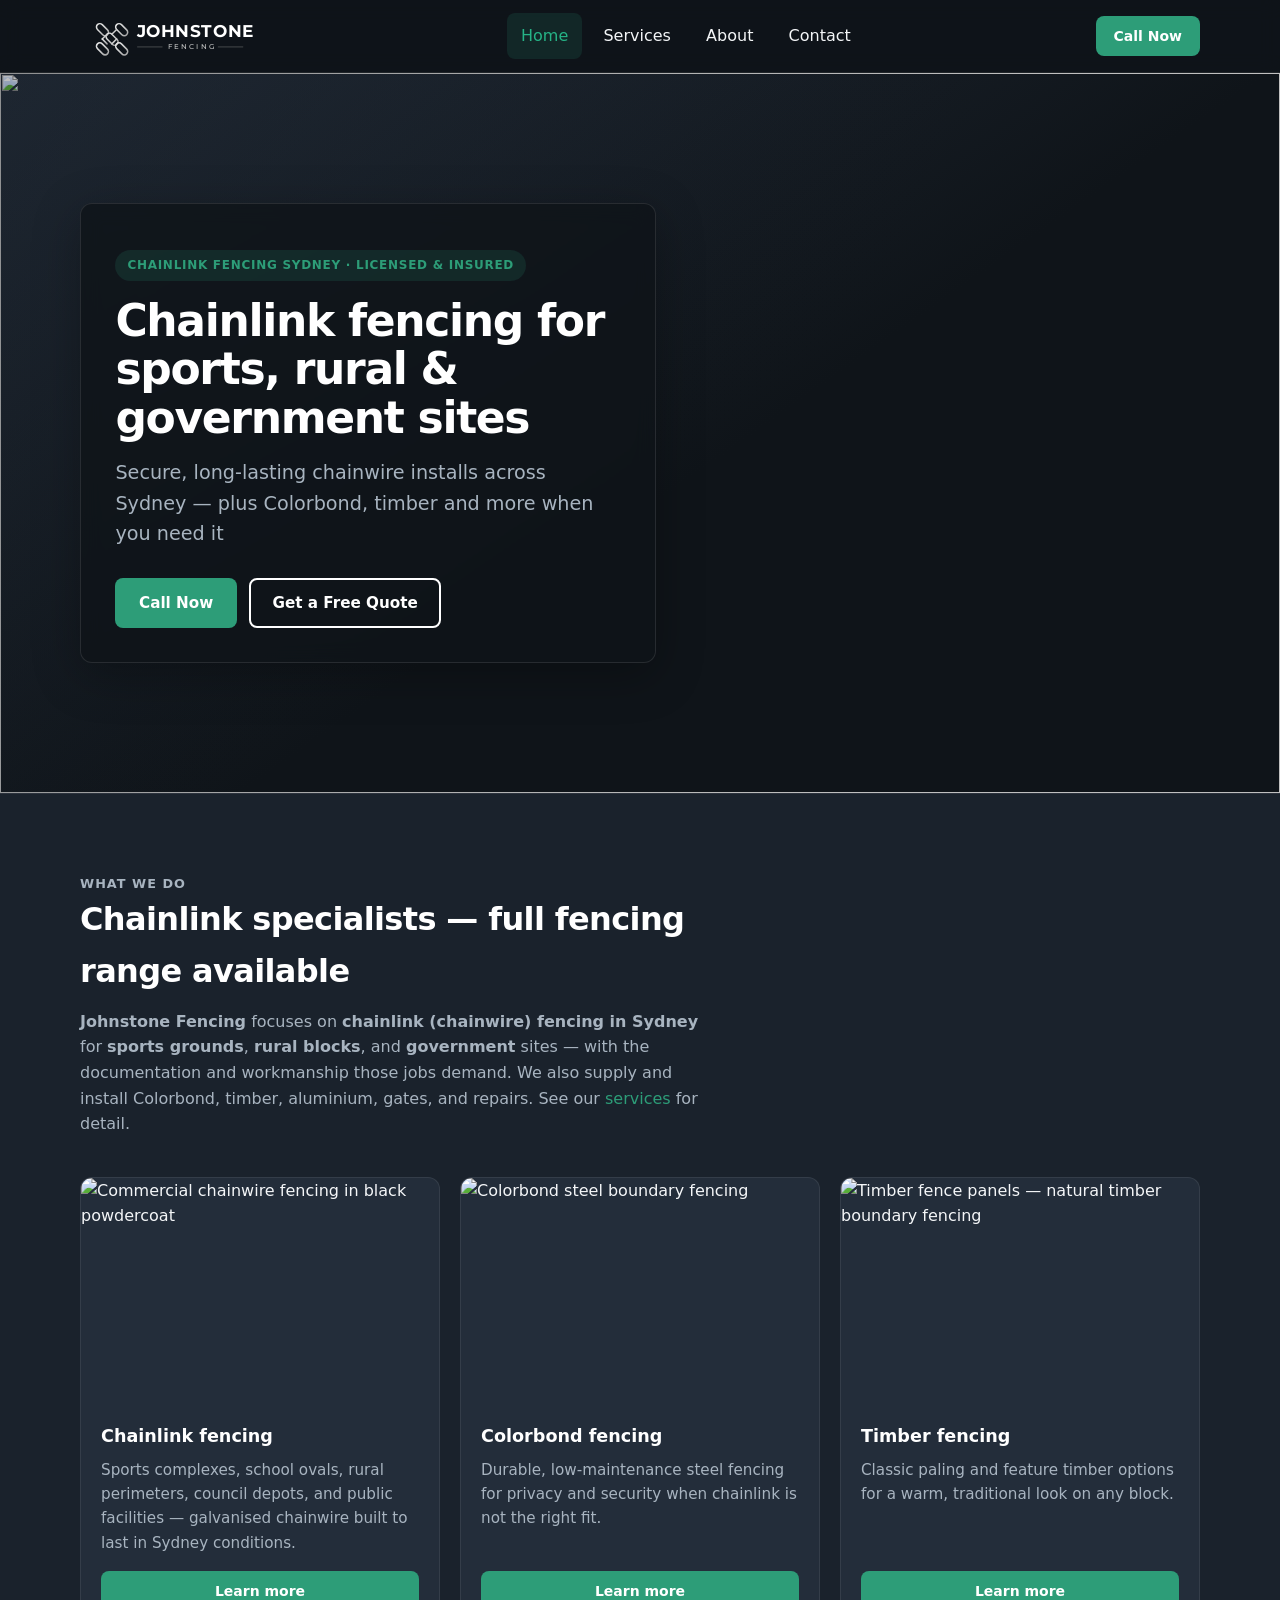
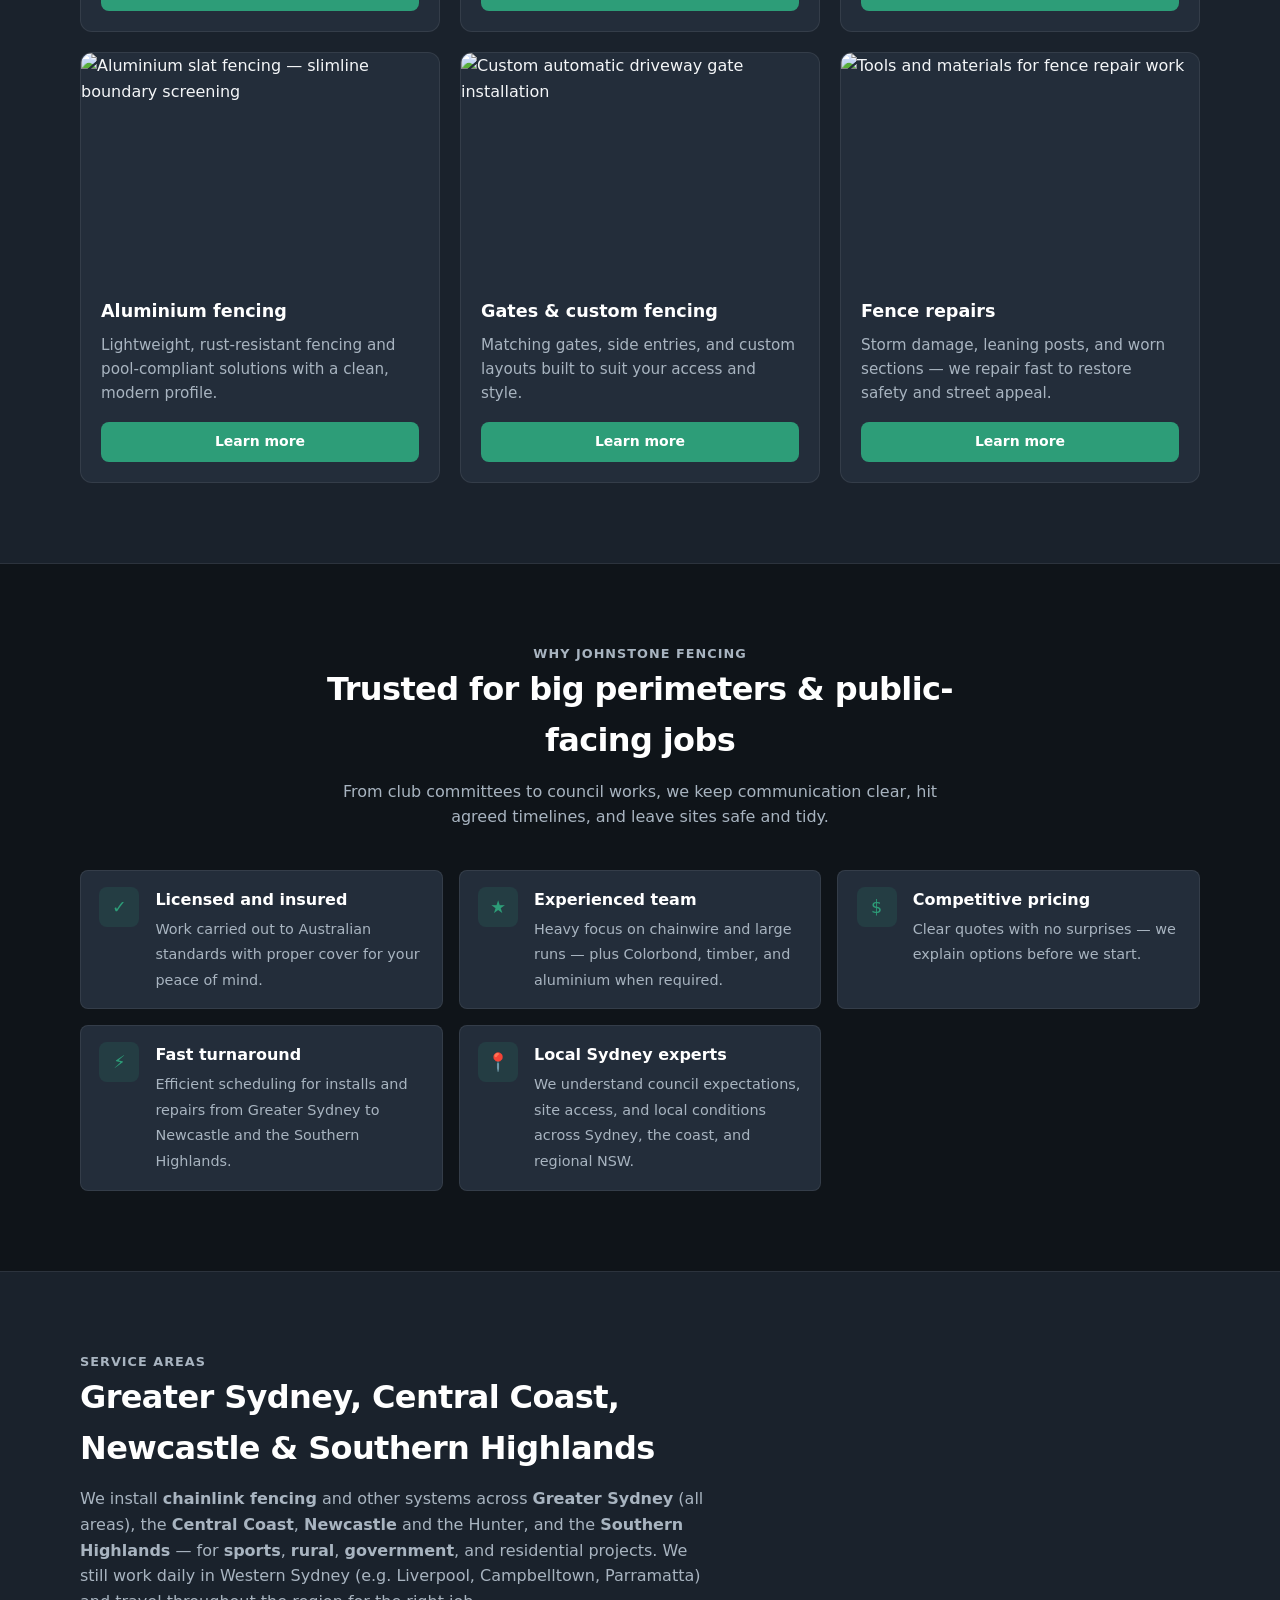
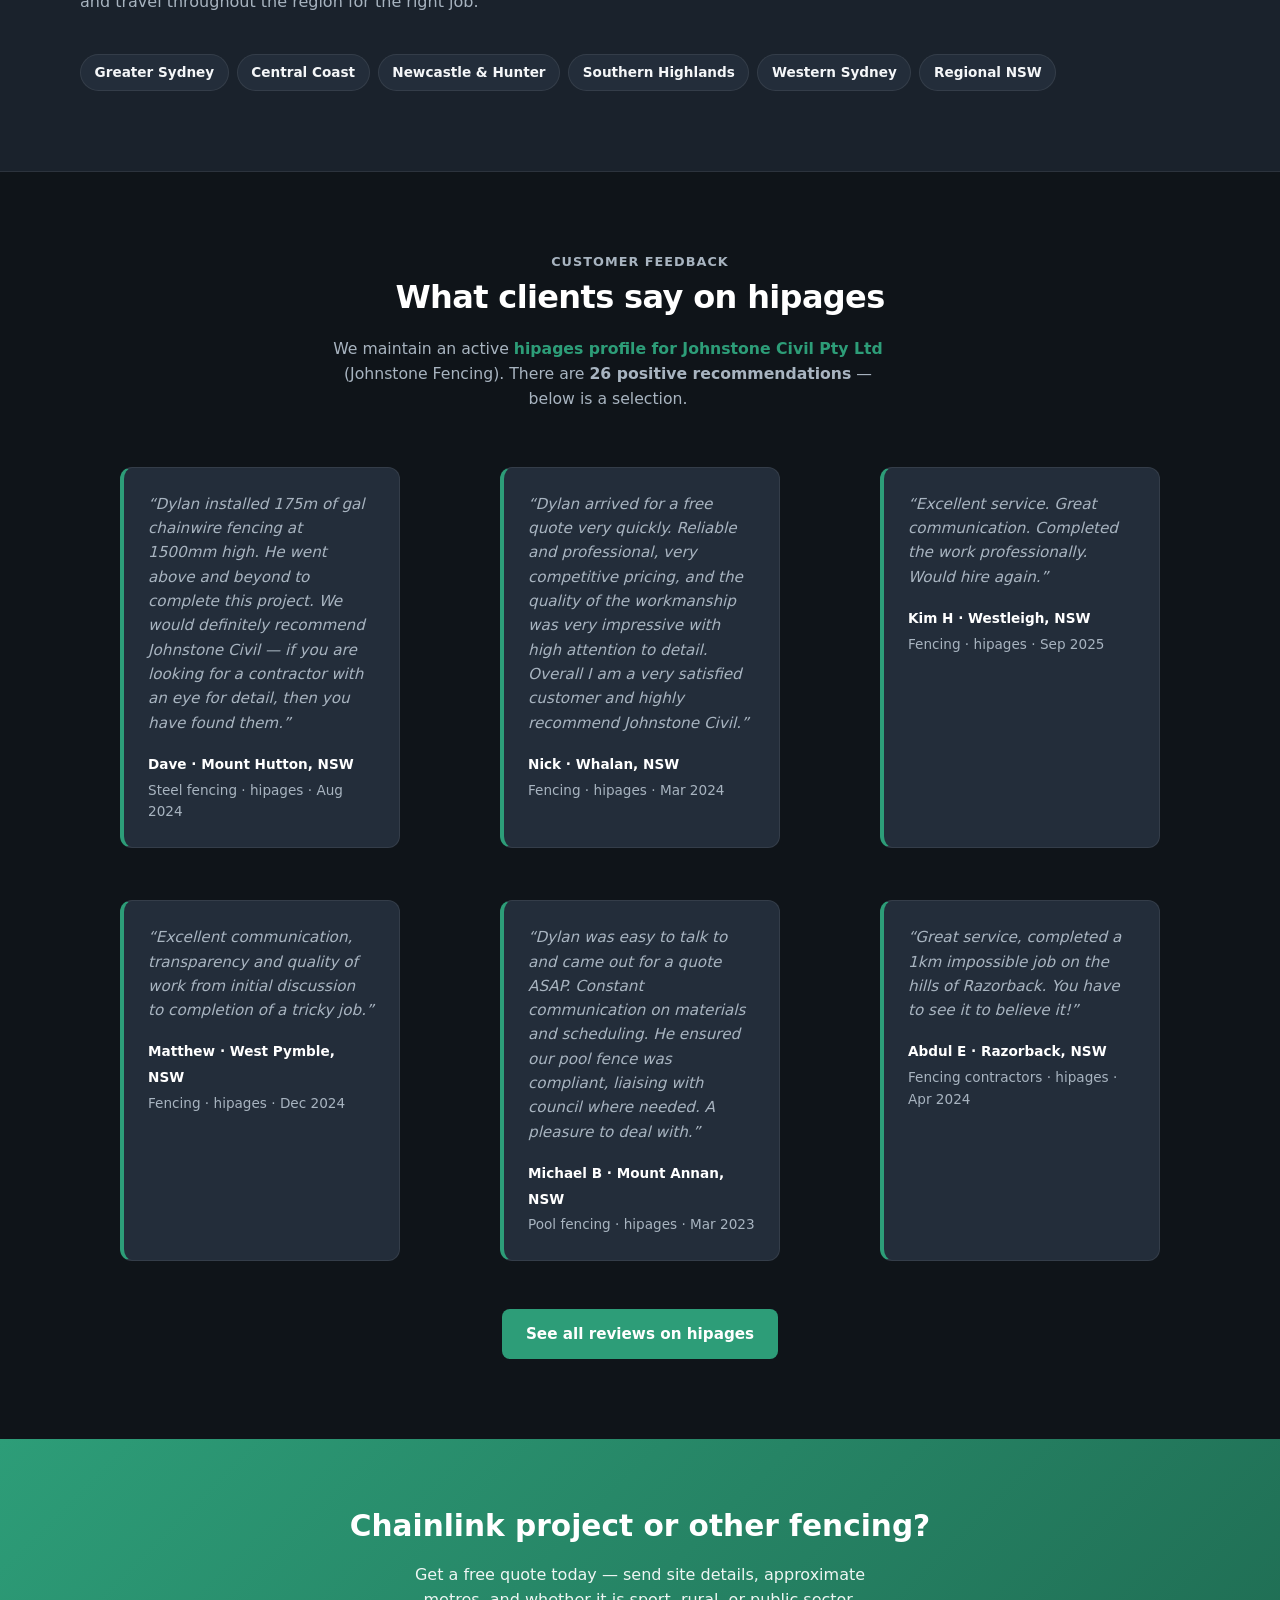
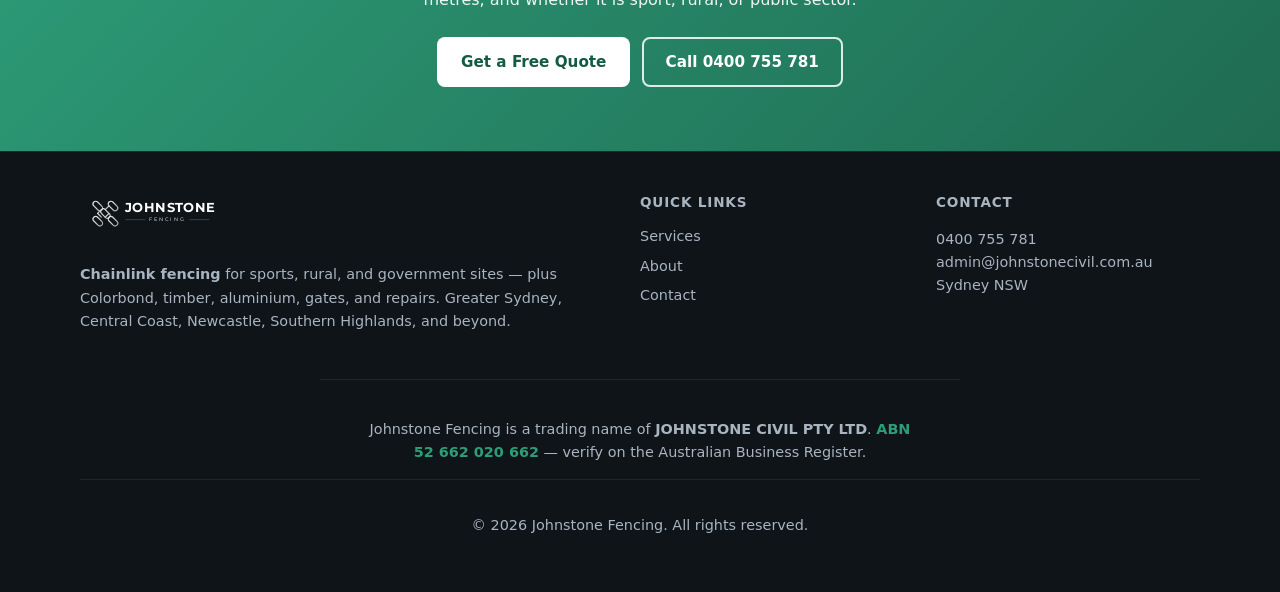
==== index.html @ 0afa7e1c "Add inline SVG logo with Montserrat and header sizing Made-with: Cursor" ====
<!DOCTYPE html>
<html lang="en-AU">
  <head>
    <meta charset="utf-8" />
    <meta name="viewport" content="width=device-width, initial-scale=1" />
    <link rel="preconnect" href="https://fonts.googleapis.com" />
    <link rel="preconnect" href="https://fonts.gstatic.com" crossorigin />
    <link
      href="https://fonts.googleapis.com/css2?family=Montserrat:wght@500;700&display=swap"
      rel="stylesheet"
    />
    <title>Johnstone Fencing | Chainlink Fencing Sydney — Sports, Rural &amp; Government</title>
    <meta
      name="description"
      content="Chainlink fencing specialists — Greater Sydney, Central Coast, Newcastle, Southern Highlands. Sports, rural &amp; government. Colorbond, timber, aluminium &amp; repairs. Free quotes."
    />
    <link rel="stylesheet" href="css/styles.css" />
    <link rel="canonical" href="https://johnstone-fencing.vercel.app/" />
    <meta property="og:url" content="https://johnstone-fencing.vercel.app/" />
    <meta property="og:title" content="Johnstone Fencing | Chainlink Fencing Sydney" />
    <meta
      property="og:description"
      content="Chainlink fencing for sports, rural and government sites across Sydney — plus Colorbond, timber and more. Licensed, insured. Call for a free quote."
    />
    <meta property="og:type" content="website" />
    <meta property="og:locale" content="en_AU" />
    <meta
      property="og:image"
      content="https://www.sovereign-sports.co.uk/wp-content/uploads/2021/03/fenching-hero-1920x600.jpg"
    />
    <meta name="theme-color" content="#0f1419" />
    <script type="application/ld+json">
      {
        "@context": "https://schema.org",
        "@type": "HomeAndConstructionBusiness",
        "name": "Johnstone Fencing",
        "legalName": "JOHNSTONE CIVIL PTY LTD",
        "description": "Chainlink fencing specialists in Sydney for sports facilities, rural properties, and government projects. Also Colorbond, timber, aluminium, gates, and repairs.",
        "url": "https://johnstone-fencing.vercel.app/",
        "telephone": "+61400755781",
        "email": "admin@johnstonecivil.com.au",
        "image": "https://www.sovereign-sports.co.uk/wp-content/uploads/2021/03/fenching-hero-1920x600.jpg",
        "address": {
          "@type": "PostalAddress",
          "addressLocality": "Sydney",
          "addressRegion": "NSW",
          "addressCountry": "AU"
        },
        "areaServed": [
          { "@type": "Place", "name": "Greater Sydney" },
          { "@type": "Place", "name": "Central Coast" },
          { "@type": "City", "name": "Newcastle" },
          { "@type": "Place", "name": "Southern Highlands" }
        ],
        "knowsAbout": [
          "Chain-link fencing",
          "Sports ground fencing",
          "Rural fencing",
          "Government and institutional fencing",
          "Colorbond fencing",
          "Timber fencing"
        ]
      }
    </script>
  </head>
  <body>
    <a class="skip-link" href="#main">Skip to content</a>

    <header class="site-header">
      <div class="container header-inner">
        <a class="logo" href="index.html" aria-label="Johnstone Fencing — home">
          <svg
            class="logo__svg"
            width="900"
            height="220"
            viewBox="0 0 900 220"
            fill="none"
            xmlns="http://www.w3.org/2000/svg"
            aria-hidden="true"
            focusable="false"
          >
            <defs>
              <linearGradient id="jfSteelH" x1="0" y1="0" x2="1" y2="1">
                <stop offset="0%" stop-color="#F4F4F4" />
                <stop offset="50%" stop-color="#D8D8D8" />
                <stop offset="100%" stop-color="#A9A9A9" />
              </linearGradient>
            </defs>
            <g transform="translate(40 40)">
              <g stroke="url(#jfSteelH)" stroke-width="7" stroke-linecap="round" stroke-linejoin="round" opacity="0.95">
                <path d="M40 18C34 24 34 34 40 40L64 64C70 70 80 70 86 64C92 58 92 48 86 42L62 18C56 12 46 12 40 18Z" />
                <path d="M84 62C78 68 78 78 84 84L108 108C114 114 124 114 130 108C136 102 136 92 130 86L106 62C100 56 90 56 84 62Z" />
                <path d="M128 18C122 24 122 34 128 40L152 64C158 70 168 70 174 64C180 58 180 48 174 42L150 18C144 12 134 12 128 18Z" />
                <path d="M40 106C34 112 34 122 40 128L64 152C70 158 80 158 86 152C92 146 92 136 86 130L62 106C56 100 46 100 40 106Z" />
                <path d="M128 106C122 112 122 122 128 128L152 152C158 158 168 158 174 152C180 146 180 136 174 130L150 106C144 100 134 100 128 106Z" />
                <path d="M62 84L84 62" />
                <path d="M106 62L128 40" />
                <path d="M62 84L84 106" />
                <path d="M106 106L128 84" />
              </g>
            </g>
            <g transform="translate(260 58)">
              <text x="0" y="58" fill="#FFFFFF" font-size="78" font-weight="700" letter-spacing="2.5">JOHNSTONE</text>
              <line x1="2" y1="102" x2="118" y2="102" stroke="#8F8F8F" stroke-width="2" />
              <text x="142" y="112" fill="#C9C9C9" font-size="30" font-weight="500" letter-spacing="10">FENCING</text>
              <line x1="372" y1="102" x2="488" y2="102" stroke="#8F8F8F" stroke-width="2" />
            </g>
          </svg>
        </a>
        <button
          class="nav-toggle"
          type="button"
          id="nav-toggle"
          aria-expanded="false"
          aria-controls="site-nav"
          aria-label="Open menu"
        >
          <svg class="icon-open" width="24" height="24" fill="none" stroke="currentColor" stroke-width="2">
            <path d="M4 6h16M4 12h16M4 18h16" />
          </svg>
          <svg class="icon-close" width="24" height="24" fill="none" stroke="currentColor" stroke-width="2">
            <path d="M18 6L6 18M6 6l12 12" />
          </svg>
        </button>
        <nav class="nav" id="site-nav" aria-label="Primary">
          <ul class="nav-list">
            <li><a href="index.html" aria-current="page">Home</a></li>
            <li><a href="services.html">Services</a></li>
            <li><a href="about.html">About</a></li>
            <li><a href="contact.html">Contact</a></li>
          </ul>
        </nav>
        <a class="btn btn-primary btn-sm header-cta" href="tel:+61400755781">Call Now</a>
      </div>
    </header>

    <main id="main">
      <section class="hero" aria-labelledby="hero-heading">
        <div class="hero-bg" aria-hidden="true">
          <img
            src="https://www.sovereign-sports.co.uk/wp-content/uploads/2021/03/fenching-hero-1920x600.jpg"
            alt=""
            width="1920"
            height="600"
            fetchpriority="high"
            decoding="async"
          />
        </div>
        <div class="hero-overlay" aria-hidden="true"></div>
        <div class="container">
          <div class="hero-content">
            <p class="hero-badge">Chainlink fencing Sydney · Licensed &amp; insured</p>
            <h1 id="hero-heading">Chainlink fencing for sports, rural &amp; government sites</h1>
            <p class="lead">Secure, long-lasting chainwire installs across Sydney — plus Colorbond, timber and more when you need it</p>
            <div class="hero-actions">
              <a class="btn btn-primary" href="tel:+61400755781">Call Now</a>
              <a class="btn btn-outline" href="contact.html">Get a Free Quote</a>
            </div>
          </div>
        </div>
      </section>

      <section class="section section-alt" id="services" aria-labelledby="services-heading">
        <div class="container">
          <div class="section-header">
            <p class="section-kicker">What we do</p>
            <h2 id="services-heading">Chainlink specialists — full fencing range available</h2>
            <p>
              <strong>Johnstone Fencing</strong> focuses on <strong>chainlink (chainwire) fencing in Sydney</strong> for
              <strong>sports grounds</strong>, <strong>rural blocks</strong>, and <strong>government</strong> sites — with
              the documentation and workmanship those jobs demand. We also supply and install Colorbond, timber,
              aluminium, gates, and repairs. See our <a href="services.html">services</a> for detail.
            </p>
          </div>
          <div class="grid grid-3">
            <article class="card">
              <div class="card-media">
                <img
                  src="https://www.impactfencing.com.au/wp-content/uploads/2021/04/chain-link-commercial-fence-in-black.jpg"
                  alt="Commercial chainwire fencing in black powdercoat"
                  width="448"
                  height="336"
                  loading="lazy"
                />
              </div>
              <div class="card-body">
                <h3>Chainlink fencing</h3>
                <p>
                  Sports complexes, school ovals, rural perimeters, council depots, and public facilities — galvanised
                  chainwire built to last in Sydney conditions.
                </p>
                <a class="btn btn-primary btn-sm" href="services.html#chainlink">Learn more</a>
              </div>
            </article>
            <article class="card">
              <div class="card-media">
                <img
                  src="https://www.ourtownfencing.com.au/cdn/shop/files/Rectangle_3_2.png?height=600&amp;v=1671262763"
                  alt="Colorbond steel boundary fencing"
                  width="1440"
                  height="600"
                  loading="lazy"
                />
              </div>
              <div class="card-body">
                <h3>Colorbond fencing</h3>
                <p>Durable, low-maintenance steel fencing for privacy and security when chainlink is not the right fit.</p>
                <a class="btn btn-primary btn-sm" href="services.html#colorbond">Learn more</a>
              </div>
            </article>
            <article class="card">
              <div class="card-media">
                <img
                  src="https://www.sunraystimber.com.au/cdn/shop/files/Timberfence.jpg?v=1738827932"
                  alt="Timber fence panels — natural timber boundary fencing"
                  width="1284"
                  height="941"
                  loading="lazy"
                />
              </div>
              <div class="card-body">
                <h3>Timber fencing</h3>
                <p>Classic paling and feature timber options for a warm, traditional look on any block.</p>
                <a class="btn btn-primary btn-sm" href="services.html#timber">Learn more</a>
              </div>
            </article>
            <article class="card">
              <div class="card-media">
                <img
                  src="https://eurowood.com.au/wp-content/uploads/2023/02/Slat-Fencing-75mm-09mm-Spacing-Ironbark2-scaled-e1681786090652.webp"
                  alt="Aluminium slat fencing — slimline boundary screening"
                  width="2560"
                  height="1190"
                  loading="lazy"
                />
              </div>
              <div class="card-body">
                <h3>Aluminium fencing</h3>
                <p>Lightweight, rust-resistant fencing and pool-compliant solutions with a clean, modern profile.</p>
                <a class="btn btn-primary btn-sm" href="services.html#aluminium">Learn more</a>
              </div>
            </article>
            <article class="card">
              <div class="card-media">
                <img
                  src="https://supergates.com.au/wp-content/uploads/2024/04/IMG_9635.jpg"
                  alt="Custom automatic driveway gate installation"
                  width="1024"
                  height="768"
                  loading="lazy"
                />
              </div>
              <div class="card-body">
                <h3>Gates &amp; custom fencing</h3>
                <p>Matching gates, side entries, and custom layouts built to suit your access and style.</p>
                <a class="btn btn-primary btn-sm" href="services.html#gates">Learn more</a>
              </div>
            </article>
            <article class="card">
              <div class="card-media">
                <img
                  src="https://images.unsplash.com/photo-1504148455328-c376907d081c?auto=format&fit=crop&w=800&q=80"
                  alt="Tools and materials for fence repair work"
                  width="800"
                  height="500"
                  loading="lazy"
                />
              </div>
              <div class="card-body">
                <h3>Fence repairs</h3>
                <p>Storm damage, leaning posts, and worn sections — we repair fast to restore safety and street appeal.</p>
                <a class="btn btn-primary btn-sm" href="services.html#repairs">Learn more</a>
              </div>
            </article>
          </div>
        </div>
      </section>

      <section class="section" aria-labelledby="why-heading">
        <div class="container">
          <div class="section-header center">
            <p class="section-kicker">Why Johnstone Fencing</p>
            <h2 id="why-heading">Trusted for big perimeters &amp; public-facing jobs</h2>
            <p>
              From club committees to council works, we keep communication clear, hit agreed timelines, and leave sites
              safe and tidy.
            </p>
          </div>
          <ul class="icon-list cols-3">
            <li>
              <span class="icon" aria-hidden="true">✓</span>
              <div>
                <strong>Licensed and insured</strong>
                <span>Work carried out to Australian standards with proper cover for your peace of mind.</span>
              </div>
            </li>
            <li>
              <span class="icon" aria-hidden="true">★</span>
              <div>
                <strong>Experienced team</strong>
                <span>Heavy focus on chainwire and large runs — plus Colorbond, timber, and aluminium when required.</span>
              </div>
            </li>
            <li>
              <span class="icon" aria-hidden="true">$</span>
              <div>
                <strong>Competitive pricing</strong>
                <span>Clear quotes with no surprises — we explain options before we start.</span>
              </div>
            </li>
            <li>
              <span class="icon" aria-hidden="true">⚡</span>
              <div>
                <strong>Fast turnaround</strong>
                <span>Efficient scheduling for installs and repairs from Greater Sydney to Newcastle and the Southern Highlands.</span>
              </div>
            </li>
            <li>
              <span class="icon" aria-hidden="true">📍</span>
              <div>
                <strong>Local Sydney experts</strong>
                <span>We understand council expectations, site access, and local conditions across Sydney, the coast, and regional NSW.</span>
              </div>
            </li>
          </ul>
        </div>
      </section>

      <section class="section section-alt" id="areas" aria-labelledby="areas-heading">
        <div class="container">
          <div class="section-header">
            <p class="section-kicker">Service areas</p>
            <h2 id="areas-heading">Greater Sydney, Central Coast, Newcastle &amp; Southern Highlands</h2>
            <p>
              We install <strong>chainlink fencing</strong> and other systems across <strong>Greater Sydney</strong> (all
              areas), the <strong>Central Coast</strong>, <strong>Newcastle</strong> and the Hunter, and the
              <strong>Southern Highlands</strong> — for <strong>sports</strong>, <strong>rural</strong>,
              <strong>government</strong>, and residential projects. We still work daily in Western Sydney (e.g.
              Liverpool, Campbelltown, Parramatta) and travel throughout the region for the right job.
            </p>
          </div>
          <div class="pills" role="list">
            <span class="pill" role="listitem">Greater Sydney</span>
            <span class="pill" role="listitem">Central Coast</span>
            <span class="pill" role="listitem">Newcastle &amp; Hunter</span>
            <span class="pill" role="listitem">Southern Highlands</span>
            <span class="pill" role="listitem">Western Sydney</span>
            <span class="pill" role="listitem">Regional NSW</span>
          </div>
        </div>
      </section>

      <section class="section" aria-labelledby="reviews-heading">
        <div class="container">
          <div class="section-header center">
            <p class="section-kicker">Customer feedback</p>
            <h2 id="reviews-heading">What clients say on hipages</h2>
            <p class="testimonials-intro">
              We maintain an active
              <a href="https://hipages.com.au/connect/johnstonecivilptyltd" target="_blank" rel="noopener noreferrer"
                >hipages profile for Johnstone Civil Pty Ltd</a
              >
              (Johnstone Fencing). There are <strong>26 positive recommendations</strong> — below is a selection.
            </p>
          </div>
          <div class="testimonials">
            <figure class="quote-card">
              <blockquote>
                “Dylan installed 175m of gal chainwire fencing at 1500mm high. He went above and beyond to complete this
                project. We would definitely recommend Johnstone Civil — if you are looking for a contractor with an eye
                for detail, then you have found them.”
              </blockquote>
              <figcaption>
                <cite>
                  Dave · Mount Hutton, NSW
                  <span>Steel fencing · hipages · Aug 2024</span>
                </cite>
              </figcaption>
            </figure>
            <figure class="quote-card">
              <blockquote>
                “Dylan arrived for a free quote very quickly. Reliable and professional, very competitive pricing, and
                the quality of the workmanship was very impressive with high attention to detail. Overall I am a very
                satisfied customer and highly recommend Johnstone Civil.”
              </blockquote>
              <figcaption>
                <cite>
                  Nick · Whalan, NSW
                  <span>Fencing · hipages · Mar 2024</span>
                </cite>
              </figcaption>
            </figure>
            <figure class="quote-card">
              <blockquote>
                “Excellent service. Great communication. Completed the work professionally. Would hire again.”
              </blockquote>
              <figcaption>
                <cite>
                  Kim H · Westleigh, NSW
                  <span>Fencing · hipages · Sep 2025</span>
                </cite>
              </figcaption>
            </figure>
            <figure class="quote-card">
              <blockquote>
                “Excellent communication, transparency and quality of work from initial discussion to completion of a
                tricky job.”
              </blockquote>
              <figcaption>
                <cite>
                  Matthew · West Pymble, NSW
                  <span>Fencing · hipages · Dec 2024</span>
                </cite>
              </figcaption>
            </figure>
            <figure class="quote-card">
              <blockquote>
                “Dylan was easy to talk to and came out for a quote ASAP. Constant communication on materials and
                scheduling. He ensured our pool fence was compliant, liaising with council where needed. A pleasure to
                deal with.”
              </blockquote>
              <figcaption>
                <cite>
                  Michael B · Mount Annan, NSW
                  <span>Pool fencing · hipages · Mar 2023</span>
                </cite>
              </figcaption>
            </figure>
            <figure class="quote-card">
              <blockquote>
                “Great service, completed a 1km impossible job on the hills of Razorback. You have to see it to believe
                it!”
              </blockquote>
              <figcaption>
                <cite>
                  Abdul E · Razorback, NSW
                  <span>Fencing contractors · hipages · Apr 2024</span>
                </cite>
              </figcaption>
            </figure>
          </div>
          <p class="testimonials-cta">
            <a class="btn btn-primary" href="https://hipages.com.au/connect/johnstonecivilptyltd" target="_blank" rel="noopener noreferrer"
              >See all reviews on hipages</a
            >
          </p>
        </div>
      </section>

      <section class="cta-band" aria-labelledby="cta-heading">
        <div class="container">
          <h2 id="cta-heading">Chainlink project or other fencing?</h2>
          <p>Get a free quote today — send site details, approximate metres, and whether it is sport, rural, or public sector.</p>
          <div class="cta-actions">
            <a class="btn btn-primary" href="contact.html">Get a Free Quote</a>
            <a class="btn btn-outline" href="tel:+61400755781">Call 0400 755 781</a>
          </div>
        </div>
      </section>
    </main>

    <footer class="site-footer">
      <div class="container footer-grid">
        <div>
          <a class="logo" href="index.html" aria-label="Johnstone Fencing — home">
            <svg
              class="logo__svg"
              width="900"
              height="220"
              viewBox="0 0 900 220"
              fill="none"
              xmlns="http://www.w3.org/2000/svg"
              aria-hidden="true"
              focusable="false"
            >
              <defs>
                <linearGradient id="jfSteelF" x1="0" y1="0" x2="1" y2="1">
                  <stop offset="0%" stop-color="#F4F4F4" />
                  <stop offset="50%" stop-color="#D8D8D8" />
                  <stop offset="100%" stop-color="#A9A9A9" />
                </linearGradient>
              </defs>
              <g transform="translate(40 40)">
                <g stroke="url(#jfSteelF)" stroke-width="7" stroke-linecap="round" stroke-linejoin="round" opacity="0.95">
                  <path d="M40 18C34 24 34 34 40 40L64 64C70 70 80 70 86 64C92 58 92 48 86 42L62 18C56 12 46 12 40 18Z" />
                  <path d="M84 62C78 68 78 78 84 84L108 108C114 114 124 114 130 108C136 102 136 92 130 86L106 62C100 56 90 56 84 62Z" />
                  <path d="M128 18C122 24 122 34 128 40L152 64C158 70 168 70 174 64C180 58 180 48 174 42L150 18C144 12 134 12 128 18Z" />
                  <path d="M40 106C34 112 34 122 40 128L64 152C70 158 80 158 86 152C92 146 92 136 86 130L62 106C56 100 46 100 40 106Z" />
                  <path d="M128 106C122 112 122 122 128 128L152 152C158 158 168 158 174 152C180 146 180 136 174 130L150 106C144 100 134 100 128 106Z" />
                  <path d="M62 84L84 62" />
                  <path d="M106 62L128 40" />
                  <path d="M62 84L84 106" />
                  <path d="M106 106L128 84" />
                </g>
              </g>
              <g transform="translate(260 58)">
                <text x="0" y="58" fill="#FFFFFF" font-size="78" font-weight="700" letter-spacing="2.5">JOHNSTONE</text>
                <line x1="2" y1="102" x2="118" y2="102" stroke="#8F8F8F" stroke-width="2" />
                <text x="142" y="112" fill="#C9C9C9" font-size="30" font-weight="500" letter-spacing="10">FENCING</text>
                <line x1="372" y1="102" x2="488" y2="102" stroke="#8F8F8F" stroke-width="2" />
              </g>
            </svg>
          </a>
          <p>
            <strong>Chainlink fencing</strong> for sports, rural, and government sites — plus Colorbond, timber,
            aluminium, gates, and repairs. Greater Sydney, Central Coast, Newcastle, Southern Highlands, and beyond.
          </p>
        </div>
        <div>
          <h3>Quick links</h3>
          <ul>
            <li><a href="services.html">Services</a></li>
            <li><a href="about.html">About</a></li>
            <li><a href="contact.html">Contact</a></li>
          </ul>
        </div>
        <div>
          <h3>Contact</h3>
          <p>
            <a href="tel:+61400755781">0400 755 781</a><br />
            <a href="mailto:admin@johnstonecivil.com.au">admin@johnstonecivil.com.au</a><br />
            Sydney NSW
          </p>
        </div>
      </div>
      <div class="container footer-legal">
        <p>
          Johnstone Fencing is a trading name of <strong>JOHNSTONE CIVIL PTY LTD</strong>.
          <a href="https://abr.business.gov.au/ABN/View/52662020662" target="_blank" rel="noopener noreferrer"
            >ABN 52&nbsp;662&nbsp;020&nbsp;662</a
          >
          — verify on the Australian Business Register.
        </p>
      </div>
      <div class="container footer-bottom">
        <p>&copy; <span id="year"></span> Johnstone Fencing. All rights reserved.</p>
      </div>
    </footer>

    <div class="mobile-call-bar" role="navigation" aria-label="Quick actions">
      <a class="btn btn-outline" href="contact.html">Free Quote</a>
      <a class="btn btn-primary" href="tel:+61400755781">Call Now</a>
    </div>

    <script src="js/main.js" defer></script>
    <script>
      document.getElementById("year").textContent = new Date().getFullYear();
    </script>
  </body>
</html>
---- css/styles.css ----
/* Johnstone Fencing — mobile-first, minimal tradie aesthetic */
:root {
  --color-bg: #0f1419;
  --color-surface: #1a222c;
  --color-surface-elevated: #232d3a;
  --color-text: #f4f6f8;
  --color-text-muted: #a8b4c0;
  --color-border: rgba(255, 255, 255, 0.08);
  --color-accent: #2d9d78;
  --color-accent-hover: #26b386;
  --color-accent-soft: rgba(45, 157, 120, 0.15);
  --color-white: #ffffff;
  --font-sans: system-ui, -apple-system, "Segoe UI", Roboto, "Helvetica Neue", Arial, sans-serif;
  --radius: 12px;
  --radius-sm: 8px;
  --shadow: 0 4px 24px rgba(0, 0, 0, 0.35);
  --header-h: 72px;
  --max-w: 1120px;
  --space: clamp(1rem, 4vw, 2rem);
}

*,
*::before,
*::after {
  box-sizing: border-box;
}

html {
  scroll-behavior: smooth;
}

@media (prefers-reduced-motion: reduce) {
  html {
    scroll-behavior: auto;
  }
  *,
  *::before,
  *::after {
    animation-duration: 0.01ms !important;
    animation-iteration-count: 1 !important;
    transition-duration: 0.01ms !important;
  }
}

body {
  margin: 0;
  font-family: var(--font-sans);
  font-size: 1rem;
  line-height: 1.6;
  color: var(--color-text);
  background: var(--color-bg);
  -webkit-font-smoothing: antialiased;
}

img {
  max-width: 100%;
  height: auto;
  display: block;
}

a {
  color: var(--color-accent);
  text-decoration: none;
}

a:hover {
  text-decoration: underline;
}

a:focus-visible,
button:focus-visible {
  outline: 2px solid var(--color-accent);
  outline-offset: 3px;
}

.skip-link {
  position: absolute;
  left: -9999px;
  z-index: 9999;
  padding: 0.75rem 1rem;
  background: var(--color-accent);
  color: var(--color-bg);
  font-weight: 600;
}

.skip-link:focus {
  left: var(--space);
  top: var(--space);
}

.visually-hidden {
  position: absolute;
  width: 1px;
  height: 1px;
  padding: 0;
  margin: -1px;
  overflow: hidden;
  clip: rect(0, 0, 0, 0);
  white-space: nowrap;
  border: 0;
}

.container {
  width: min(100% - 2 * var(--space), var(--max-w));
  margin-inline: auto;
}

/* Header */
.site-header {
  position: sticky;
  top: 0;
  z-index: 100;
  background: rgba(15, 20, 25, 0.92);
  backdrop-filter: blur(10px);
  border-bottom: 1px solid var(--color-border);
}

.header-inner {
  display: flex;
  align-items: center;
  justify-content: space-between;
  min-height: var(--header-h);
  gap: 1rem;
}

.logo {
  display: inline-flex;
  align-items: center;
  text-decoration: none;
  flex-shrink: 0;
  line-height: 0;
}

.logo:hover {
  text-decoration: none;
}

.logo:hover .logo__svg {
  opacity: 0.92;
}

.logo .logo__svg {
  display: block;
  height: 42px;
  width: auto;
  max-width: min(380px, 78vw);
  transition: opacity 0.15s ease;
}

.logo__svg text {
  font-family: "Montserrat", system-ui, sans-serif;
}

@media (min-width: 768px) {
  .logo .logo__svg {
    height: 48px;
    max-width: min(440px, 42vw);
  }
}

.site-footer .logo {
  margin-bottom: 0.75rem;
  display: inline-block;
}

.site-footer .logo .logo__svg {
  height: 34px;
  max-width: min(300px, 90vw);
}

@media (min-width: 768px) {
  .site-footer .logo .logo__svg {
    height: 38px;
  }
}

.nav-toggle {
  display: flex;
  align-items: center;
  justify-content: center;
  width: 44px;
  height: 44px;
  padding: 0;
  border: 1px solid var(--color-border);
  border-radius: var(--radius-sm);
  background: var(--color-surface);
  color: var(--color-text);
  cursor: pointer;
}

.nav-toggle[aria-expanded="true"] .icon-open {
  display: none;
}

.nav-toggle[aria-expanded="false"] .icon-close,
.nav-toggle:not([aria-expanded="true"]) .icon-close {
  display: none;
}

.nav-toggle[aria-expanded="true"] .icon-close {
  display: block;
}

@media (min-width: 768px) {
  .nav-toggle {
    display: none;
  }
}

.nav {
  position: fixed;
  inset: var(--header-h) 0 auto 0;
  background: var(--color-surface);
  border-bottom: 1px solid var(--color-border);
  padding: 1rem var(--space) 1.25rem;
  transform: translateY(-120%);
  opacity: 0;
  visibility: hidden;
  transition: transform 0.2s ease, opacity 0.2s ease, visibility 0.2s;
}

.nav.is-open {
  transform: translateY(0);
  opacity: 1;
  visibility: visible;
}

@media (min-width: 768px) {
  .nav {
    position: static;
    inset: auto;
    display: flex;
    align-items: center;
    gap: 0.25rem;
    padding: 0;
    background: transparent;
    border: none;
    transform: none;
    opacity: 1;
    visibility: visible;
  }
}

.nav-list {
  list-style: none;
  margin: 0;
  padding: 0;
  display: flex;
  flex-direction: column;
  gap: 0.25rem;
}

@media (min-width: 768px) {
  .nav-list {
    flex-direction: row;
    align-items: center;
    gap: 0.5rem;
  }
}

.nav-list a {
  display: block;
  padding: 0.65rem 0.85rem;
  border-radius: var(--radius-sm);
  color: var(--color-text);
  font-weight: 500;
  text-decoration: none;
}

.nav-list a:hover,
.nav-list a[aria-current="page"] {
  background: var(--color-accent-soft);
  color: var(--color-accent-hover);
  text-decoration: none;
}

.header-cta {
  display: none;
}

@media (min-width: 768px) {
  .header-cta {
    display: inline-flex;
  }
}

/* Buttons */
.btn {
  display: inline-flex;
  align-items: center;
  justify-content: center;
  gap: 0.5rem;
  padding: 0.85rem 1.35rem;
  font-size: 0.95rem;
  font-weight: 700;
  line-height: 1.2;
  border-radius: var(--radius-sm);
  border: 2px solid transparent;
  cursor: pointer;
  text-decoration: none;
  transition: background 0.15s ease, border-color 0.15s ease, color 0.15s ease;
}

.btn:hover {
  text-decoration: none;
}

.btn-primary {
  background: var(--color-accent);
  color: var(--color-white);
}

.btn-primary:hover {
  background: var(--color-accent-hover);
}

.btn-outline {
  background: transparent;
  border-color: var(--color-white);
  color: var(--color-white);
}

.btn-outline:hover {
  background: rgba(255, 255, 255, 0.08);
}

.btn-block {
  width: 100%;
}

.btn-sm {
  padding: 0.6rem 1rem;
  font-size: 0.875rem;
}

/* Hero */
.hero {
  position: relative;
  min-height: min(85vh, 720px);
  display: flex;
  align-items: center;
  padding: clamp(2rem, 8vw, 4rem) 0;
  overflow: hidden;
}

.hero-bg {
  position: absolute;
  inset: 0;
  z-index: 0;
  background-color: var(--color-surface);
  background-image: linear-gradient(145deg, var(--color-surface-elevated) 0%, var(--color-bg) 55%);
}

.hero-bg img {
  width: 100%;
  height: 100%;
  object-fit: cover;
}

.hero-overlay {
  position: absolute;
  inset: 0;
  /* Light edge vignette only — readability comes from .hero-content panel */
  background: linear-gradient(
    105deg,
    rgba(15, 20, 25, 0.28) 0%,
    rgba(15, 20, 25, 0.08) 45%,
    transparent 72%
  );
  z-index: 1;
}

.hero .container {
  position: relative;
  z-index: 2;
}

.hero-content {
  max-width: 36rem;
  padding: clamp(1.35rem, 4vw, 2.15rem);
  background: rgba(15, 20, 25, 0.82);
  border-radius: var(--radius);
  border: 1px solid rgba(255, 255, 255, 0.1);
  box-shadow: 0 12px 48px rgba(0, 0, 0, 0.28);
  backdrop-filter: blur(10px);
  -webkit-backdrop-filter: blur(10px);
}

.hero-badge {
  display: inline-block;
  padding: 0.35rem 0.75rem;
  margin-bottom: 1rem;
  font-size: 0.75rem;
  font-weight: 700;
  letter-spacing: 0.06em;
  text-transform: uppercase;
  color: var(--color-accent);
  background: var(--color-accent-soft);
  border-radius: 999px;
}

.hero h1 {
  margin: 0 0 1rem;
  font-size: clamp(1.85rem, 5vw, 2.75rem);
  font-weight: 800;
  line-height: 1.1;
  letter-spacing: -0.03em;
  color: var(--color-white);
}

.hero p.lead {
  margin: 0 0 1.75rem;
  font-size: clamp(1rem, 2.5vw, 1.2rem);
  color: var(--color-text-muted);
}

.hero-actions {
  display: flex;
  flex-direction: column;
  gap: 0.75rem;
}

@media (min-width: 480px) {
  .hero-actions {
    flex-direction: row;
    flex-wrap: wrap;
  }
}

/* Sections */
.section {
  padding: clamp(3rem, 8vw, 5rem) 0;
}

.section-alt {
  background: var(--color-surface);
  border-block: 1px solid var(--color-border);
}

.section-header {
  margin-bottom: clamp(1.5rem, 4vw, 2.5rem);
  max-width: 40rem;
}

.section-header.center {
  text-align: center;
  margin-inline: auto;
}

.section-kicker {
  margin: 0 0 0.5rem;
  font-size: 0.8rem;
  font-weight: 700;
  letter-spacing: 0.08em;
  text-transform: uppercase;
  color: var(--color-accent);
}

.section h2 {
  margin: 0 0 0.75rem;
  font-size: clamp(1.5rem, 4vw, 2rem);
  font-weight: 800;
  letter-spacing: -0.02em;
  color: var(--color-white);
}

.section-header p {
  margin: 0;
  color: var(--color-text-muted);
}

/* Cards grid */
.grid {
  display: grid;
  gap: 1.25rem;
}

@media (min-width: 600px) {
  .grid-2 {
    grid-template-columns: repeat(2, 1fr);
  }
}

@media (min-width: 900px) {
  .grid-3 {
    grid-template-columns: repeat(3, 1fr);
  }
}

.card {
  background: var(--color-surface-elevated);
  border: 1px solid var(--color-border);
  border-radius: var(--radius);
  overflow: hidden;
  display: flex;
  flex-direction: column;
}

.card-media {
  aspect-ratio: 16 / 10;
  overflow: hidden;
}

.card-media img {
  width: 100%;
  height: 100%;
  object-fit: cover;
  transition: transform 0.35s ease;
}

.card:hover .card-media img {
  transform: scale(1.04);
}

.card-body {
  padding: 1.25rem;
  flex: 1;
  display: flex;
  flex-direction: column;
}

.card-body h3 {
  margin: 0 0 0.5rem;
  font-size: 1.1rem;
  font-weight: 700;
  color: var(--color-white);
}

.card-body p {
  margin: 0 0 1rem;
  font-size: 0.95rem;
  color: var(--color-text-muted);
  flex: 1;
}

/* Icon list */
.icon-list {
  list-style: none;
  margin: 0;
  padding: 0;
  display: grid;
  gap: 1rem;
}

@media (min-width: 600px) {
  .icon-list {
    grid-template-columns: repeat(2, 1fr);
  }
}

@media (min-width: 900px) {
  .icon-list.cols-3 {
    grid-template-columns: repeat(3, 1fr);
  }
}

.icon-list li {
  display: flex;
  gap: 1rem;
  align-items: flex-start;
  padding: 1rem 1.15rem;
  background: var(--color-surface-elevated);
  border: 1px solid var(--color-border);
  border-radius: var(--radius-sm);
}

.icon-list .icon {
  flex-shrink: 0;
  width: 40px;
  height: 40px;
  display: grid;
  place-items: center;
  background: var(--color-accent-soft);
  color: var(--color-accent);
  border-radius: 8px;
  font-size: 1.1rem;
}

.icon-list strong {
  display: block;
  color: var(--color-white);
  margin-bottom: 0.2rem;
}

.icon-list span {
  font-size: 0.9rem;
  color: var(--color-text-muted);
}

/* Suburbs / pills */
.pills {
  display: flex;
  flex-wrap: wrap;
  gap: 0.5rem;
  margin-top: 1rem;
}

.pill {
  padding: 0.4rem 0.85rem;
  font-size: 0.85rem;
  font-weight: 600;
  color: var(--color-text);
  background: var(--color-surface-elevated);
  border: 1px solid var(--color-border);
  border-radius: 999px;
}

/* Testimonials */
.testimonials {
  display: grid;
  gap: 1.25rem;
}

@media (min-width: 768px) {
  .testimonials {
    grid-template-columns: repeat(3, 1fr);
  }
}

.quote-card {
  padding: 1.5rem;
  background: var(--color-surface-elevated);
  border: 1px solid var(--color-border);
  border-radius: var(--radius);
  border-left: 4px solid var(--color-accent);
}

.quote-card blockquote {
  margin: 0 0 1rem;
  font-size: 0.95rem;
  color: var(--color-text-muted);
  font-style: italic;
}

.quote-card cite {
  font-size: 0.85rem;
  font-style: normal;
  font-weight: 700;
  color: var(--color-white);
}

.quote-card cite span {
  display: block;
  font-weight: 500;
  color: var(--color-text-muted);
  margin-top: 0.2rem;
}

.testimonials-intro {
  margin: 0 auto 1.75rem;
  max-width: 36rem;
  font-size: 0.98rem;
  color: var(--color-text-muted);
}

.testimonials-intro a {
  font-weight: 600;
}

.testimonials-cta {
  margin-top: 2rem;
  margin-bottom: 0;
  text-align: center;
}

/* CTA band */
.cta-band {
  padding: clamp(2.5rem, 6vw, 4rem) 0;
  background: linear-gradient(135deg, var(--color-accent) 0%, #1f6b52 100%);
  text-align: center;
}

.cta-band h2 {
  margin: 0 0 0.75rem;
  font-size: clamp(1.35rem, 3.5vw, 1.85rem);
  color: var(--color-white);
}

.cta-band p {
  margin: 0 0 1.5rem;
  color: rgba(255, 255, 255, 0.92);
  max-width: 32rem;
  margin-inline: auto;
}

.cta-band .btn-primary {
  background: var(--color-white);
  color: #145a45;
}

.cta-band .btn-primary:hover {
  background: var(--color-bg);
  color: var(--color-white);
}

.cta-band .btn-outline {
  border-color: rgba(255, 255, 255, 0.85);
}

.cta-band .btn-outline:hover {
  background: rgba(0, 0, 0, 0.15);
}

.cta-actions {
  display: flex;
  flex-direction: column;
  align-items: center;
  gap: 0.75rem;
}

@media (min-width: 480px) {
  .cta-actions {
    flex-direction: row;
    justify-content: center;
  }
}

/* Service detail (inner pages) */
.service-block {
  display: grid;
  gap: 1.5rem;
  align-items: center;
  margin-bottom: clamp(2.5rem, 6vw, 3.5rem);
  padding-bottom: clamp(2rem, 5vw, 3rem);
  border-bottom: 1px solid var(--color-border);
}

.service-block:last-of-type {
  border-bottom: none;
  margin-bottom: 0;
  padding-bottom: 0;
}

@media (min-width: 768px) {
  .service-block {
    grid-template-columns: 1fr 1fr;
    gap: 2rem;
  }

  .service-block.reverse .service-block-media {
    order: 2;
  }
}

.service-block-media {
  border-radius: var(--radius);
  overflow: hidden;
  border: 1px solid var(--color-border);
  aspect-ratio: 4 / 3;
}

.service-block-media img {
  width: 100%;
  height: 100%;
  object-fit: cover;
}

.service-block h2 {
  margin: 0 0 0.75rem;
  font-size: clamp(1.35rem, 3vw, 1.65rem);
}

.service-block p {
  margin: 0 0 1rem;
  color: var(--color-text-muted);
}

/* About page */
.prose {
  max-width: 42rem;
}

.prose-wide {
  max-width: none;
}

.prose p {
  color: var(--color-text-muted);
  margin: 0 0 1rem;
}

.prose h2 {
  margin-top: 2rem;
}

.stats {
  display: grid;
  grid-template-columns: repeat(2, 1fr);
  gap: 1rem;
  margin-top: 2rem;
}

@media (min-width: 600px) {
  .stats {
    grid-template-columns: repeat(4, 1fr);
  }
}

.stat {
  padding: 1.25rem;
  text-align: center;
  background: var(--color-surface-elevated);
  border: 1px solid var(--color-border);
  border-radius: var(--radius-sm);
}

.stat strong {
  display: block;
  font-size: 1.5rem;
  font-weight: 800;
  color: var(--color-accent);
}

.stat span {
  font-size: 0.8rem;
  color: var(--color-text-muted);
}

/* Contact */
.contact-grid {
  display: grid;
  gap: 2rem;
}

@media (min-width: 900px) {
  .contact-grid {
    grid-template-columns: 1fr 1.1fr;
    align-items: start;
  }
}

.contact-card {
  padding: 1.5rem;
  background: var(--color-surface);
  border: 1px solid var(--color-border);
  border-radius: var(--radius);
}

.contact-card h2 {
  margin: 0 0 1rem;
  font-size: 1.25rem;
}

.phone-large {
  display: inline-flex;
  align-items: center;
  gap: 0.5rem;
  margin: 0.5rem 0 1rem;
  font-size: clamp(1.35rem, 3vw, 1.65rem);
  font-weight: 800;
}

.phone-large a {
  color: var(--color-white);
  text-decoration: none;
}

.phone-large a:hover {
  color: var(--color-accent);
}

.form-group {
  margin-bottom: 1rem;
}

.form-group label {
  display: block;
  margin-bottom: 0.35rem;
  font-size: 0.9rem;
  font-weight: 600;
  color: var(--color-text);
}

.form-group input,
.form-group textarea {
  width: 100%;
  padding: 0.75rem 1rem;
  font: inherit;
  color: var(--color-text);
  background: var(--color-bg);
  border: 1px solid var(--color-border);
  border-radius: var(--radius-sm);
}

.form-group input:focus,
.form-group textarea:focus {
  border-color: var(--color-accent);
  outline: none;
}

.form-group textarea {
  min-height: 140px;
  resize: vertical;
}

.form-hint {
  margin: 0.75rem 0 0;
  font-size: 0.8rem;
  color: var(--color-text-muted);
}

/* Footer */
.site-footer {
  padding: 2.5rem 0;
  border-top: 1px solid var(--color-border);
  background: var(--color-bg);
}

.footer-grid {
  display: grid;
  gap: 2rem;
}

@media (min-width: 768px) {
  .footer-grid {
    grid-template-columns: 2fr 1fr 1fr;
  }
}

.site-footer h3 {
  margin: 0 0 0.75rem;
  font-size: 0.85rem;
  font-weight: 700;
  text-transform: uppercase;
  letter-spacing: 0.06em;
  color: var(--color-text-muted);
}

.site-footer p,
.site-footer li {
  font-size: 0.9rem;
  color: var(--color-text-muted);
}

.site-footer ul {
  list-style: none;
  margin: 0;
  padding: 0;
}

.site-footer li {
  margin-bottom: 0.4rem;
}

.site-footer a {
  color: var(--color-text-muted);
}

.site-footer a:hover {
  color: var(--color-accent);
}

.footer-legal {
  margin-top: 2rem;
  padding-top: 1.5rem;
  border-top: 1px solid var(--color-border);
  font-size: 0.85rem;
  line-height: 1.55;
  color: var(--color-text-muted);
  text-align: center;
  max-width: 40rem;
  margin-left: auto;
  margin-right: auto;
}

.footer-legal a {
  color: var(--color-accent);
  font-weight: 600;
}

.footer-legal a:hover {
  color: var(--color-accent-hover);
}

.footer-bottom {
  margin-top: 1rem;
  padding-top: 1.25rem;
  border-top: 1px solid var(--color-border);
  font-size: 0.85rem;
  color: var(--color-text-muted);
  text-align: center;
}

.mobile-call-bar {
  position: fixed;
  bottom: 0;
  left: 0;
  right: 0;
  z-index: 90;
  display: flex;
  gap: 0.5rem;
  padding: 0.65rem var(--space);
  background: rgba(15, 20, 25, 0.96);
  backdrop-filter: blur(8px);
  border-top: 1px solid var(--color-border);
  box-shadow: 0 -4px 20px rgba(0, 0, 0, 0.3);
}

.mobile-call-bar .btn {
  flex: 1;
  padding: 0.75rem 1rem;
}

@media (min-width: 768px) {
  .mobile-call-bar {
    display: none;
  }

  body {
    padding-bottom: 0;
  }
}

@media (max-width: 767px) {
  body {
    padding-bottom: 72px;
  }
}

.page-hero {
  padding: clamp(2rem, 6vw, 3rem) 0;
  background: var(--color-surface);
  border-bottom: 1px solid var(--color-border);
}

.page-hero h1 {
  margin: 0 0 0.5rem;
  font-size: clamp(1.65rem, 4vw, 2.25rem);
  font-weight: 800;
  letter-spacing: -0.02em;
}

.page-hero p {
  margin: 0;
  max-width: 36rem;
  color: var(--color-text-muted);
}

.about-intro-grid {
  display: grid;
  gap: 2rem;
  align-items: start;
}

@media (min-width: 900px) {
  .about-intro-grid {
    grid-template-columns: 1fr minmax(260px, 440px);
  }
}

.about-media {
  border-radius: var(--radius);
  overflow: hidden;
  border: 1px solid var(--color-border);
  margin-inline: auto;
  max-width: 520px;
}

@media (min-width: 900px) {
  .about-media {
    margin-inline: 0;
    max-width: none;
  }
}

.about-block h2 {
  margin: 0 0 1rem;
  font-size: clamp(1.35rem, 3vw, 1.65rem);
}
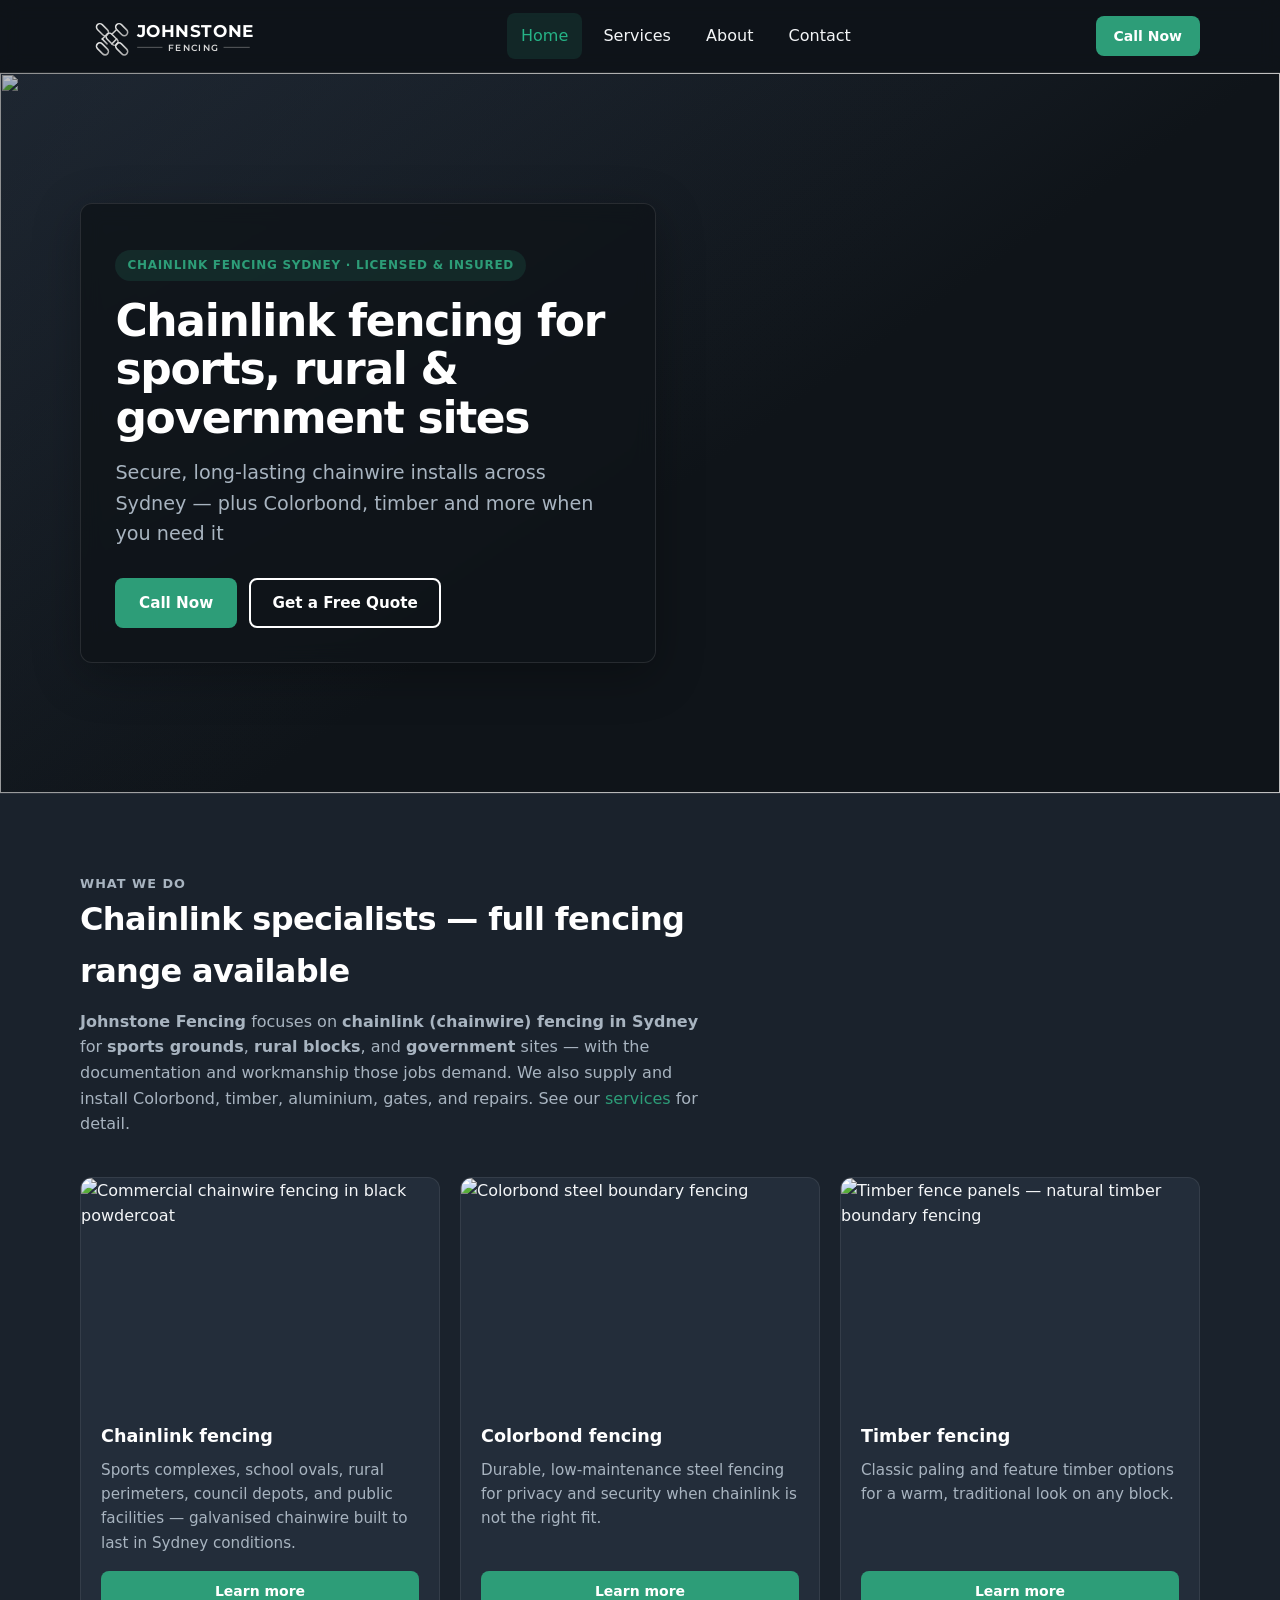
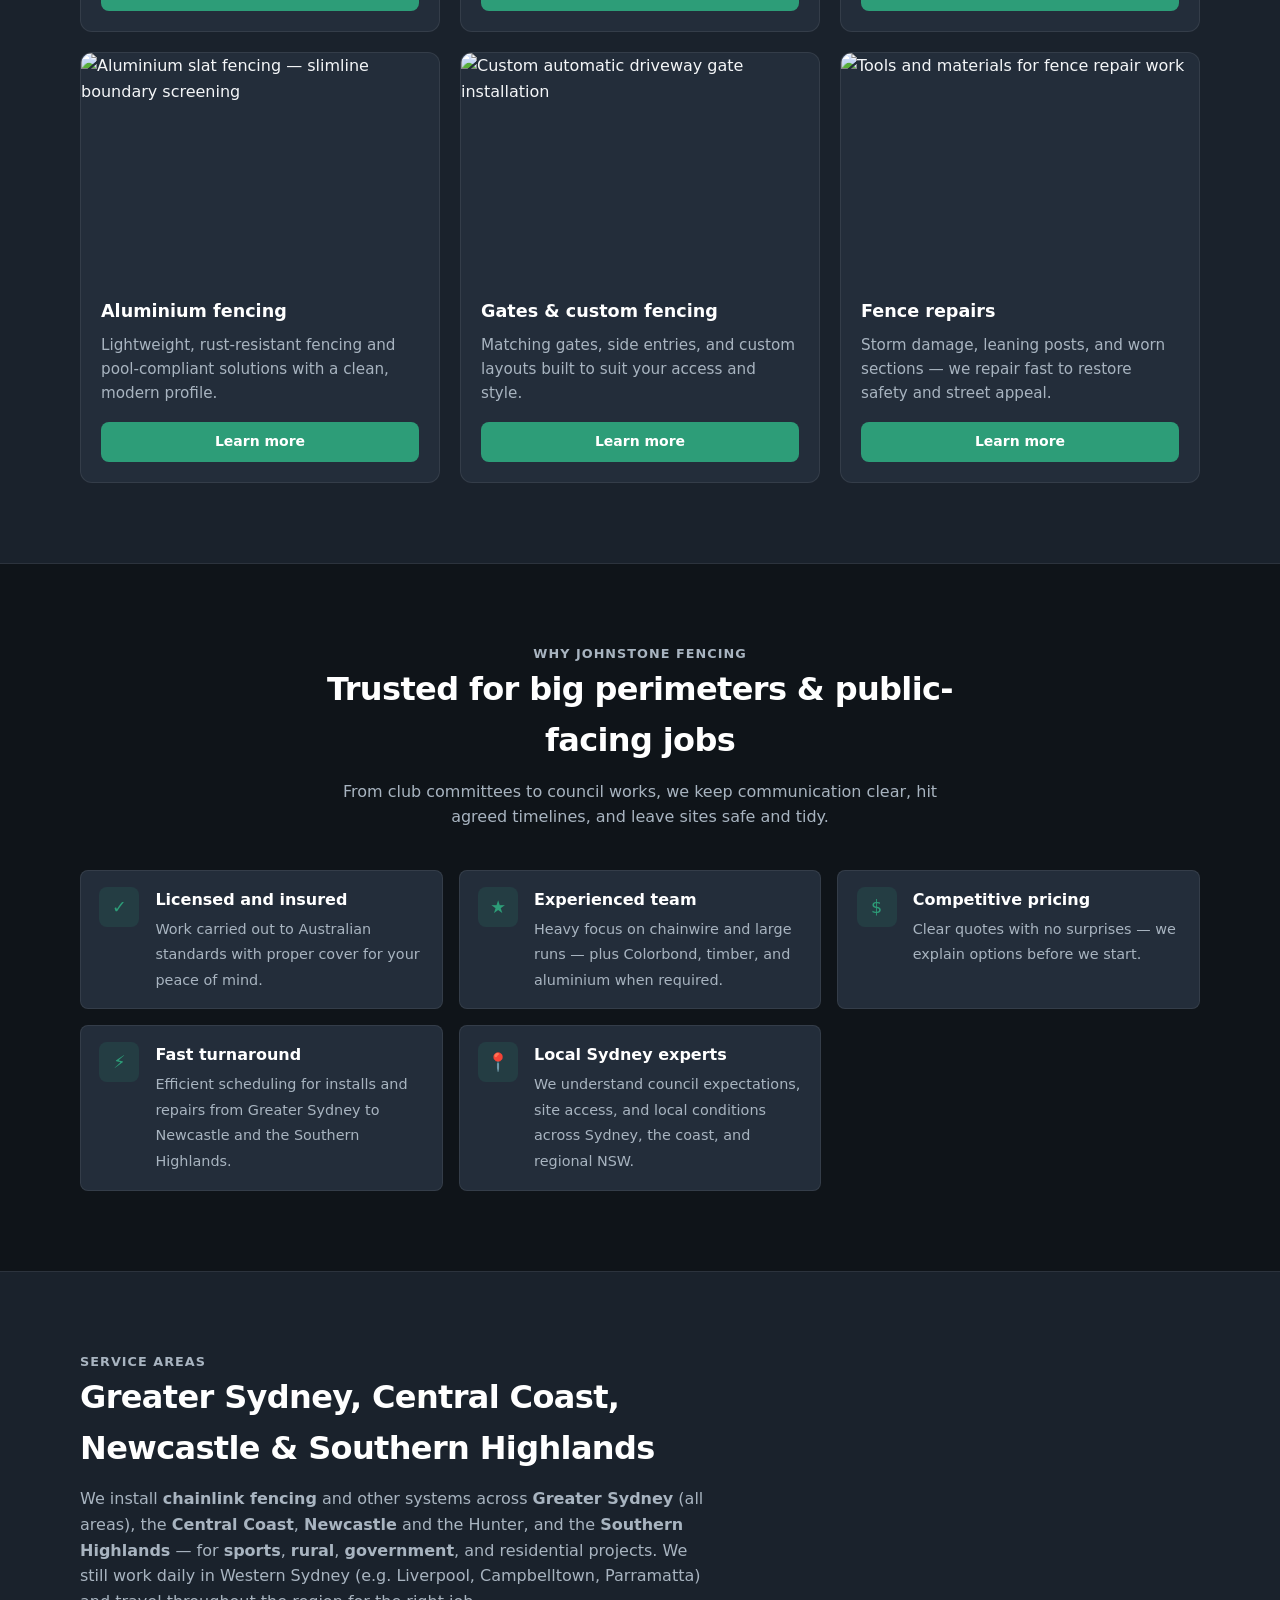
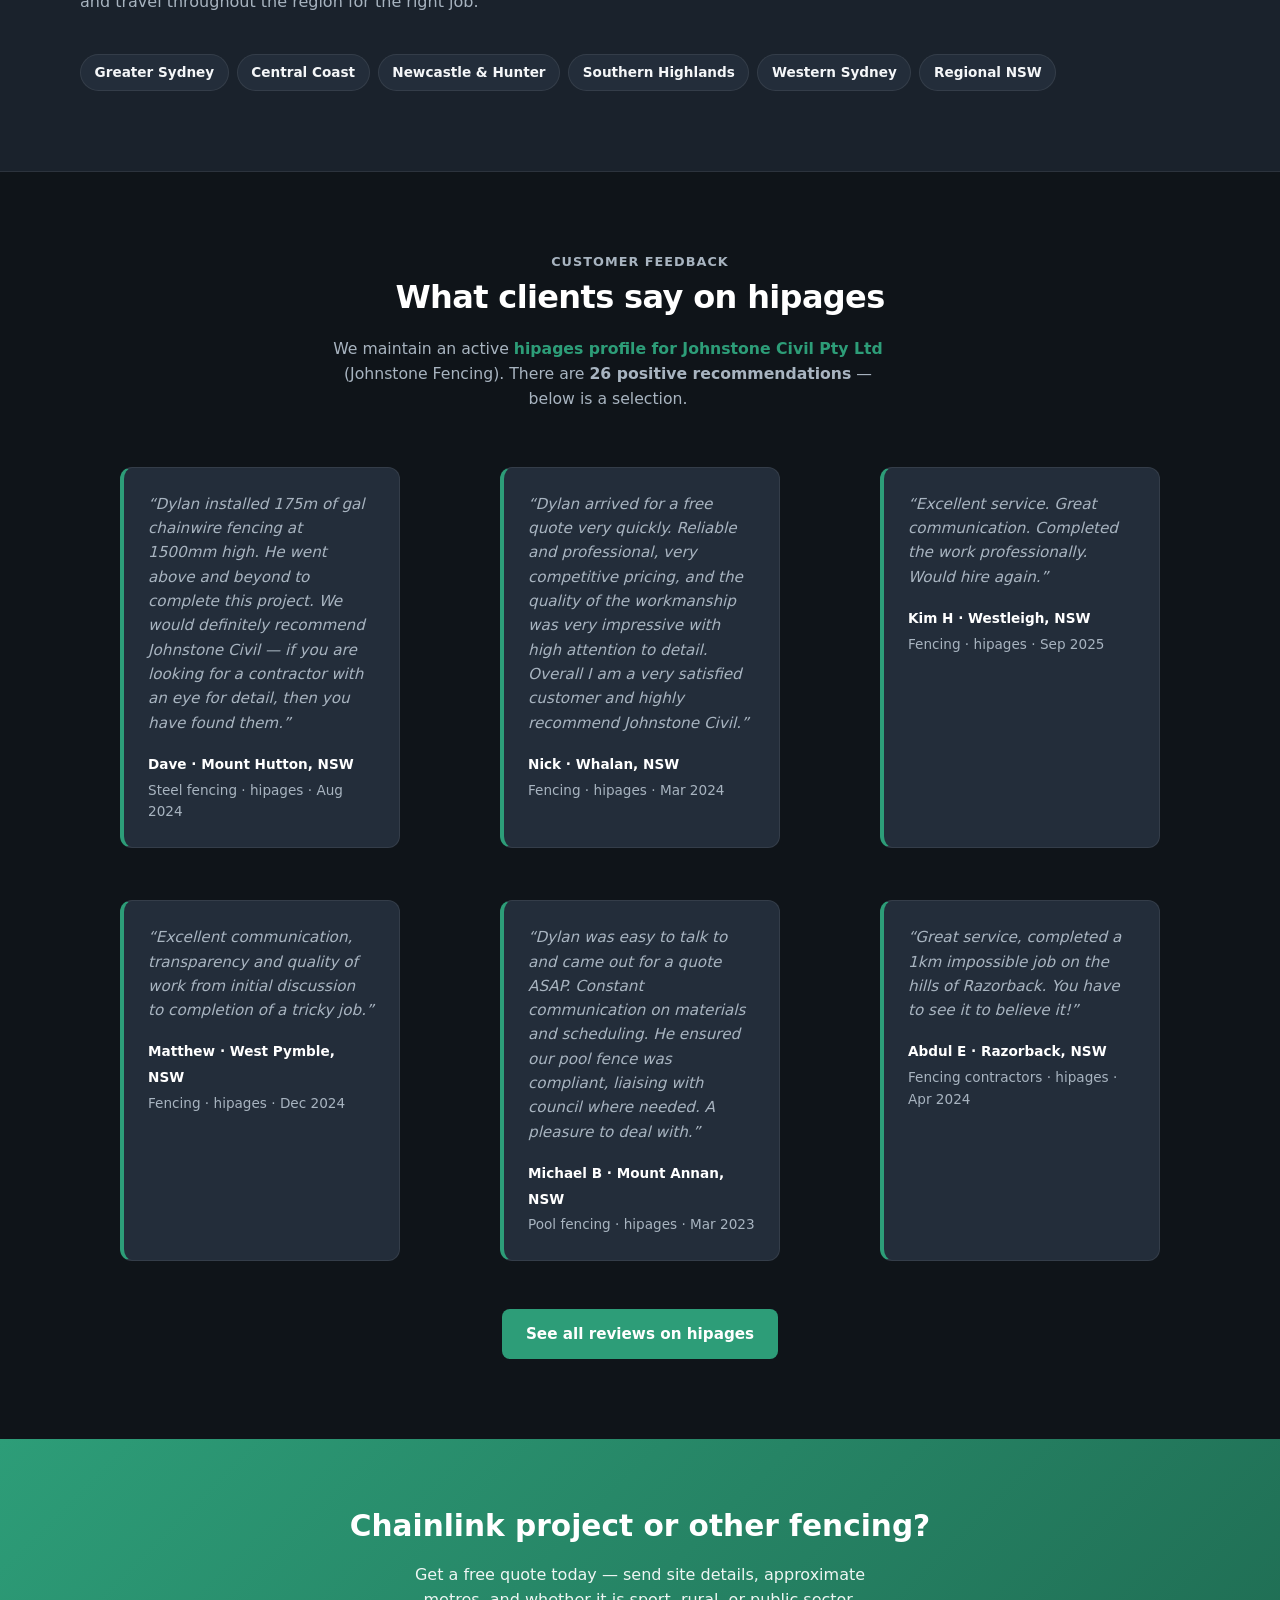
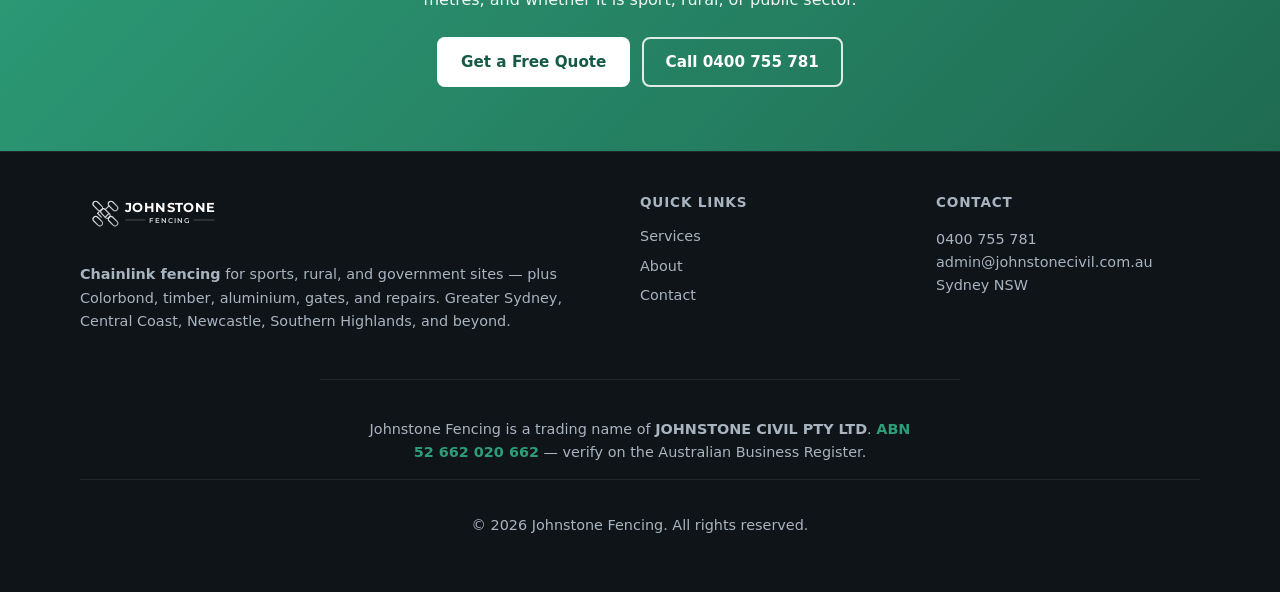
==== commit 91276b99: "Improve FENCING wordmark size and contrast in SVG logo Made-with: Cursor" ====
--- a/index.html
+++ b/index.html
@@ -101,9 +101,9 @@
             </g>
             <g transform="translate(260 58)">
               <text x="0" y="58" fill="#FFFFFF" font-size="78" font-weight="700" letter-spacing="2.5">JOHNSTONE</text>
-              <line x1="2" y1="102" x2="118" y2="102" stroke="#8F8F8F" stroke-width="2" />
-              <text x="142" y="112" fill="#C9C9C9" font-size="30" font-weight="500" letter-spacing="10">FENCING</text>
-              <line x1="372" y1="102" x2="488" y2="102" stroke="#8F8F8F" stroke-width="2" />
+              <line x1="2" y1="104" x2="118" y2="104" stroke="#9A9A9A" stroke-width="2.5" />
+              <text x="142" y="120" fill="#D8D8D8" font-size="42" font-weight="600" letter-spacing="6.5">FENCING</text>
+              <line x1="398" y1="104" x2="518" y2="104" stroke="#9A9A9A" stroke-width="2.5" />
             </g>
           </svg>
         </a>
@@ -495,9 +495,9 @@
               </g>
               <g transform="translate(260 58)">
                 <text x="0" y="58" fill="#FFFFFF" font-size="78" font-weight="700" letter-spacing="2.5">JOHNSTONE</text>
-                <line x1="2" y1="102" x2="118" y2="102" stroke="#8F8F8F" stroke-width="2" />
-                <text x="142" y="112" fill="#C9C9C9" font-size="30" font-weight="500" letter-spacing="10">FENCING</text>
-                <line x1="372" y1="102" x2="488" y2="102" stroke="#8F8F8F" stroke-width="2" />
+                <line x1="2" y1="104" x2="118" y2="104" stroke="#9A9A9A" stroke-width="2.5" />
+                <text x="142" y="120" fill="#D8D8D8" font-size="42" font-weight="600" letter-spacing="6.5">FENCING</text>
+                <line x1="398" y1="104" x2="518" y2="104" stroke="#9A9A9A" stroke-width="2.5" />
               </g>
             </svg>
           </a>
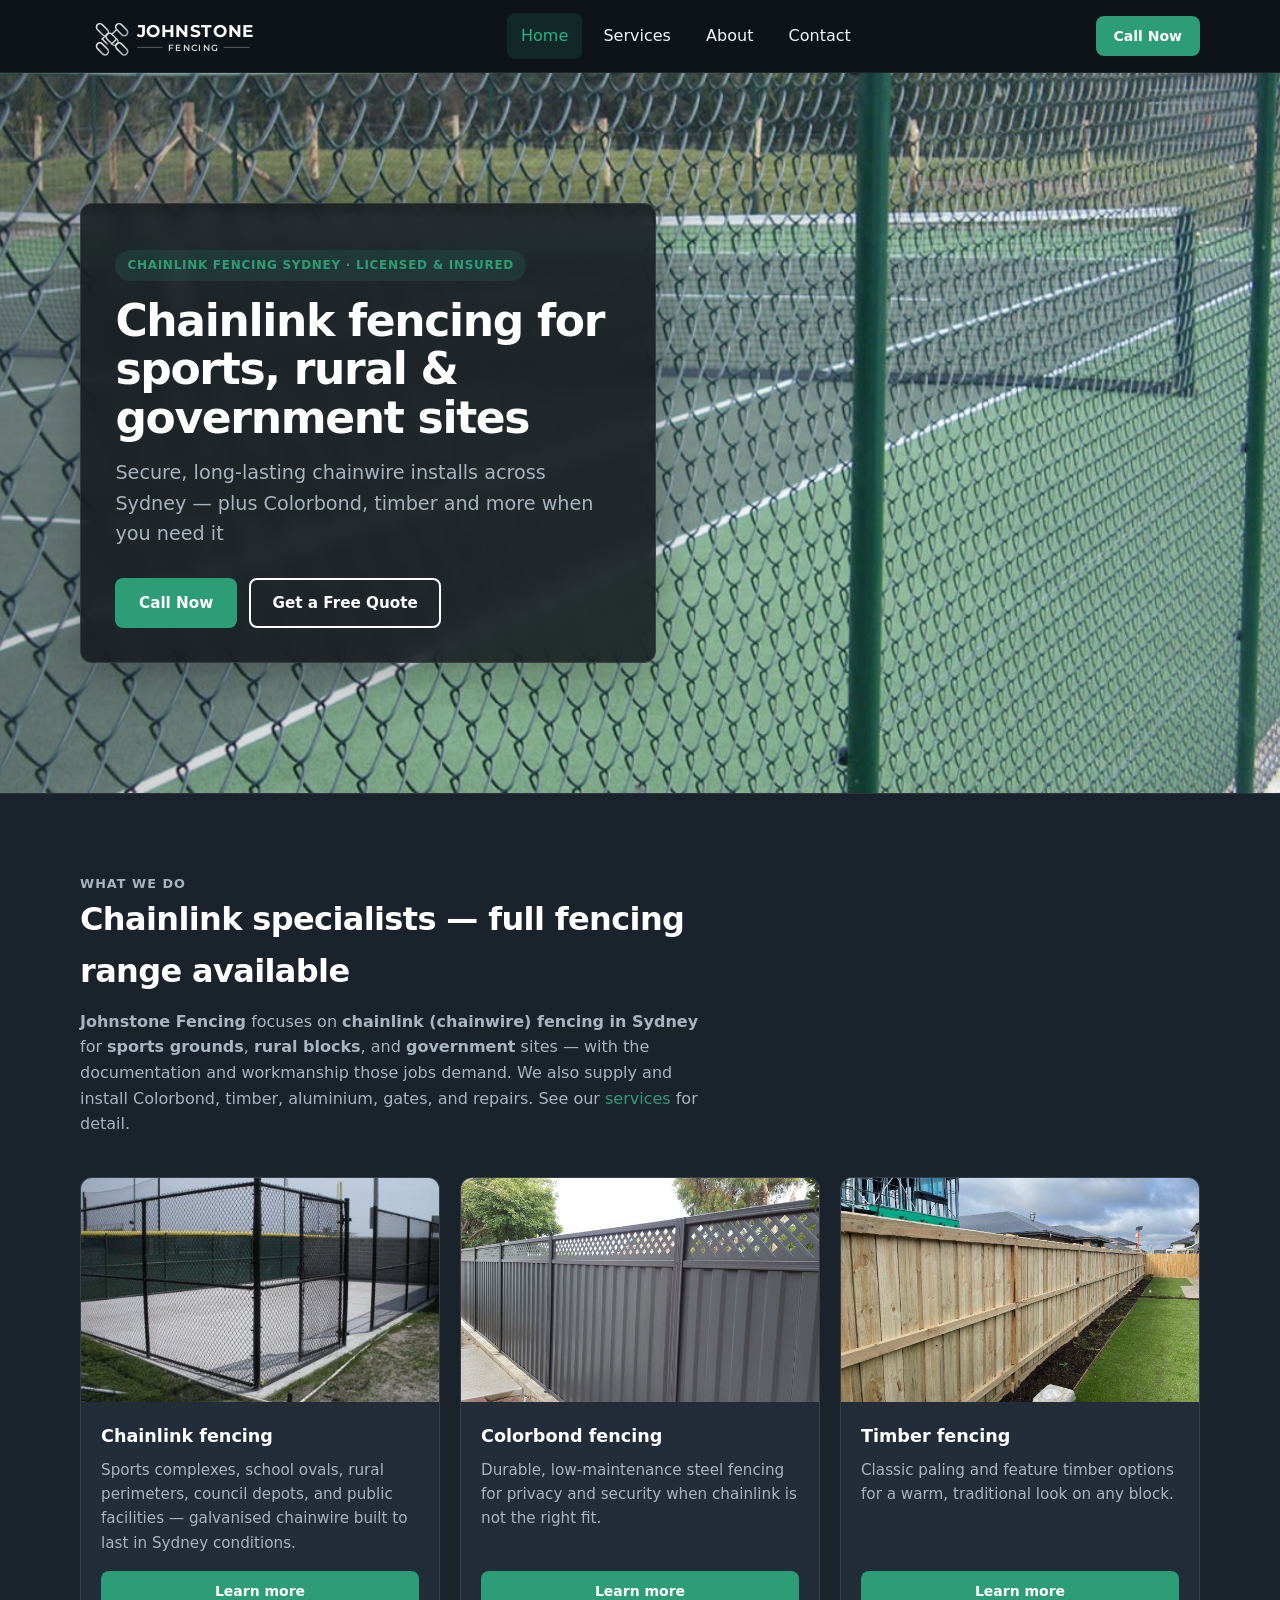
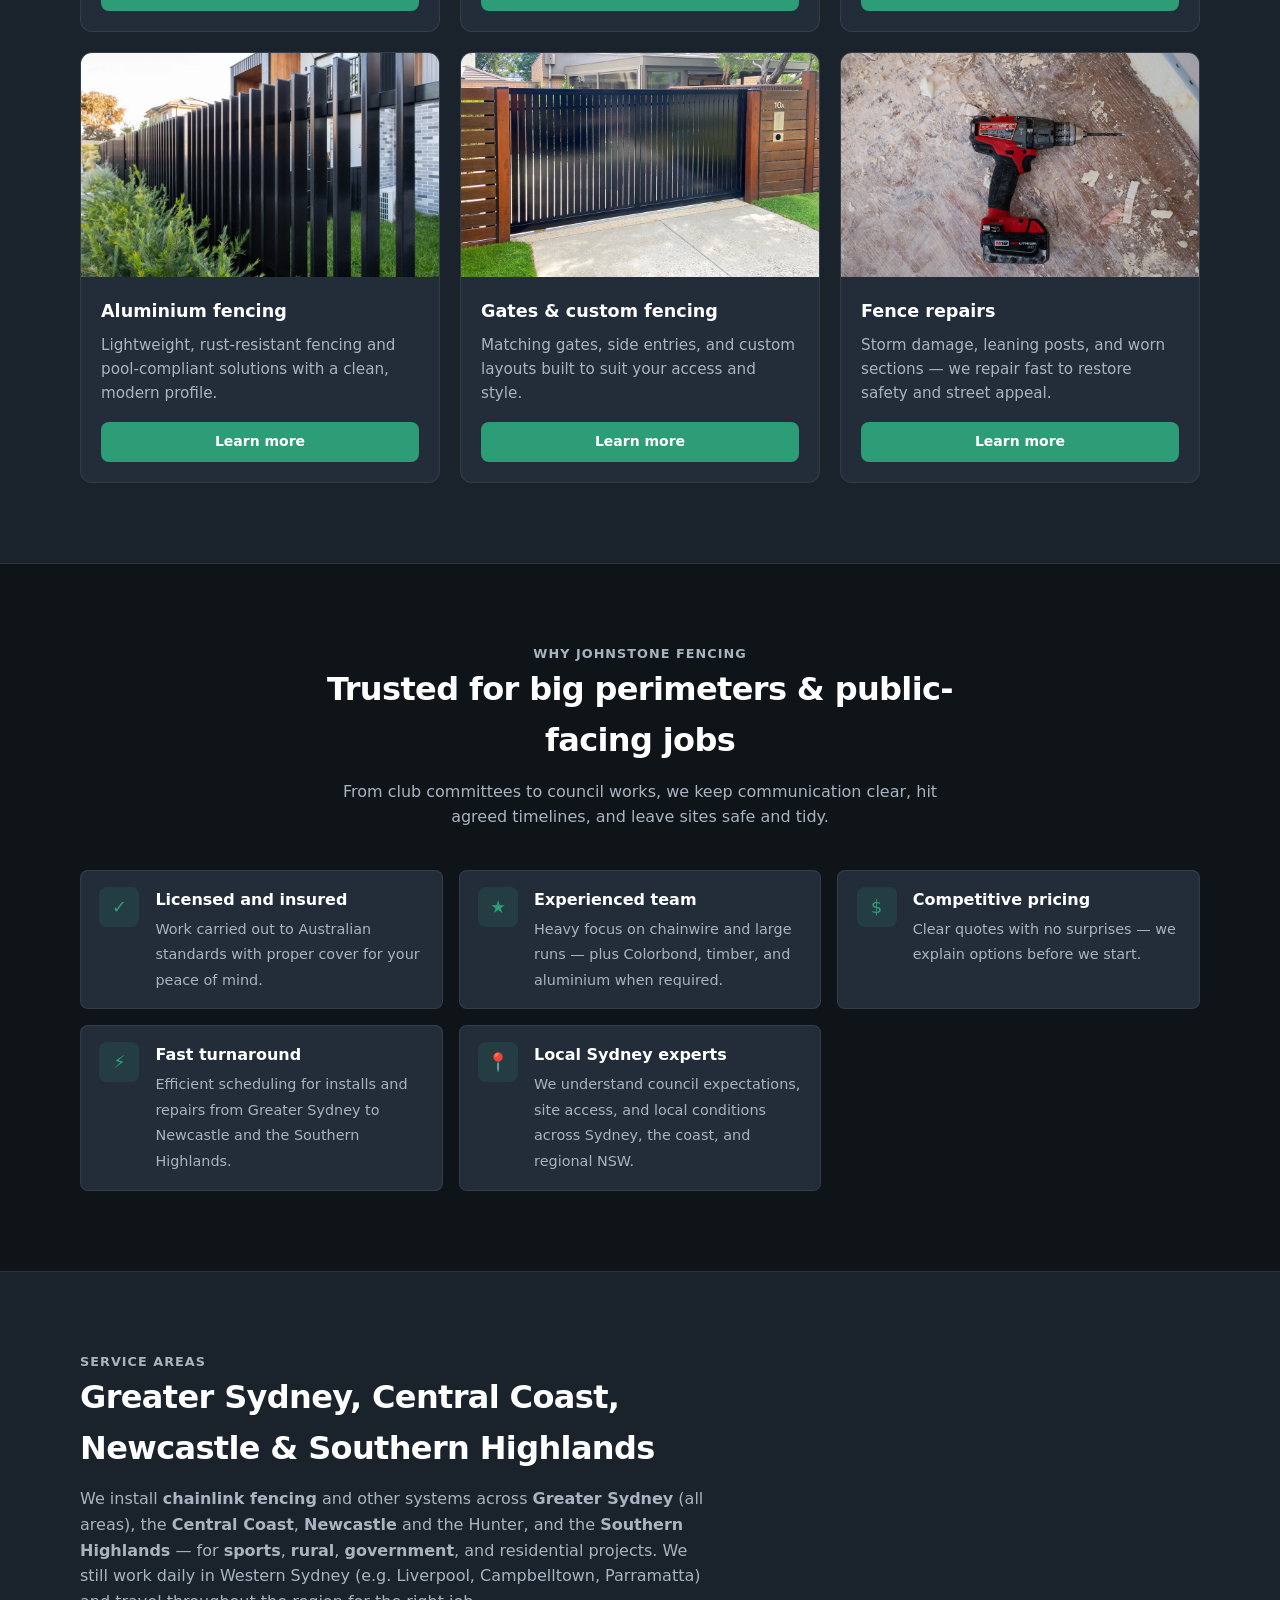
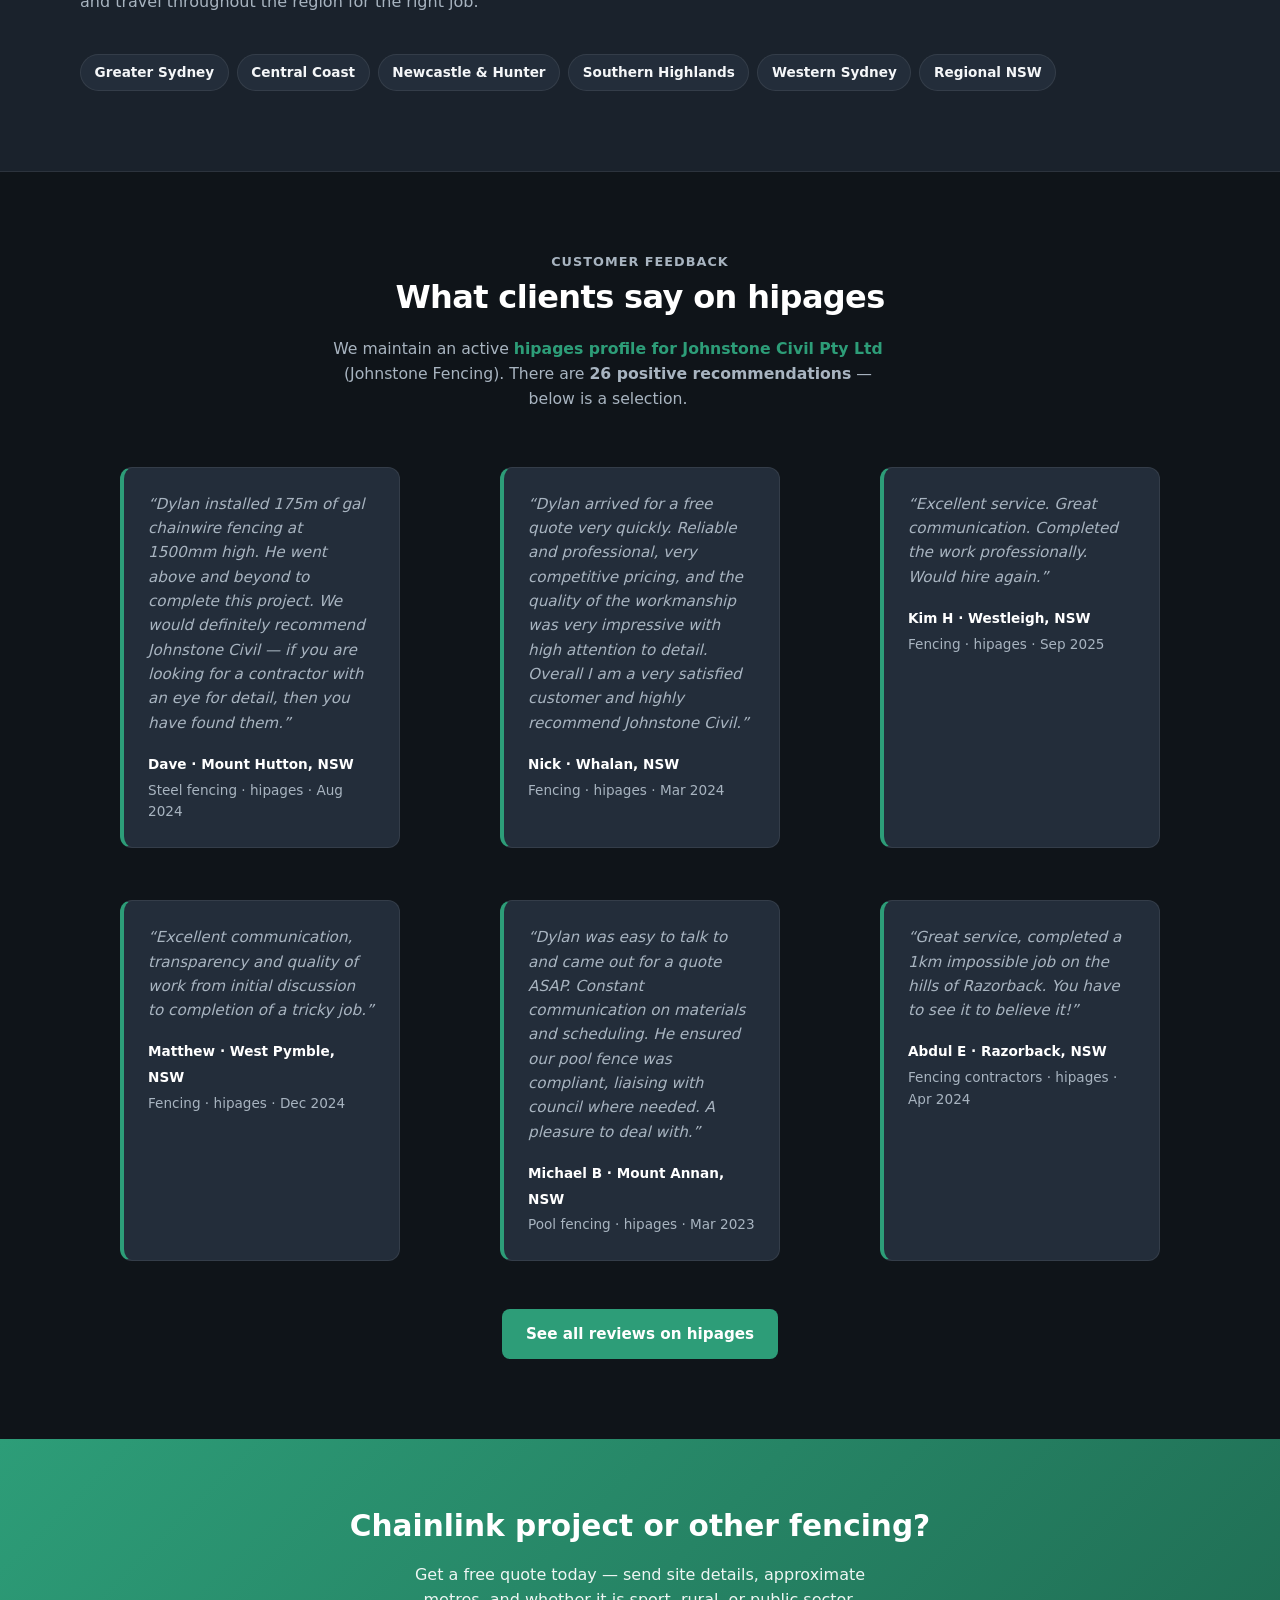
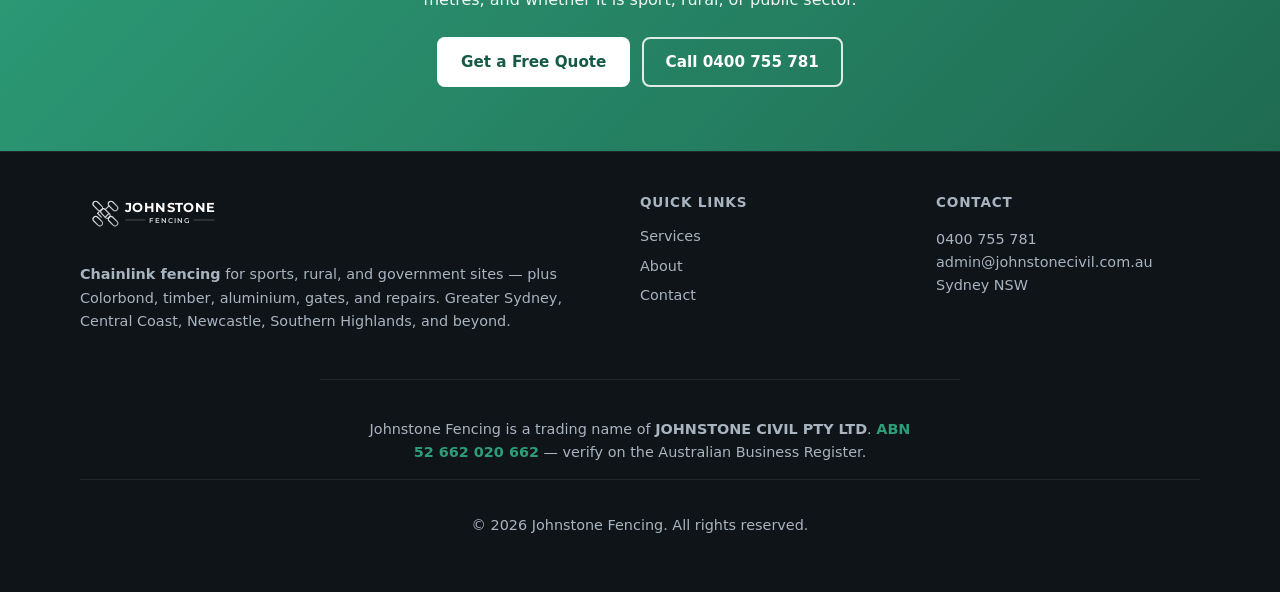
==== commit 07af3a7d: "Host images locally; use custom Colorbond, gate, and aluminium photos Made-with: Cursor" ====
--- a/index.html
+++ b/index.html
@@ -26,7 +26,7 @@
     <meta property="og:locale" content="en_AU" />
     <meta
       property="og:image"
-      content="https://www.sovereign-sports.co.uk/wp-content/uploads/2021/03/fenching-hero-1920x600.jpg"
+      content="https://johnstone-fencing.vercel.app/images/fenching-hero-1920x600.jpg"
     />
     <meta name="theme-color" content="#0f1419" />
     <script type="application/ld+json">
@@ -39,7 +39,7 @@
         "url": "https://johnstone-fencing.vercel.app/",
         "telephone": "+61400755781",
         "email": "admin@johnstonecivil.com.au",
-        "image": "https://www.sovereign-sports.co.uk/wp-content/uploads/2021/03/fenching-hero-1920x600.jpg",
+        "image": "https://johnstone-fencing.vercel.app/images/fenching-hero-1920x600.jpg",
         "address": {
           "@type": "PostalAddress",
           "addressLocality": "Sydney",
@@ -138,7 +138,7 @@
       <section class="hero" aria-labelledby="hero-heading">
         <div class="hero-bg" aria-hidden="true">
           <img
-            src="https://www.sovereign-sports.co.uk/wp-content/uploads/2021/03/fenching-hero-1920x600.jpg"
+            src="images/fenching-hero-1920x600.jpg"
             alt=""
             width="1920"
             height="600"
@@ -176,7 +176,7 @@
             <article class="card">
               <div class="card-media">
                 <img
-                  src="https://www.impactfencing.com.au/wp-content/uploads/2021/04/chain-link-commercial-fence-in-black.jpg"
+                  src="images/chain-link-commercial-fence-in-black.jpg"
                   alt="Commercial chainwire fencing in black powdercoat"
                   width="448"
                   height="336"
@@ -195,10 +195,10 @@
             <article class="card">
               <div class="card-media">
                 <img
-                  src="https://www.ourtownfencing.com.au/cdn/shop/files/Rectangle_3_2.png?height=600&amp;v=1671262763"
+                  src="images/colorbond-steel-fencing.png"
                   alt="Colorbond steel boundary fencing"
-                  width="1440"
-                  height="600"
+                  width="800"
+                  height="423"
                   loading="lazy"
                 />
               </div>
@@ -211,7 +211,7 @@
             <article class="card">
               <div class="card-media">
                 <img
-                  src="https://www.sunraystimber.com.au/cdn/shop/files/Timberfence.jpg?v=1738827932"
+                  src="images/timber-fence.jpg"
                   alt="Timber fence panels — natural timber boundary fencing"
                   width="1284"
                   height="941"
@@ -227,10 +227,10 @@
             <article class="card">
               <div class="card-media">
                 <img
-                  src="https://eurowood.com.au/wp-content/uploads/2023/02/Slat-Fencing-75mm-09mm-Spacing-Ironbark2-scaled-e1681786090652.webp"
+                  src="images/aluminium-slat-fencing.png"
                   alt="Aluminium slat fencing — slimline boundary screening"
-                  width="2560"
-                  height="1190"
+                  width="1024"
+                  height="682"
                   loading="lazy"
                 />
               </div>
@@ -243,7 +243,7 @@
             <article class="card">
               <div class="card-media">
                 <img
-                  src="https://supergates.com.au/wp-content/uploads/2024/04/IMG_9635.jpg"
+                  src="images/driveway-gate.png"
                   alt="Custom automatic driveway gate installation"
                   width="1024"
                   height="768"
@@ -259,10 +259,10 @@
             <article class="card">
               <div class="card-media">
                 <img
-                  src="https://images.unsplash.com/photo-1504148455328-c376907d081c?auto=format&fit=crop&w=800&q=80"
+                  src="images/fence-repair-tools.jpg"
                   alt="Tools and materials for fence repair work"
-                  width="800"
-                  height="500"
+                  width="1200"
+                  height="712"
                   loading="lazy"
                 />
               </div>
--- a/css/styles.css
+++ b/css/styles.css
@@ -872,7 +872,8 @@
 }
 
 .form-group input,
-.form-group textarea {
+.form-group textarea,
+.form-group select {
   width: 100%;
   padding: 0.75rem 1rem;
   font: inherit;
@@ -883,7 +884,8 @@
 }
 
 .form-group input:focus,
-.form-group textarea:focus {
+.form-group textarea:focus,
+.form-group select:focus {
   border-color: var(--color-accent);
   outline: none;
 }
@@ -891,6 +893,36 @@
 .form-group textarea {
   min-height: 140px;
   resize: vertical;
+}
+
+.fence-options {
+  margin: 0 0 1rem;
+  padding: 0.9rem 1rem 0.65rem;
+  border: 1px solid var(--color-border);
+  border-radius: var(--radius-sm);
+}
+
+.fence-options legend {
+  padding: 0 0.25rem;
+  font-size: 0.9rem;
+  font-weight: 600;
+  color: var(--color-text);
+}
+
+.fence-options label {
+  display: flex;
+  align-items: center;
+  gap: 0.55rem;
+  margin: 0.35rem 0;
+  font-size: 0.9rem;
+  color: var(--color-text);
+}
+
+.fence-options input[type="checkbox"] {
+  width: 1rem;
+  height: 1rem;
+  margin: 0;
+  accent-color: var(--color-accent);
 }
 
 .form-hint {
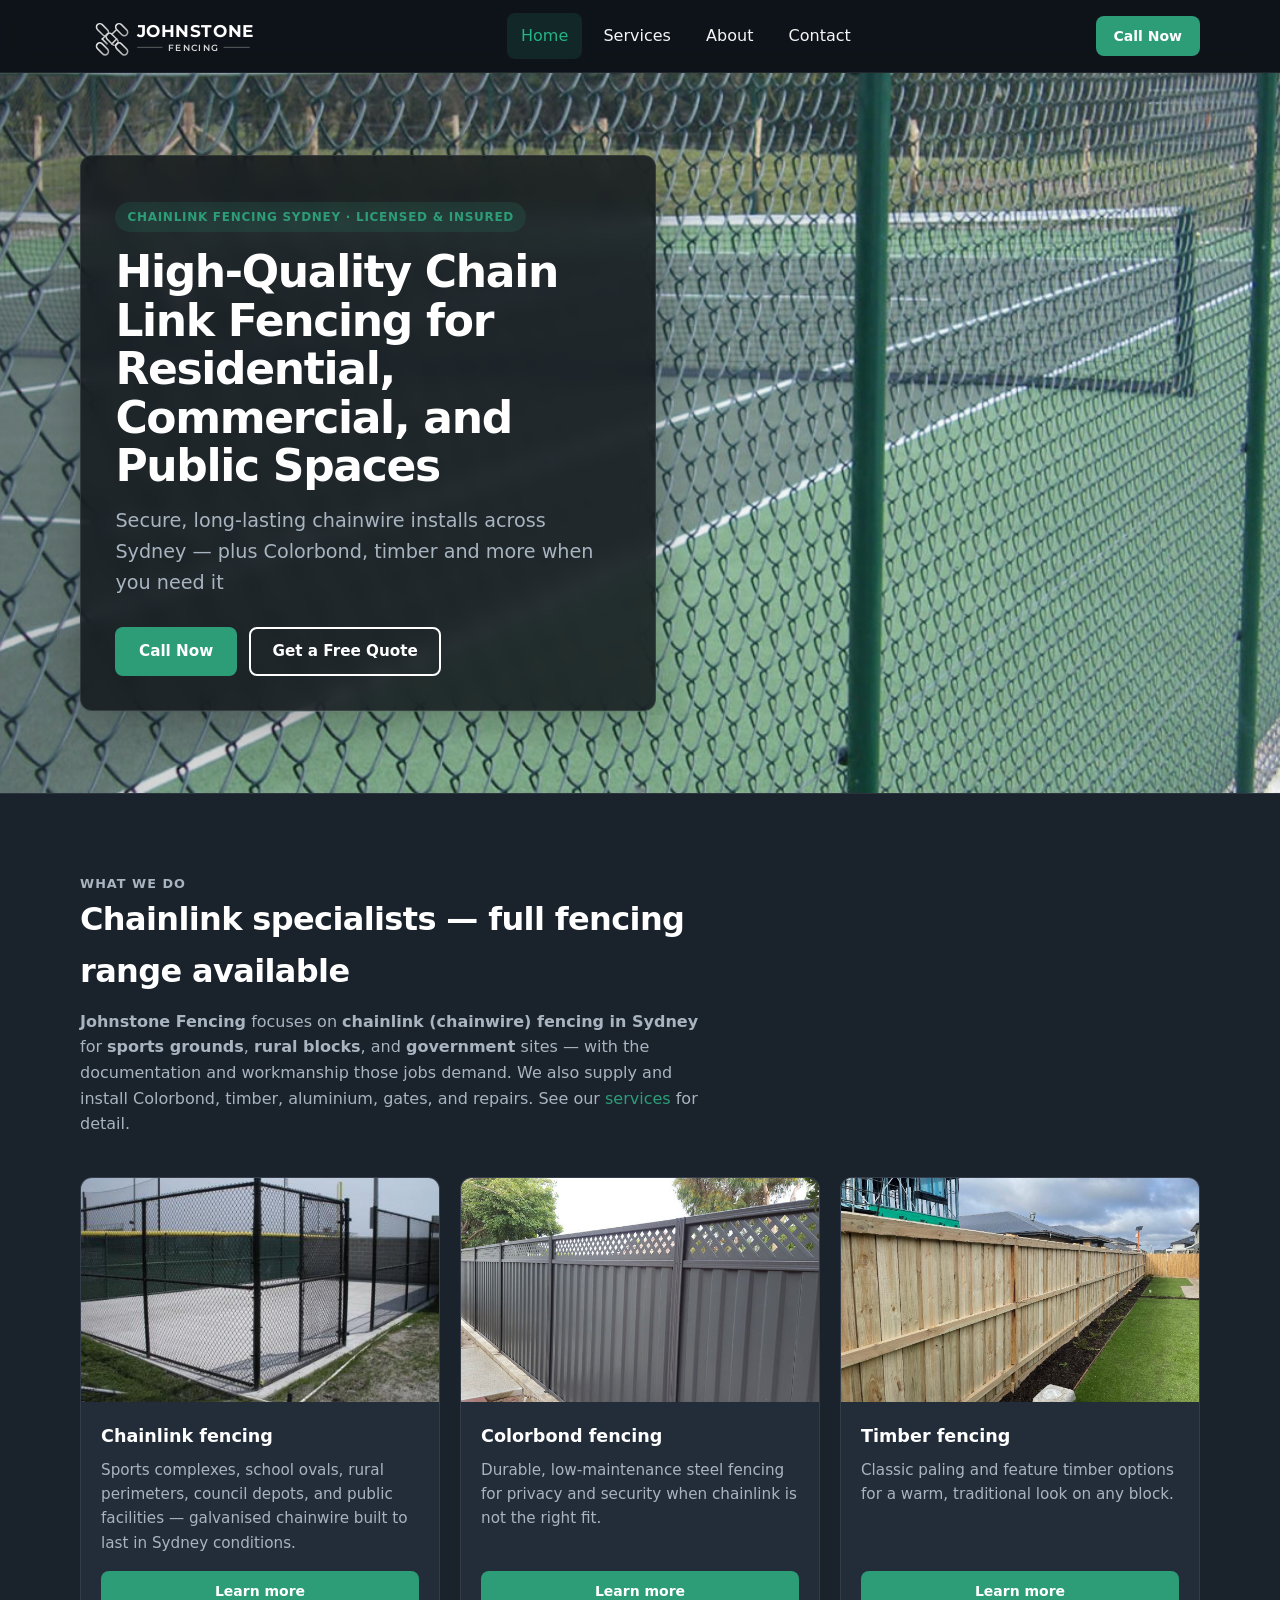
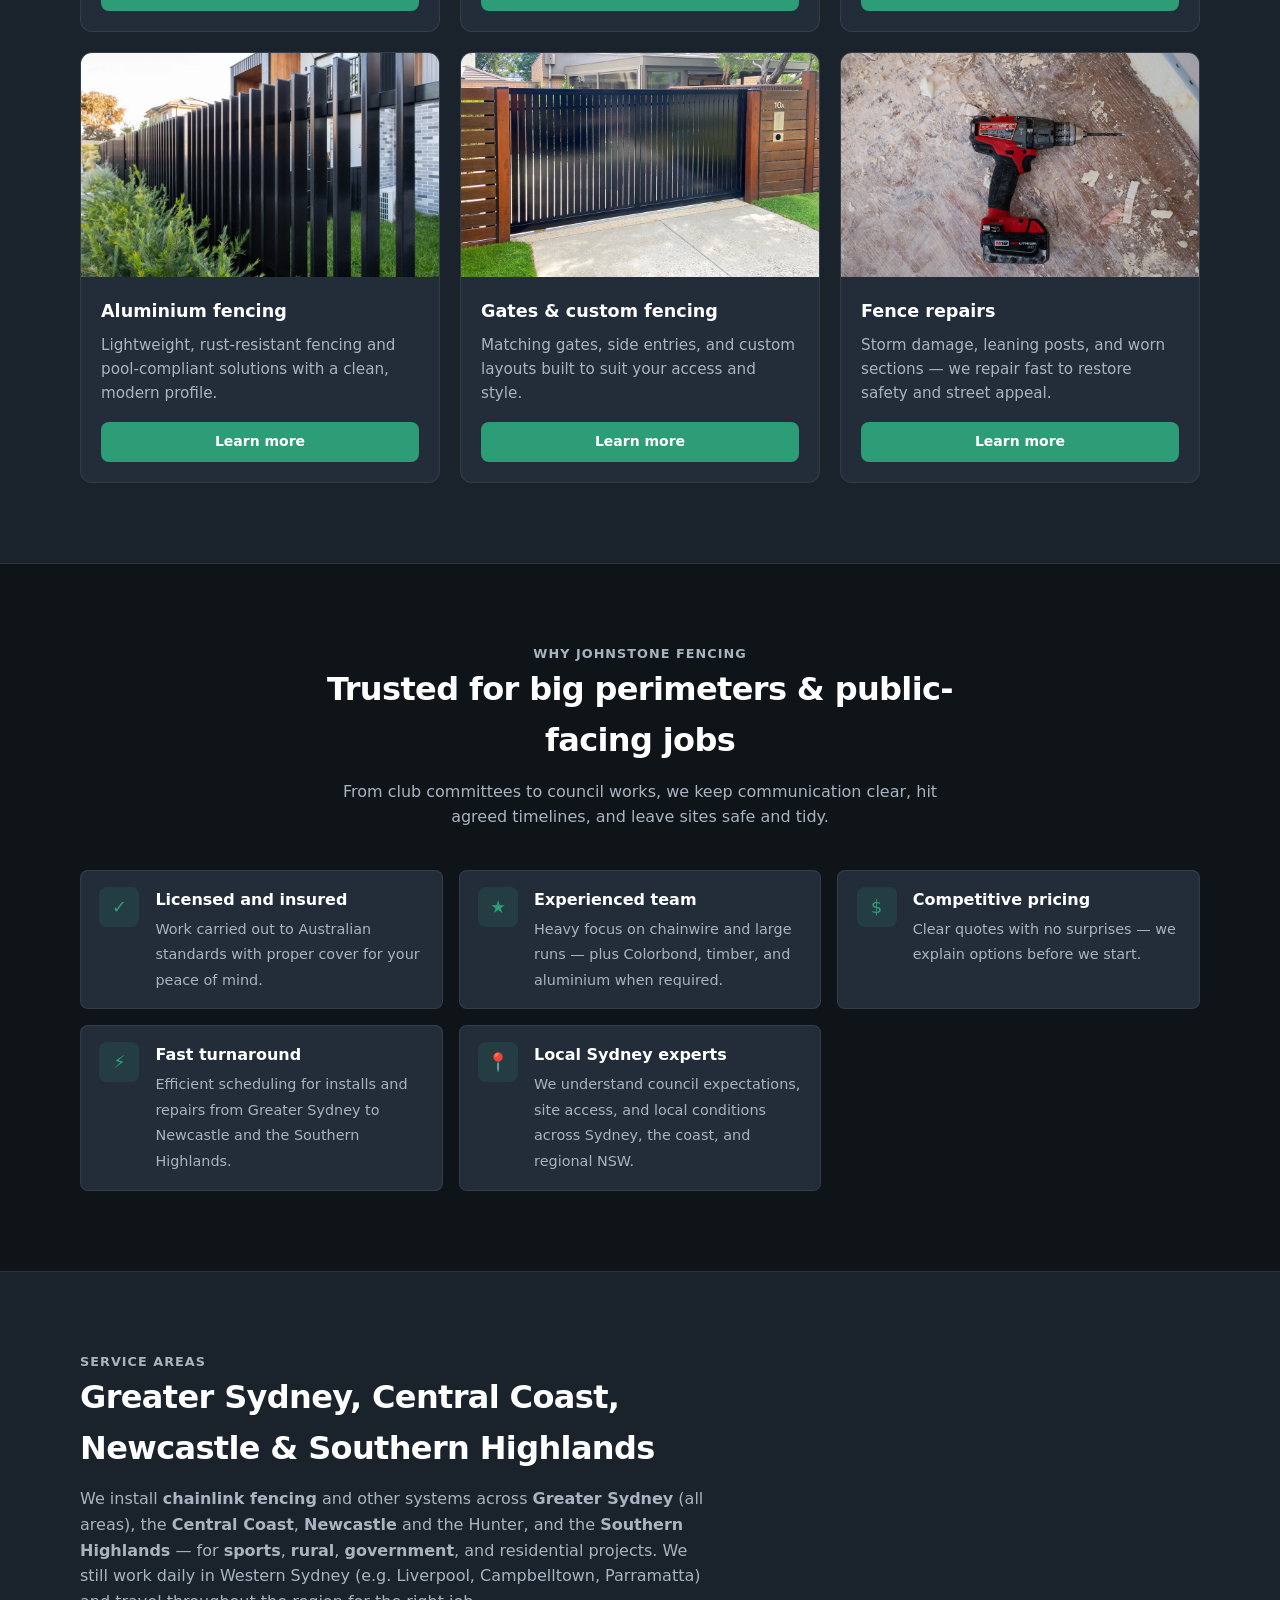
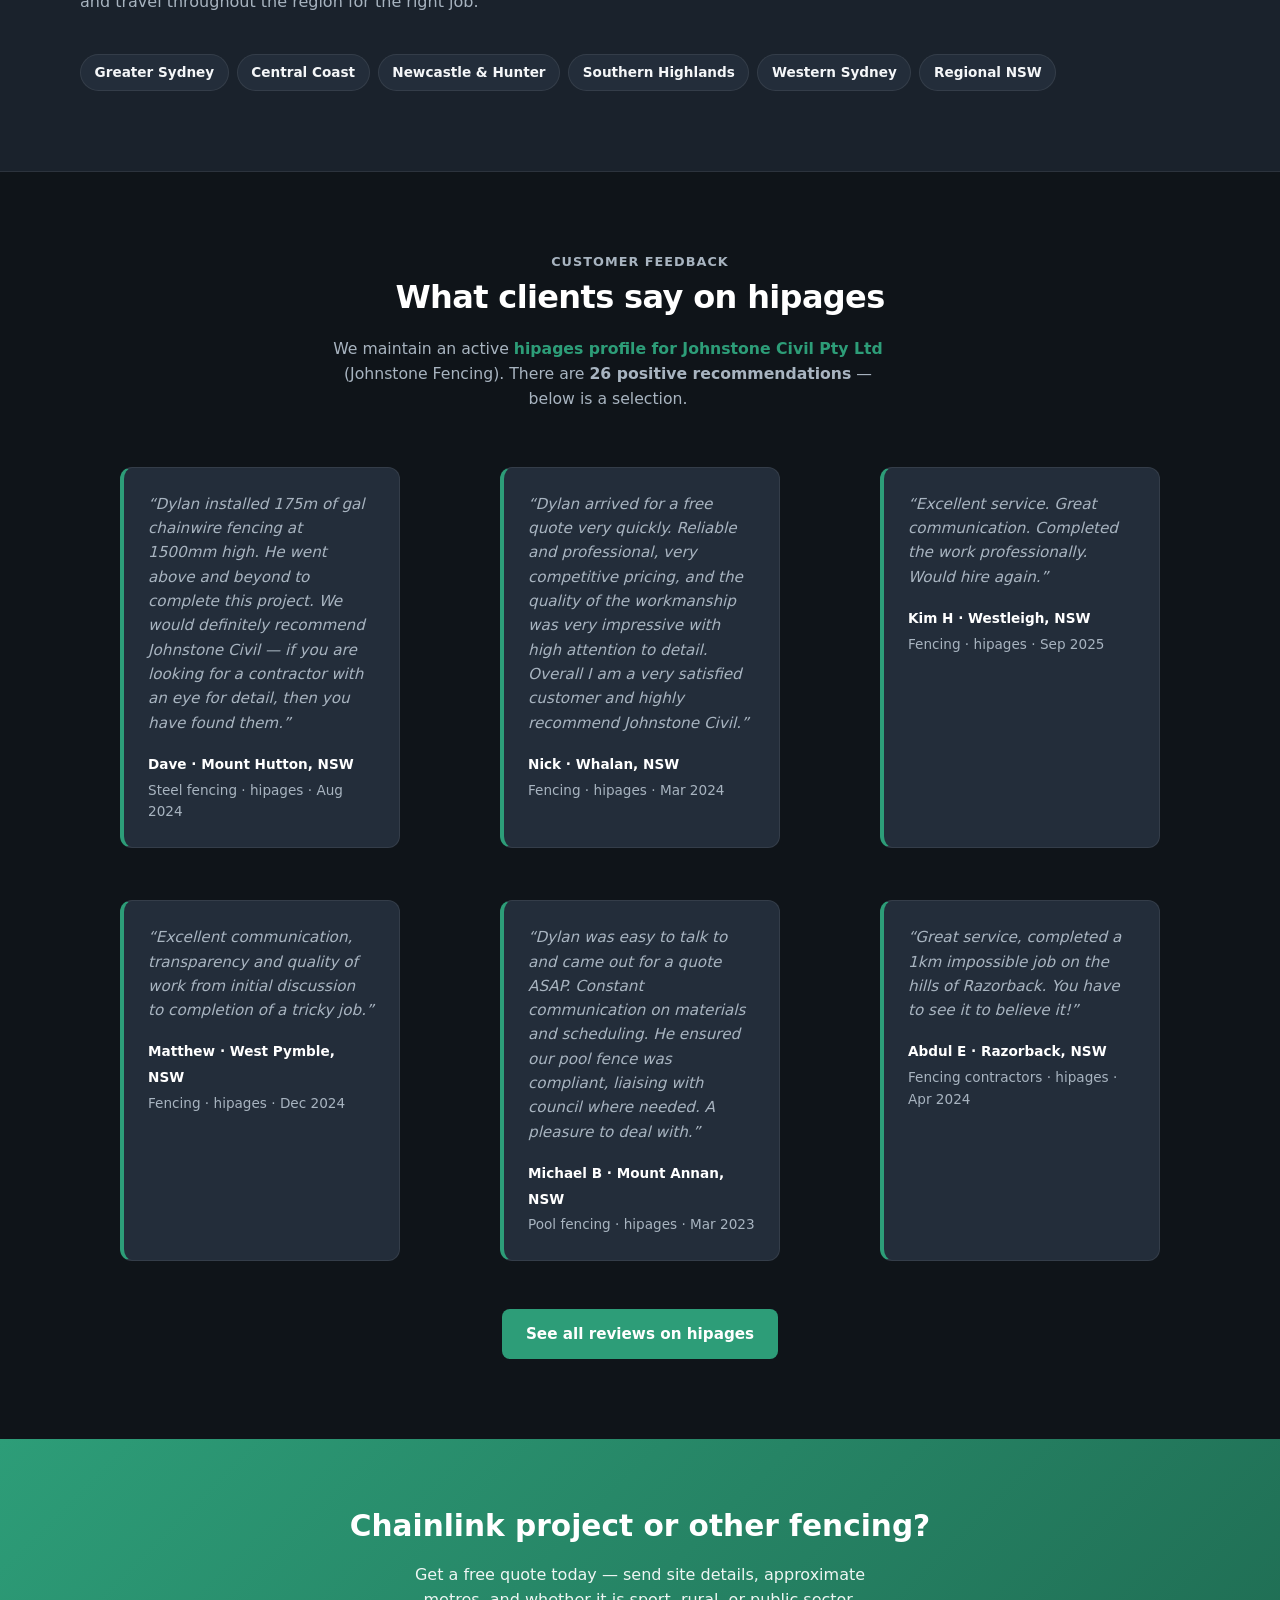
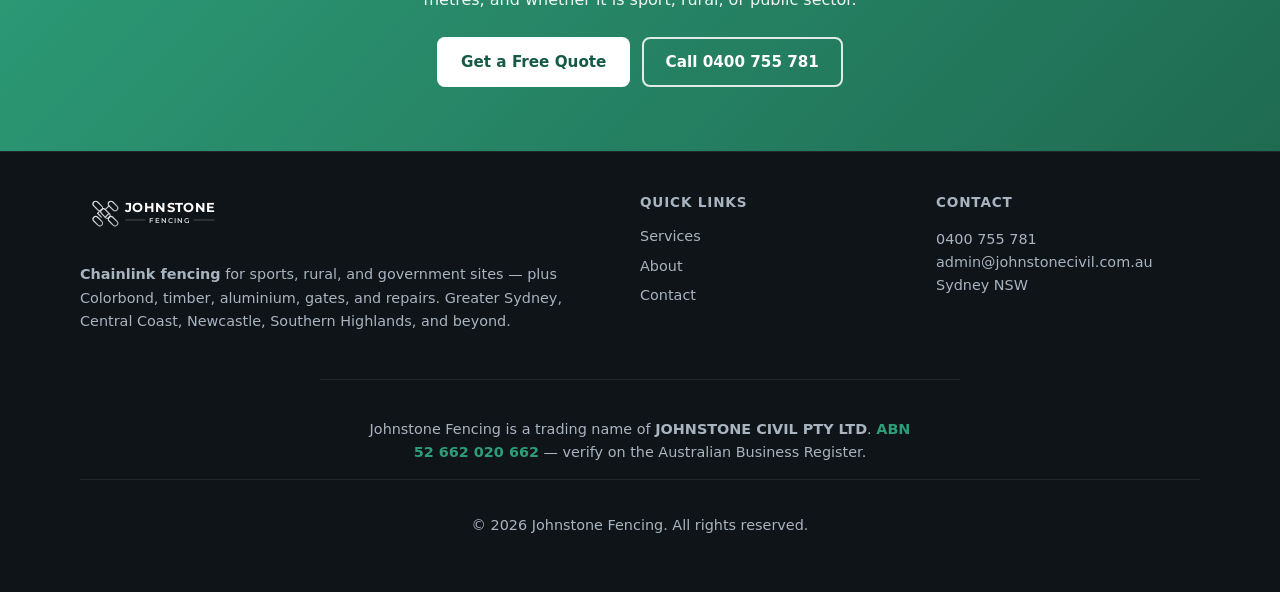
==== commit 9d25f646: "Broaden home hero headline for residential and commercial Made-with: Cursor" ====
--- a/index.html
+++ b/index.html
@@ -150,7 +150,7 @@
         <div class="container">
           <div class="hero-content">
             <p class="hero-badge">Chainlink fencing Sydney · Licensed &amp; insured</p>
-            <h1 id="hero-heading">Chainlink fencing for sports, rural &amp; government sites</h1>
+            <h1 id="hero-heading">High-Quality Chain Link Fencing for Residential, Commercial, and Public Spaces</h1>
             <p class="lead">Secure, long-lasting chainwire installs across Sydney — plus Colorbond, timber and more when you need it</p>
             <div class="hero-actions">
               <a class="btn btn-primary" href="tel:+61400755781">Call Now</a>
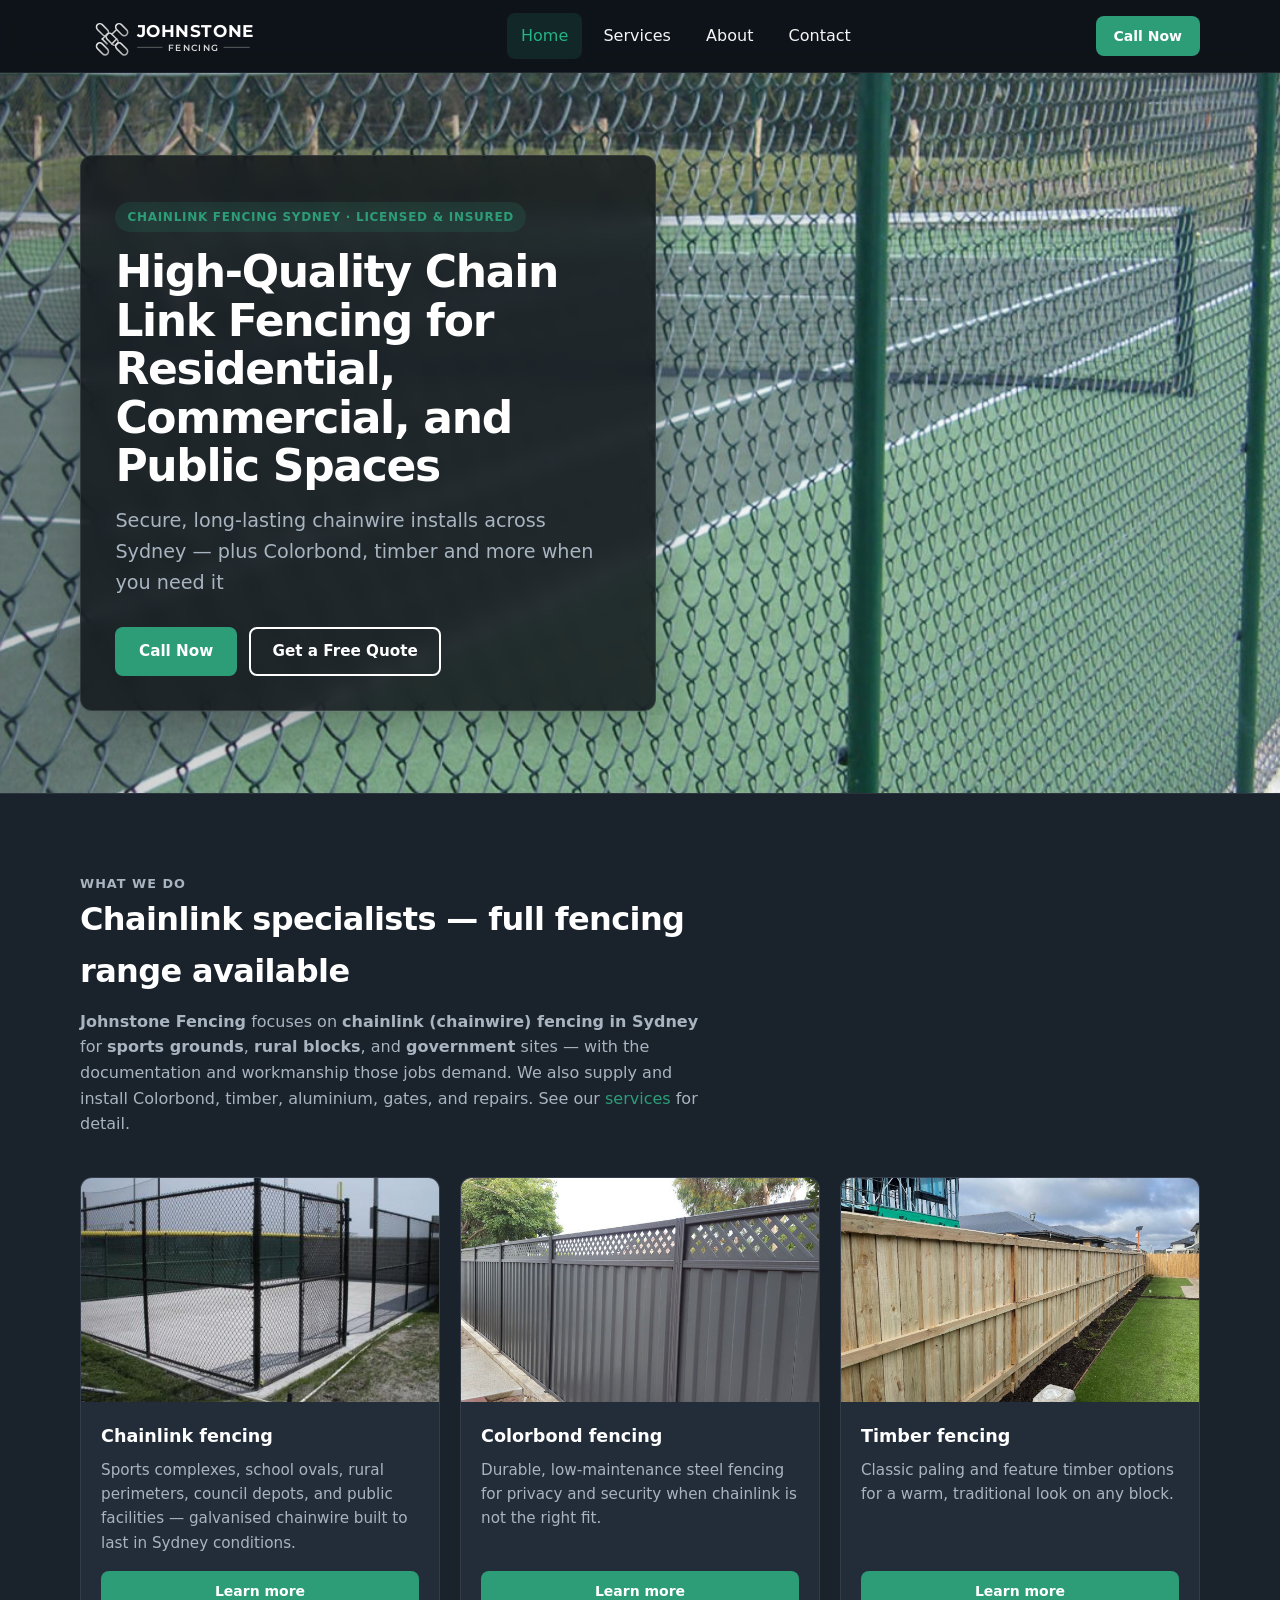
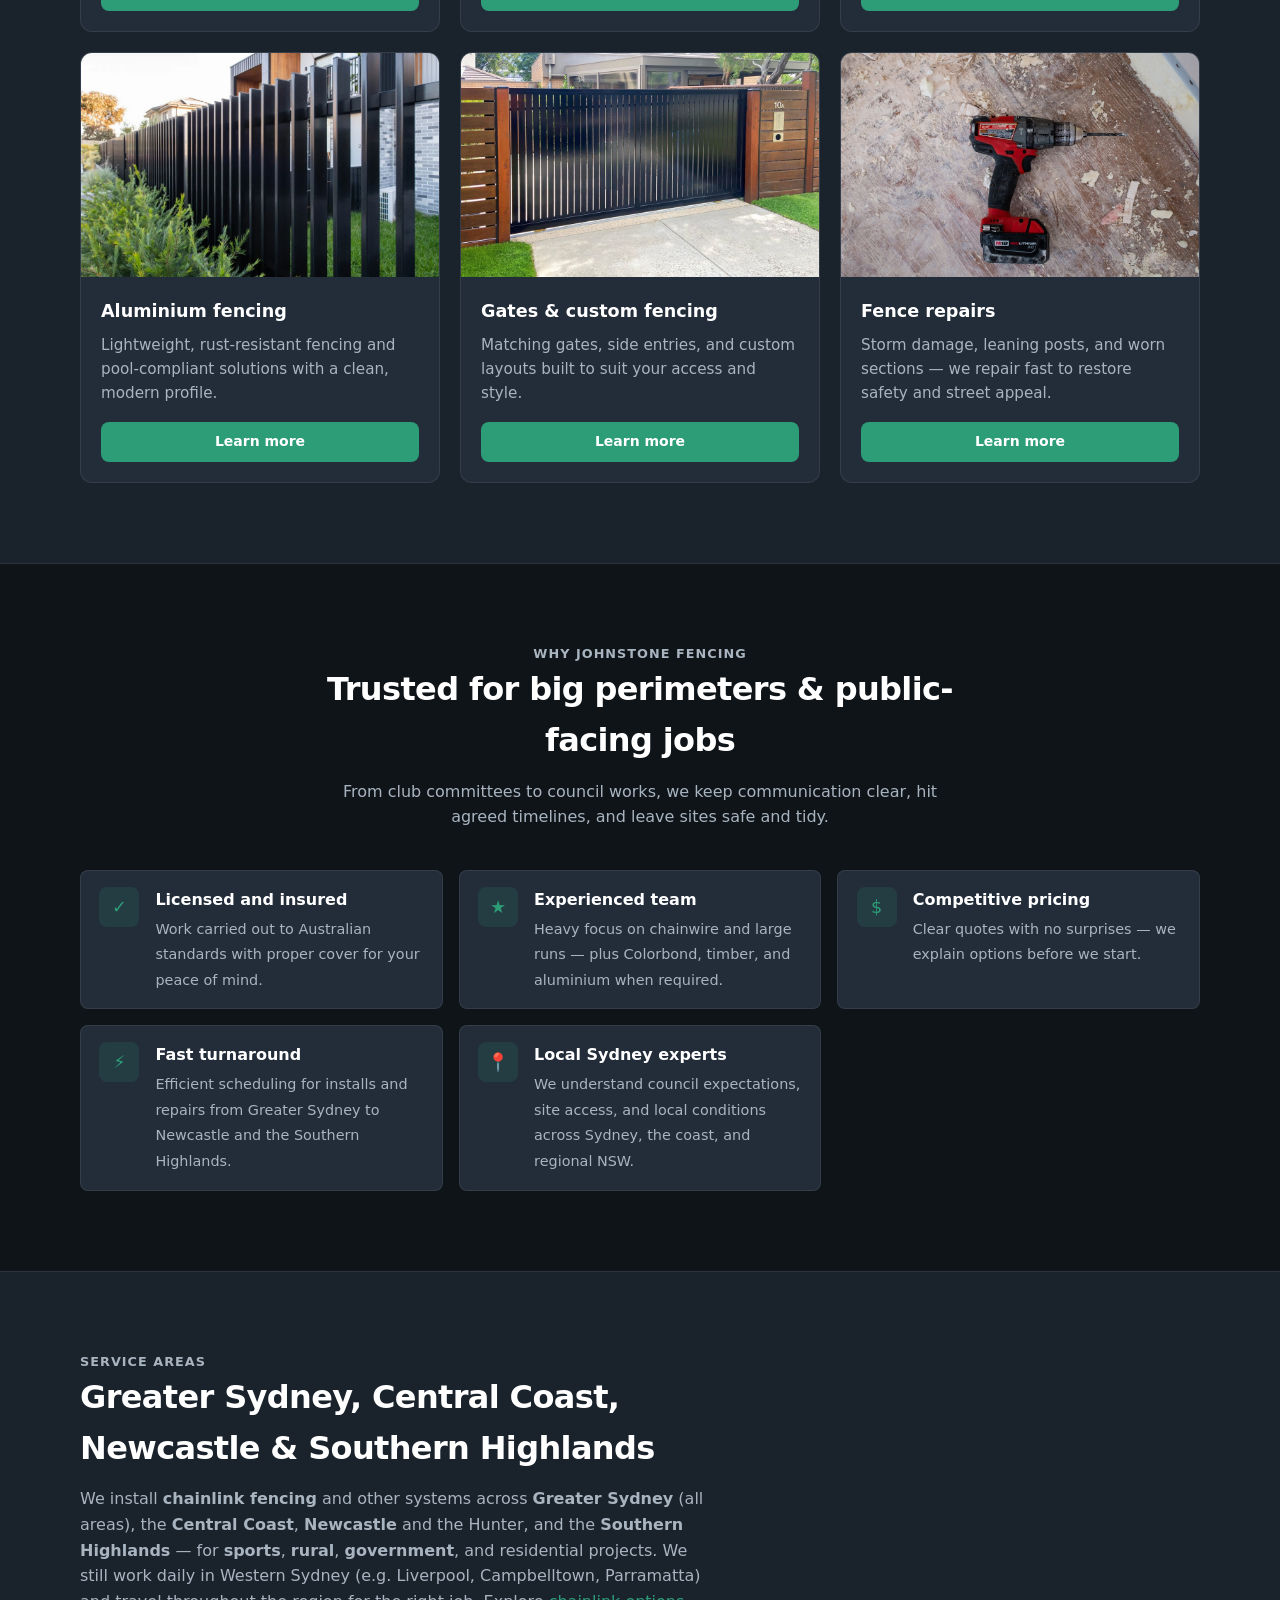
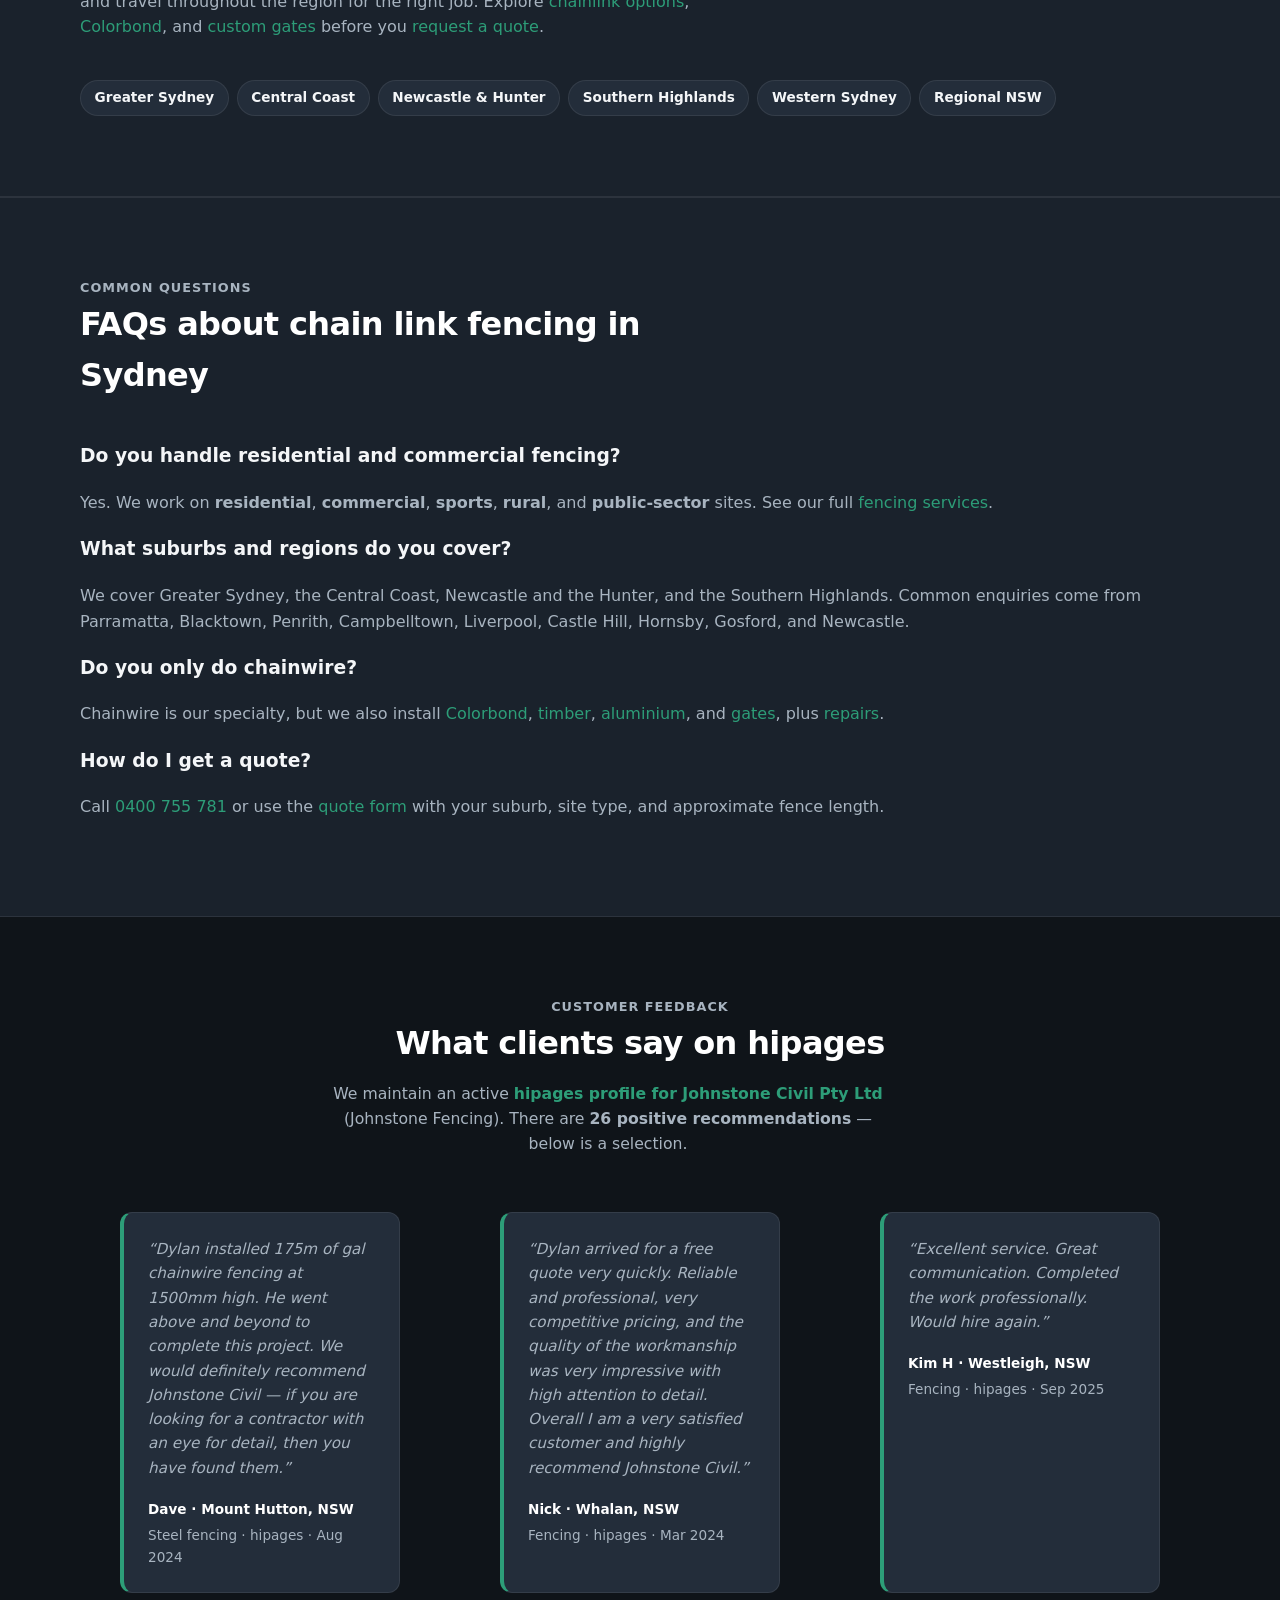
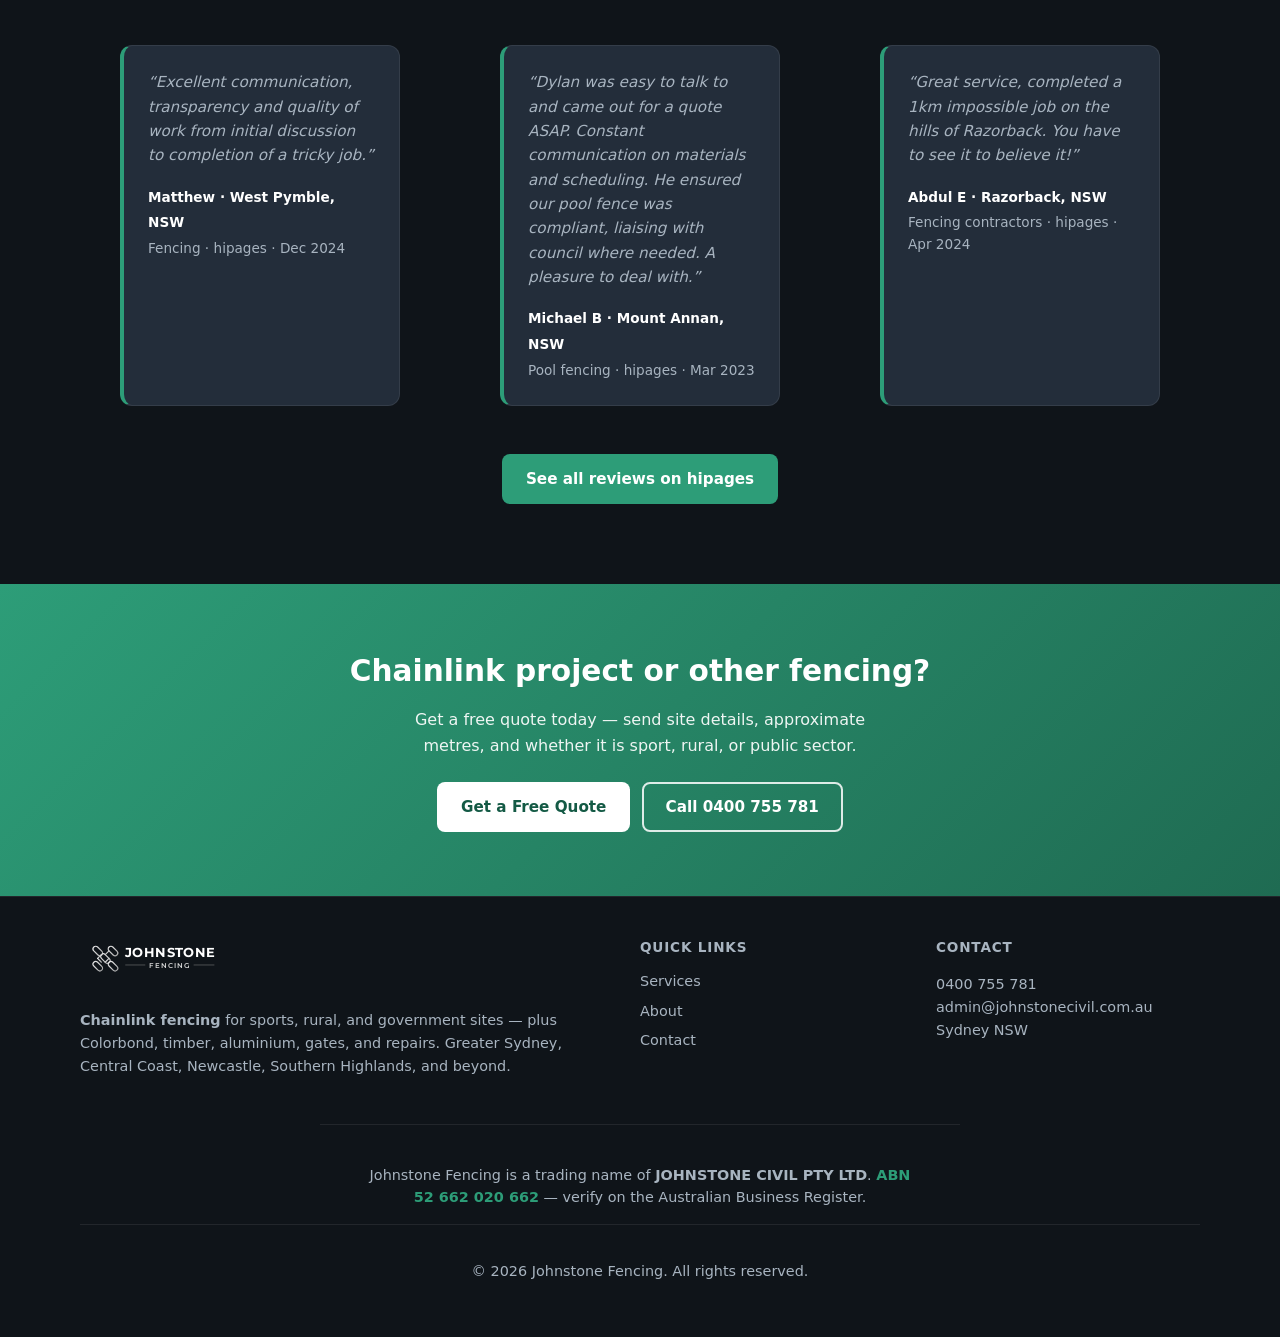
==== commit 41b3aeea: "Improve SEO metadata, FAQ schema, and internal linking. Refresh page titles/meta tags, add homepage " ====
--- a/index.html
+++ b/index.html
@@ -9,18 +9,22 @@
       href="https://fonts.googleapis.com/css2?family=Montserrat:wght@500;700&display=swap"
       rel="stylesheet"
     />
-    <title>Johnstone Fencing | Chainlink Fencing Sydney — Sports, Rural &amp; Government</title>
+    <title>Chain Link Fencing Sydney | Residential, Commercial &amp; Public | Johnstone Fencing</title>
     <meta
       name="description"
-      content="Chainlink fencing specialists — Greater Sydney, Central Coast, Newcastle, Southern Highlands. Sports, rural &amp; government. Colorbond, timber, aluminium &amp; repairs. Free quotes."
+      content="Chain link and chainwire fencing in Sydney for residential, commercial, sports, rural, and public sites. Colorbond, timber, aluminium, gates, and repairs. Free quotes."
     />
     <link rel="stylesheet" href="css/styles.css" />
+    <link rel="icon" type="image/svg+xml" href="favicon.svg" />
+    <meta name="application-name" content="Johnstone Fencing" />
+    <meta name="apple-mobile-web-app-title" content="Johnstone Fencing" />
     <link rel="canonical" href="https://johnstone-fencing.vercel.app/" />
     <meta property="og:url" content="https://johnstone-fencing.vercel.app/" />
-    <meta property="og:title" content="Johnstone Fencing | Chainlink Fencing Sydney" />
+    <meta property="og:title" content="Chain Link Fencing Sydney | Johnstone Fencing" />
+    <meta property="og:site_name" content="Johnstone Fencing" />
     <meta
       property="og:description"
-      content="Chainlink fencing for sports, rural and government sites across Sydney — plus Colorbond, timber and more. Licensed, insured. Call for a free quote."
+      content="Chain link and chainwire fencing across Greater Sydney, the Central Coast, Newcastle, and the Southern Highlands. Residential, commercial, and public projects."
     />
     <meta property="og:type" content="website" />
     <meta property="og:locale" content="en_AU" />
@@ -28,6 +32,13 @@
       property="og:image"
       content="https://johnstone-fencing.vercel.app/images/fenching-hero-1920x600.jpg"
     />
+    <meta name="twitter:card" content="summary_large_image" />
+    <meta name="twitter:title" content="Chain Link Fencing Sydney | Johnstone Fencing" />
+    <meta
+      name="twitter:description"
+      content="Chain link and chainwire fencing across Sydney and regional NSW, plus Colorbond, timber, aluminium, gates, and repairs."
+    />
+    <meta name="twitter:image" content="https://johnstone-fencing.vercel.app/images/fenching-hero-1920x600.jpg" />
     <meta name="theme-color" content="#0f1419" />
     <script type="application/ld+json">
       {
@@ -35,7 +46,7 @@
         "@type": "HomeAndConstructionBusiness",
         "name": "Johnstone Fencing",
         "legalName": "JOHNSTONE CIVIL PTY LTD",
-        "description": "Chainlink fencing specialists in Sydney for sports facilities, rural properties, and government projects. Also Colorbond, timber, aluminium, gates, and repairs.",
+        "description": "Chain link and chainwire fencing in Sydney for residential, commercial, sports, rural, and public sites. Also Colorbond, timber, aluminium, gates, and repairs.",
         "url": "https://johnstone-fencing.vercel.app/",
         "telephone": "+61400755781",
         "email": "admin@johnstonecivil.com.au",
@@ -59,6 +70,54 @@
           "Government and institutional fencing",
           "Colorbond fencing",
           "Timber fencing"
+        ]
+      }
+    </script>
+    <script type="application/ld+json">
+      {
+        "@context": "https://schema.org",
+        "@type": "WebSite",
+        "name": "Johnstone Fencing",
+        "url": "https://johnstone-fencing.vercel.app/"
+      }
+    </script>
+    <script type="application/ld+json">
+      {
+        "@context": "https://schema.org",
+        "@type": "FAQPage",
+        "mainEntity": [
+          {
+            "@type": "Question",
+            "name": "Do you install chain link fencing for homes as well as commercial sites?",
+            "acceptedAnswer": {
+              "@type": "Answer",
+              "text": "Yes. We install chain link and chainwire fencing for residential, commercial, sports, rural, and public-sector projects across Greater Sydney and surrounding regions."
+            }
+          },
+          {
+            "@type": "Question",
+            "name": "Which areas do you service?",
+            "acceptedAnswer": {
+              "@type": "Answer",
+              "text": "We service Greater Sydney, the Central Coast, Newcastle and the Hunter, and the Southern Highlands, and can travel regionally for suitable projects."
+            }
+          },
+          {
+            "@type": "Question",
+            "name": "Do you also install Colorbond, timber, aluminium, and gates?",
+            "acceptedAnswer": {
+              "@type": "Answer",
+              "text": "Yes. In addition to chainwire, we supply and install Colorbond, timber, aluminium, gates, and custom fencing, plus repairs."
+            }
+          },
+          {
+            "@type": "Question",
+            "name": "Can I get a free quote?",
+            "acceptedAnswer": {
+              "@type": "Answer",
+              "text": "Yes. Call 0400 755 781 or request a quote through our contact page with your suburb, site type, and approximate metres."
+            }
+          }
         ]
       }
     </script>
@@ -336,7 +395,10 @@
               areas), the <strong>Central Coast</strong>, <strong>Newcastle</strong> and the Hunter, and the
               <strong>Southern Highlands</strong> — for <strong>sports</strong>, <strong>rural</strong>,
               <strong>government</strong>, and residential projects. We still work daily in Western Sydney (e.g.
-              Liverpool, Campbelltown, Parramatta) and travel throughout the region for the right job.
+              Liverpool, Campbelltown, Parramatta) and travel throughout the region for the right job. Explore
+              <a href="services.html#chainlink">chainlink options</a>, <a href="services.html#colorbond">Colorbond</a>,
+              and <a href="services.html#gates">custom gates</a> before you
+              <a href="contact.html">request a quote</a>.
             </p>
           </div>
           <div class="pills" role="list">
@@ -346,6 +408,40 @@
             <span class="pill" role="listitem">Southern Highlands</span>
             <span class="pill" role="listitem">Western Sydney</span>
             <span class="pill" role="listitem">Regional NSW</span>
+          </div>
+        </div>
+      </section>
+
+      <section class="section section-alt" id="faq" aria-labelledby="faq-heading">
+        <div class="container">
+          <div class="section-header">
+            <p class="section-kicker">Common questions</p>
+            <h2 id="faq-heading">FAQs about chain link fencing in Sydney</h2>
+          </div>
+          <div class="prose prose-wide">
+            <h3>Do you handle residential and commercial fencing?</h3>
+            <p>
+              Yes. We work on <strong>residential</strong>, <strong>commercial</strong>, <strong>sports</strong>,
+              <strong>rural</strong>, and <strong>public-sector</strong> sites. See our full
+              <a href="services.html">fencing services</a>.
+            </p>
+            <h3>What suburbs and regions do you cover?</h3>
+            <p>
+              We cover Greater Sydney, the Central Coast, Newcastle and the Hunter, and the Southern Highlands. Common
+              enquiries come from Parramatta, Blacktown, Penrith, Campbelltown, Liverpool, Castle Hill, Hornsby,
+              Gosford, and Newcastle.
+            </p>
+            <h3>Do you only do chainwire?</h3>
+            <p>
+              Chainwire is our specialty, but we also install <a href="services.html#colorbond">Colorbond</a>,
+              <a href="services.html#timber">timber</a>, <a href="services.html#aluminium">aluminium</a>, and
+              <a href="services.html#gates">gates</a>, plus <a href="services.html#repairs">repairs</a>.
+            </p>
+            <h3>How do I get a quote?</h3>
+            <p>
+              Call <a href="tel:+61400755781">0400 755 781</a> or use the
+              <a href="contact.html">quote form</a> with your suburb, site type, and approximate fence length.
+            </p>
           </div>
         </div>
       </section>
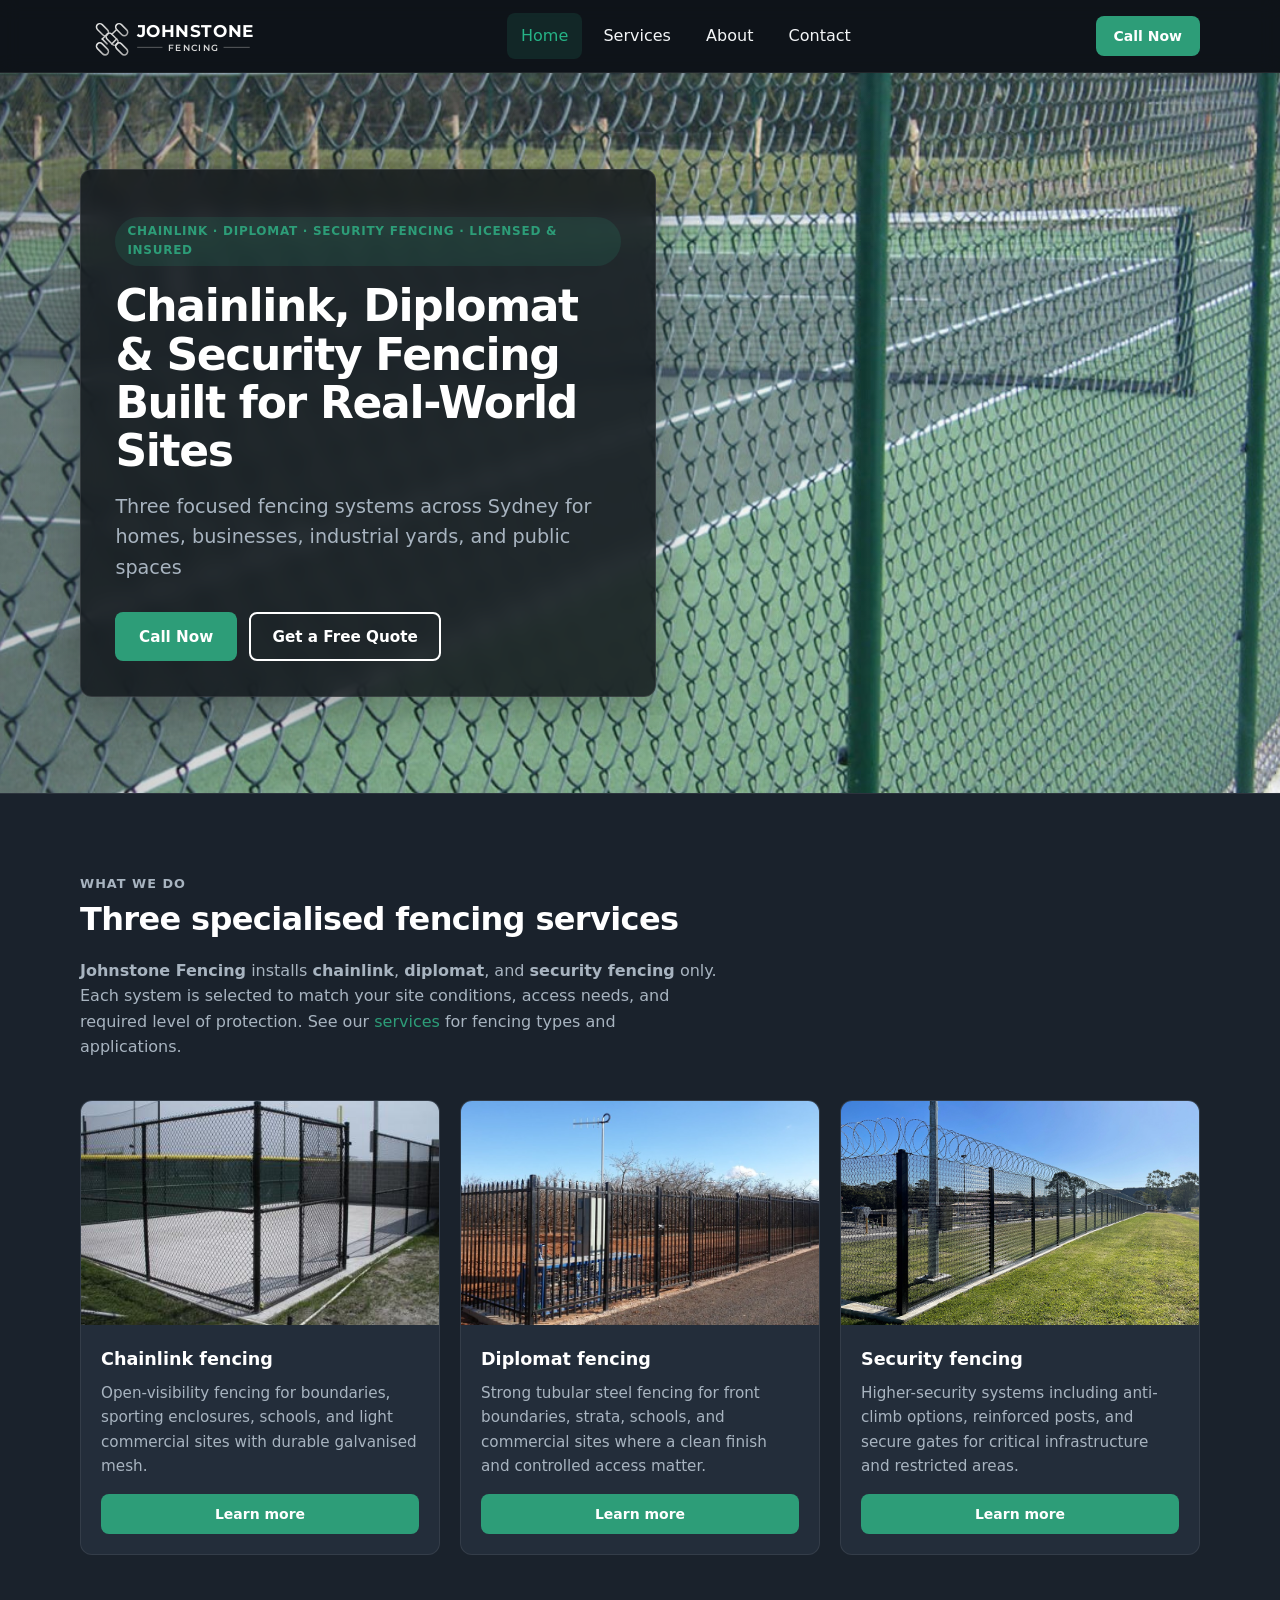
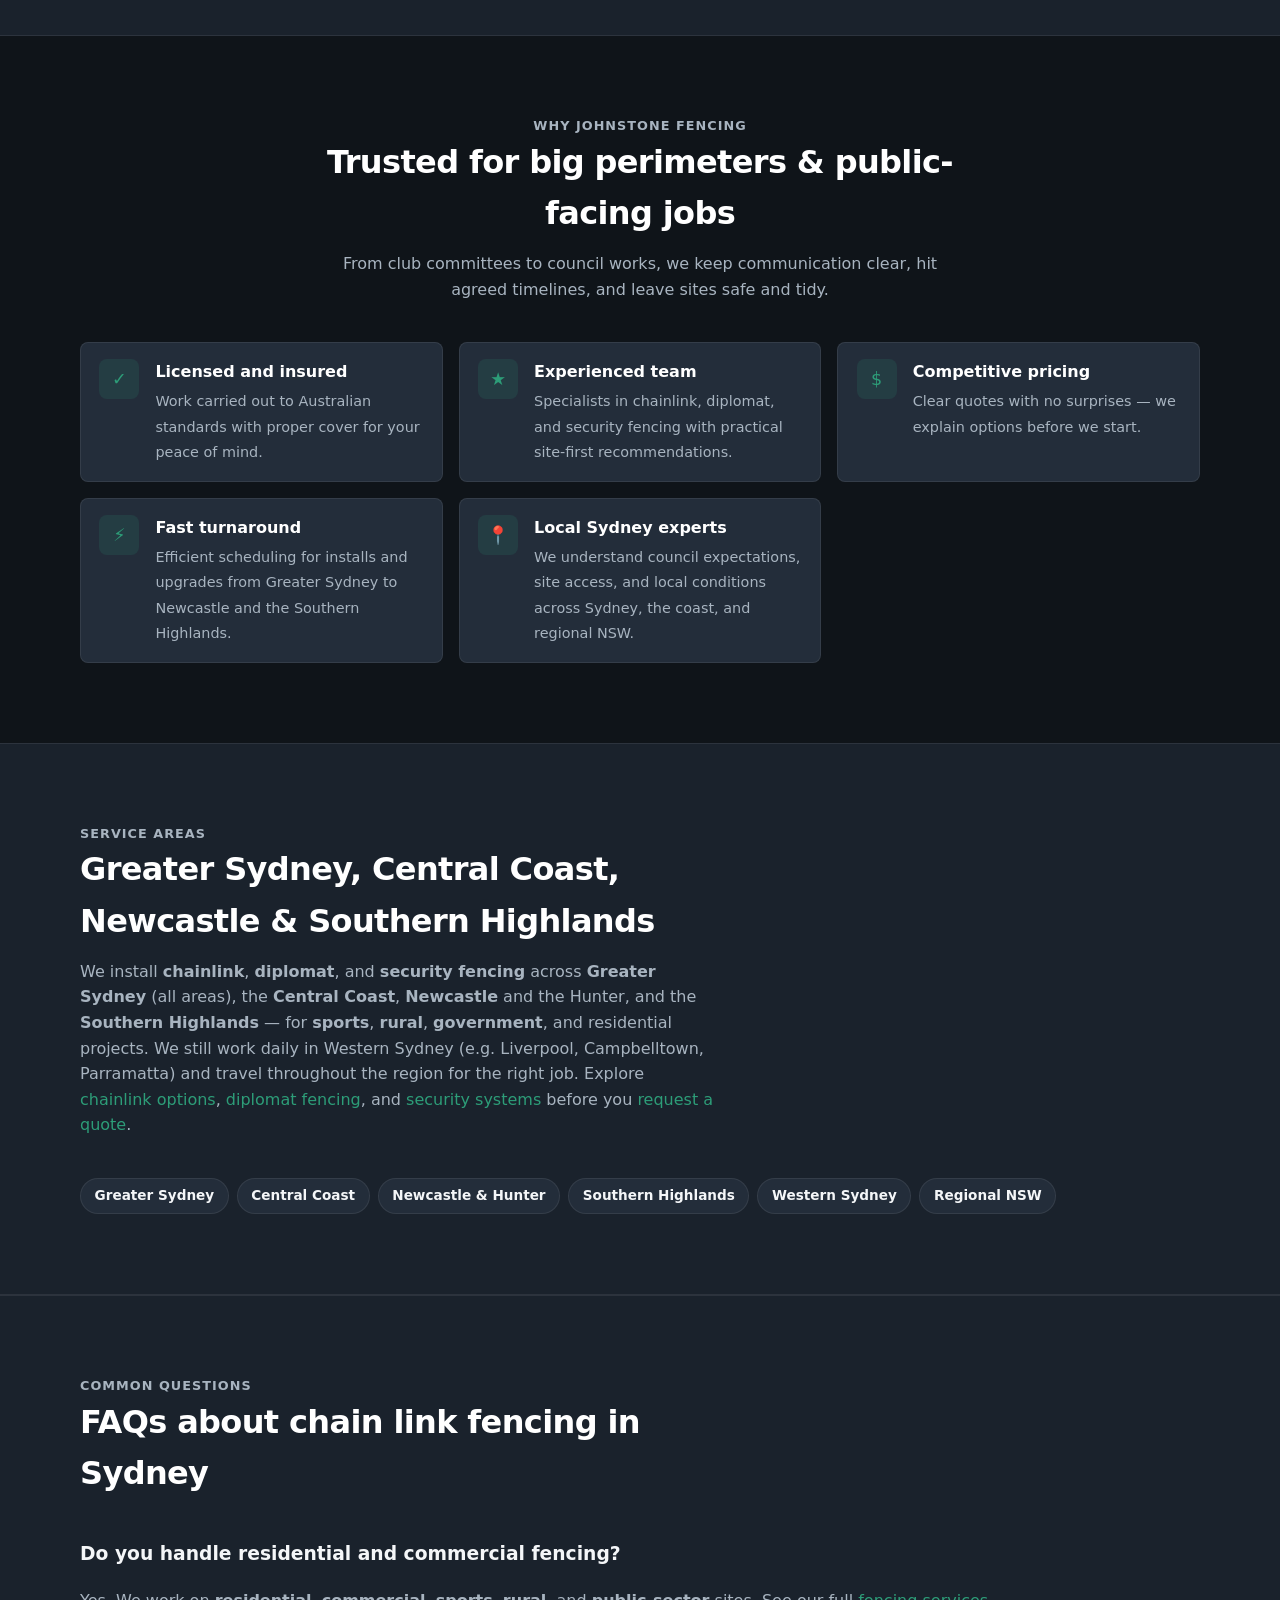
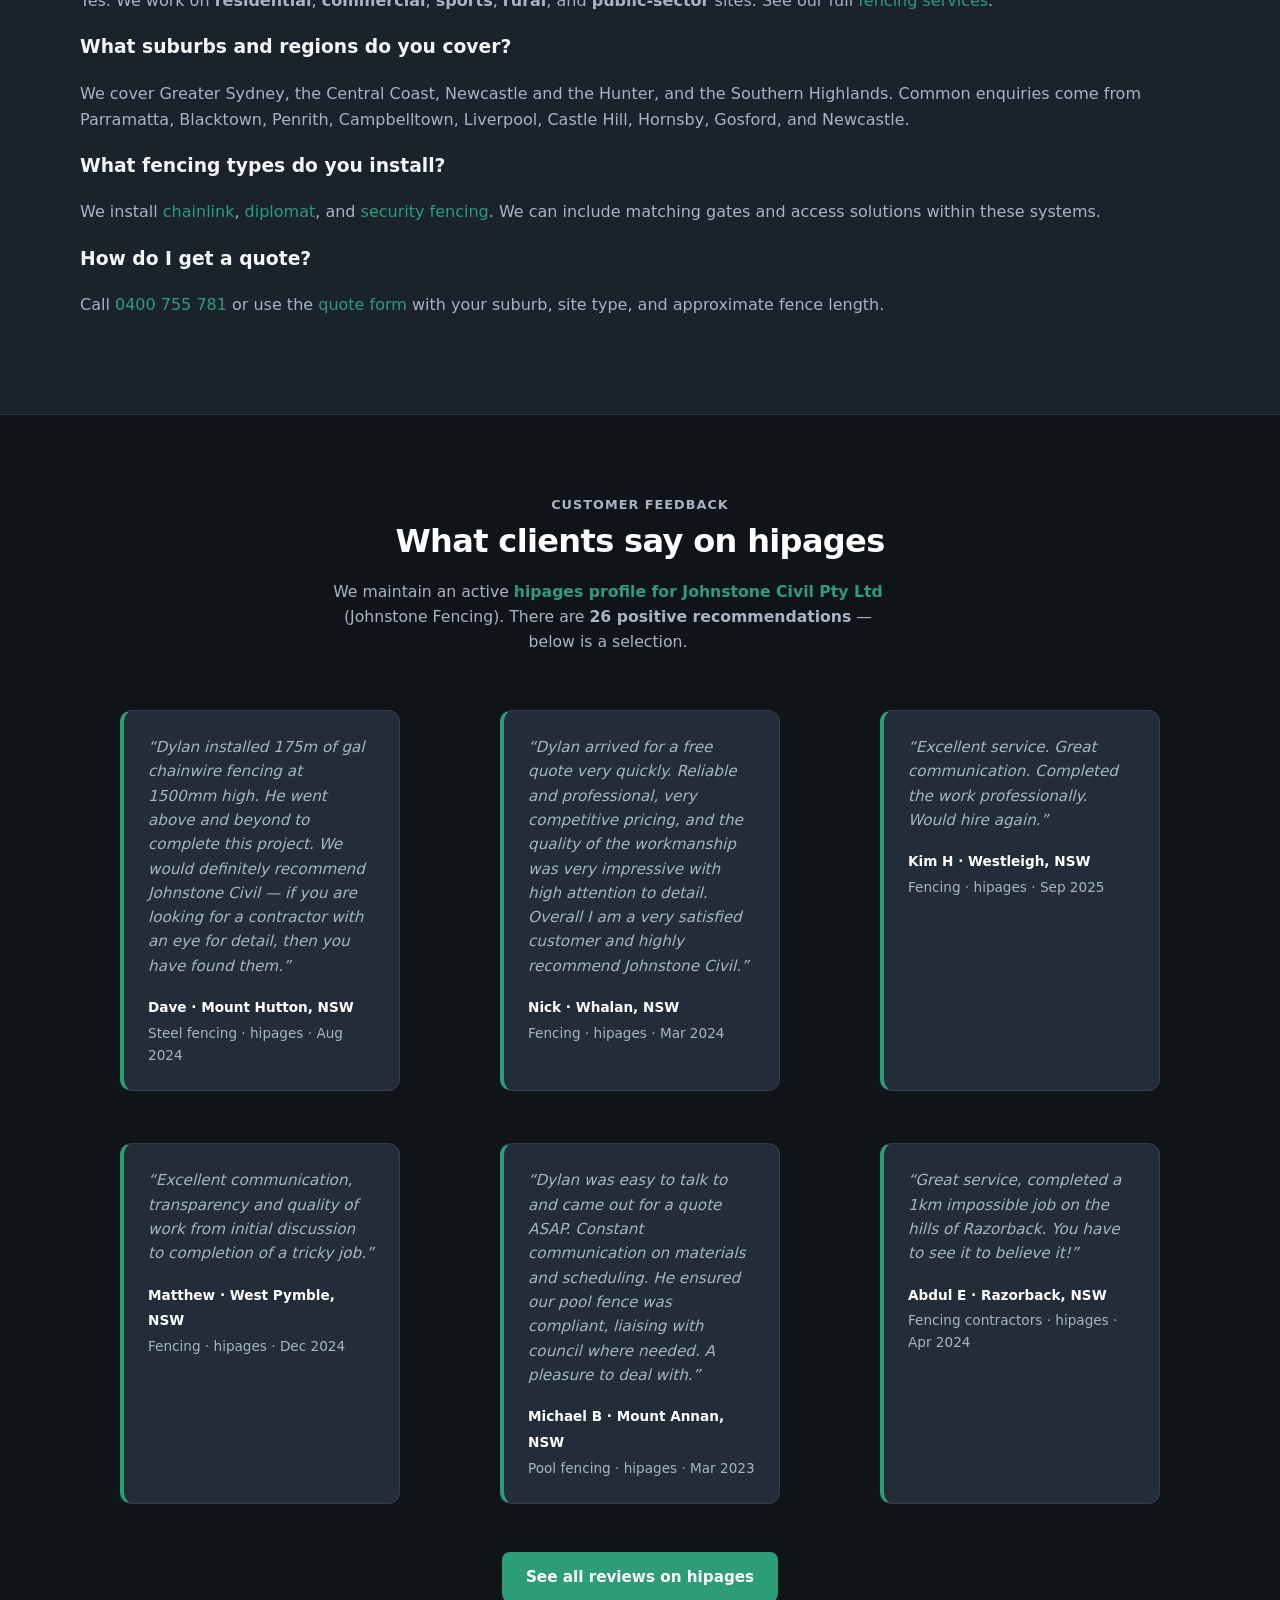
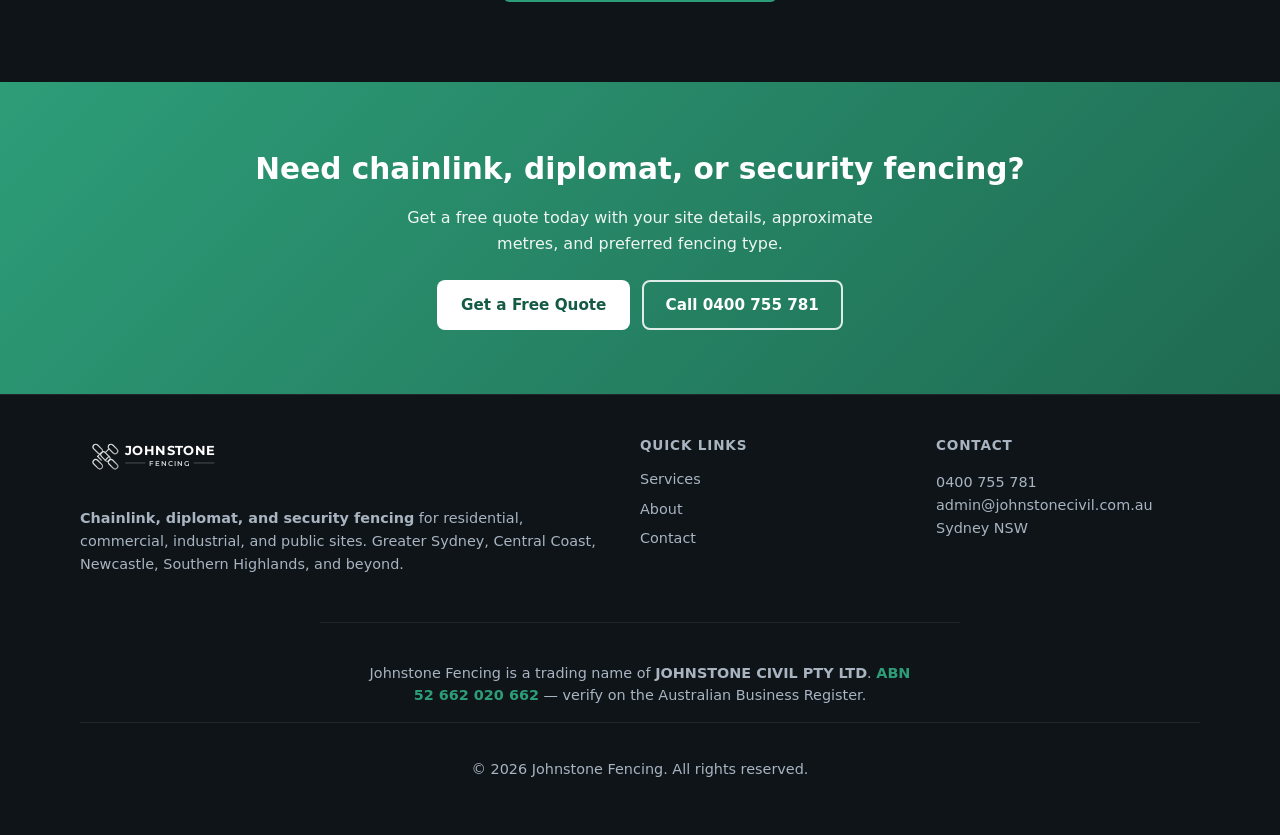
==== commit 76005fc1: "Align website services to chainlink, diplomat, and security fencing only. Remove legacy service refe" ====
--- a/index.html
+++ b/index.html
@@ -9,10 +9,10 @@
       href="https://fonts.googleapis.com/css2?family=Montserrat:wght@500;700&display=swap"
       rel="stylesheet"
     />
-    <title>Chain Link Fencing Sydney | Residential, Commercial &amp; Public | Johnstone Fencing</title>
+    <title>Fencing Services Sydney | Chainlink, Diplomat &amp; Security Fencing</title>
     <meta
       name="description"
-      content="Chain link and chainwire fencing in Sydney for residential, commercial, sports, rural, and public sites. Colorbond, timber, aluminium, gates, and repairs. Free quotes."
+      content="Sydney fencing specialists in Chainlink, Diplomat &amp; Security fencing for residential, commercial, industrial, and public sites. Free quotes."
     />
     <link rel="stylesheet" href="css/styles.css" />
     <link rel="icon" type="image/svg+xml" href="favicon.svg" />
@@ -20,11 +20,11 @@
     <meta name="apple-mobile-web-app-title" content="Johnstone Fencing" />
     <link rel="canonical" href="https://johnstone-fencing.vercel.app/" />
     <meta property="og:url" content="https://johnstone-fencing.vercel.app/" />
-    <meta property="og:title" content="Chain Link Fencing Sydney | Johnstone Fencing" />
+    <meta property="og:title" content="Chainlink, Diplomat &amp; Security Fencing | Johnstone Fencing" />
     <meta property="og:site_name" content="Johnstone Fencing" />
     <meta
       property="og:description"
-      content="Chain link and chainwire fencing across Greater Sydney, the Central Coast, Newcastle, and the Southern Highlands. Residential, commercial, and public projects."
+      content="Chainlink, Diplomat &amp; Security fencing across Greater Sydney, the Central Coast, Newcastle, and the Southern Highlands."
     />
     <meta property="og:type" content="website" />
     <meta property="og:locale" content="en_AU" />
@@ -33,10 +33,10 @@
       content="https://johnstone-fencing.vercel.app/images/fenching-hero-1920x600.jpg"
     />
     <meta name="twitter:card" content="summary_large_image" />
-    <meta name="twitter:title" content="Chain Link Fencing Sydney | Johnstone Fencing" />
+    <meta name="twitter:title" content="Chainlink, Diplomat &amp; Security Fencing | Johnstone Fencing" />
     <meta
       name="twitter:description"
-      content="Chain link and chainwire fencing across Sydney and regional NSW, plus Colorbond, timber, aluminium, gates, and repairs."
+      content="Chainlink, Diplomat &amp; Security fencing across Sydney and regional NSW for homes, businesses, and public sites."
     />
     <meta name="twitter:image" content="https://johnstone-fencing.vercel.app/images/fenching-hero-1920x600.jpg" />
     <meta name="theme-color" content="#0f1419" />
@@ -46,7 +46,7 @@
         "@type": "HomeAndConstructionBusiness",
         "name": "Johnstone Fencing",
         "legalName": "JOHNSTONE CIVIL PTY LTD",
-        "description": "Chain link and chainwire fencing in Sydney for residential, commercial, sports, rural, and public sites. Also Colorbond, timber, aluminium, gates, and repairs.",
+        "description": "Chainlink, diplomat, and security fencing in Sydney for residential, commercial, industrial, and public-sector sites.",
         "url": "https://johnstone-fencing.vercel.app/",
         "telephone": "+61400755781",
         "email": "admin@johnstonecivil.com.au",
@@ -68,8 +68,8 @@
           "Sports ground fencing",
           "Rural fencing",
           "Government and institutional fencing",
-          "Colorbond fencing",
-          "Timber fencing"
+          "Diplomat fencing",
+          "Security fencing"
         ]
       }
     </script>
@@ -104,10 +104,10 @@
           },
           {
             "@type": "Question",
-            "name": "Do you also install Colorbond, timber, aluminium, and gates?",
+            "name": "What fencing services do you offer?",
             "acceptedAnswer": {
               "@type": "Answer",
-              "text": "Yes. In addition to chainwire, we supply and install Colorbond, timber, aluminium, gates, and custom fencing, plus repairs."
+              "text": "We supply and install chainlink fencing, diplomat fencing, and security fencing, including matching gates and access points where required."
             }
           },
           {
@@ -208,9 +208,9 @@
         <div class="hero-overlay" aria-hidden="true"></div>
         <div class="container">
           <div class="hero-content">
-            <p class="hero-badge">Chainlink fencing Sydney · Licensed &amp; insured</p>
-            <h1 id="hero-heading">High-Quality Chain Link Fencing for Residential, Commercial, and Public Spaces</h1>
-            <p class="lead">Secure, long-lasting chainwire installs across Sydney — plus Colorbond, timber and more when you need it</p>
+            <p class="hero-badge">Chainlink · Diplomat · Security Fencing · Licensed &amp; insured</p>
+            <h1 id="hero-heading">Chainlink, Diplomat &amp; Security Fencing Built for Real-World Sites</h1>
+            <p class="lead">Three focused fencing systems across Sydney for homes, businesses, industrial yards, and public spaces</p>
             <div class="hero-actions">
               <a class="btn btn-primary" href="tel:+61400755781">Call Now</a>
               <a class="btn btn-outline" href="contact.html">Get a Free Quote</a>
@@ -223,12 +223,12 @@
         <div class="container">
           <div class="section-header">
             <p class="section-kicker">What we do</p>
-            <h2 id="services-heading">Chainlink specialists — full fencing range available</h2>
+            <h2 id="services-heading">Three specialised fencing services</h2>
             <p>
-              <strong>Johnstone Fencing</strong> focuses on <strong>chainlink (chainwire) fencing in Sydney</strong> for
-              <strong>sports grounds</strong>, <strong>rural blocks</strong>, and <strong>government</strong> sites — with
-              the documentation and workmanship those jobs demand. We also supply and install Colorbond, timber,
-              aluminium, gates, and repairs. See our <a href="services.html">services</a> for detail.
+              <strong>Johnstone Fencing</strong> installs <strong>chainlink</strong>, <strong>diplomat</strong>, and
+              <strong>security fencing</strong> only. Each system is selected to match your site conditions, access needs,
+              and required level of protection. See our <a href="services.html">services</a> for fencing types and
+              applications.
             </p>
           </div>
           <div class="grid grid-3">
@@ -245,8 +245,8 @@
               <div class="card-body">
                 <h3>Chainlink fencing</h3>
                 <p>
-                  Sports complexes, school ovals, rural perimeters, council depots, and public facilities — galvanised
-                  chainwire built to last in Sydney conditions.
+                  Open-visibility fencing for boundaries, sporting enclosures, schools, and light commercial sites with
+                  durable galvanised mesh.
                 </p>
                 <a class="btn btn-primary btn-sm" href="services.html#chainlink">Learn more</a>
               </div>
@@ -254,81 +254,39 @@
             <article class="card">
               <div class="card-media">
                 <img
-                  src="images/colorbond-steel-fencing.png"
-                  alt="Colorbond steel boundary fencing"
+                  src="images/diplomat-fencing.png"
+                  alt="Diplomat style tubular fencing and gate"
                   width="800"
                   height="423"
                   loading="lazy"
                 />
               </div>
               <div class="card-body">
-                <h3>Colorbond fencing</h3>
-                <p>Durable, low-maintenance steel fencing for privacy and security when chainlink is not the right fit.</p>
-                <a class="btn btn-primary btn-sm" href="services.html#colorbond">Learn more</a>
+                <h3>Diplomat fencing</h3>
+                <p>
+                  Strong tubular steel fencing for front boundaries, strata, schools, and commercial sites where a clean
+                  finish and controlled access matter.
+                </p>
+                <a class="btn btn-primary btn-sm" href="services.html#diplomat">Learn more</a>
               </div>
             </article>
             <article class="card">
               <div class="card-media">
                 <img
-                  src="images/timber-fence.jpg"
-                  alt="Timber fence panels — natural timber boundary fencing"
-                  width="1284"
-                  height="941"
+                  src="images/security-fencing.png"
+                  alt="High-security steel perimeter fencing at a commercial site"
+                  width="800"
+                  height="423"
                   loading="lazy"
                 />
               </div>
               <div class="card-body">
-                <h3>Timber fencing</h3>
-                <p>Classic paling and feature timber options for a warm, traditional look on any block.</p>
-                <a class="btn btn-primary btn-sm" href="services.html#timber">Learn more</a>
-              </div>
-            </article>
-            <article class="card">
-              <div class="card-media">
-                <img
-                  src="images/aluminium-slat-fencing.png"
-                  alt="Aluminium slat fencing — slimline boundary screening"
-                  width="1024"
-                  height="682"
-                  loading="lazy"
-                />
-              </div>
-              <div class="card-body">
-                <h3>Aluminium fencing</h3>
-                <p>Lightweight, rust-resistant fencing and pool-compliant solutions with a clean, modern profile.</p>
-                <a class="btn btn-primary btn-sm" href="services.html#aluminium">Learn more</a>
-              </div>
-            </article>
-            <article class="card">
-              <div class="card-media">
-                <img
-                  src="images/driveway-gate.png"
-                  alt="Custom automatic driveway gate installation"
-                  width="1024"
-                  height="768"
-                  loading="lazy"
-                />
-              </div>
-              <div class="card-body">
-                <h3>Gates &amp; custom fencing</h3>
-                <p>Matching gates, side entries, and custom layouts built to suit your access and style.</p>
-                <a class="btn btn-primary btn-sm" href="services.html#gates">Learn more</a>
-              </div>
-            </article>
-            <article class="card">
-              <div class="card-media">
-                <img
-                  src="images/fence-repair-tools.jpg"
-                  alt="Tools and materials for fence repair work"
-                  width="1200"
-                  height="712"
-                  loading="lazy"
-                />
-              </div>
-              <div class="card-body">
-                <h3>Fence repairs</h3>
-                <p>Storm damage, leaning posts, and worn sections — we repair fast to restore safety and street appeal.</p>
-                <a class="btn btn-primary btn-sm" href="services.html#repairs">Learn more</a>
+                <h3>Security fencing</h3>
+                <p>
+                  Higher-security systems including anti-climb options, reinforced posts, and secure gates for critical
+                  infrastructure and restricted areas.
+                </p>
+                <a class="btn btn-primary btn-sm" href="services.html#security">Learn more</a>
               </div>
             </article>
           </div>
@@ -357,7 +315,7 @@
               <span class="icon" aria-hidden="true">★</span>
               <div>
                 <strong>Experienced team</strong>
-                <span>Heavy focus on chainwire and large runs — plus Colorbond, timber, and aluminium when required.</span>
+                <span>Specialists in chainlink, diplomat, and security fencing with practical site-first recommendations.</span>
               </div>
             </li>
             <li>
@@ -371,7 +329,7 @@
               <span class="icon" aria-hidden="true">⚡</span>
               <div>
                 <strong>Fast turnaround</strong>
-                <span>Efficient scheduling for installs and repairs from Greater Sydney to Newcastle and the Southern Highlands.</span>
+                <span>Efficient scheduling for installs and upgrades from Greater Sydney to Newcastle and the Southern Highlands.</span>
               </div>
             </li>
             <li>
@@ -391,13 +349,14 @@
             <p class="section-kicker">Service areas</p>
             <h2 id="areas-heading">Greater Sydney, Central Coast, Newcastle &amp; Southern Highlands</h2>
             <p>
-              We install <strong>chainlink fencing</strong> and other systems across <strong>Greater Sydney</strong> (all
+              We install <strong>chainlink</strong>, <strong>diplomat</strong>, and <strong>security fencing</strong>
+              across <strong>Greater Sydney</strong> (all
               areas), the <strong>Central Coast</strong>, <strong>Newcastle</strong> and the Hunter, and the
               <strong>Southern Highlands</strong> — for <strong>sports</strong>, <strong>rural</strong>,
               <strong>government</strong>, and residential projects. We still work daily in Western Sydney (e.g.
               Liverpool, Campbelltown, Parramatta) and travel throughout the region for the right job. Explore
-              <a href="services.html#chainlink">chainlink options</a>, <a href="services.html#colorbond">Colorbond</a>,
-              and <a href="services.html#gates">custom gates</a> before you
+              <a href="services.html#chainlink">chainlink options</a>, <a href="services.html#diplomat">diplomat fencing</a>,
+              and <a href="services.html#security">security systems</a> before you
               <a href="contact.html">request a quote</a>.
             </p>
           </div>
@@ -431,11 +390,11 @@
               enquiries come from Parramatta, Blacktown, Penrith, Campbelltown, Liverpool, Castle Hill, Hornsby,
               Gosford, and Newcastle.
             </p>
-            <h3>Do you only do chainwire?</h3>
+            <h3>What fencing types do you install?</h3>
             <p>
-              Chainwire is our specialty, but we also install <a href="services.html#colorbond">Colorbond</a>,
-              <a href="services.html#timber">timber</a>, <a href="services.html#aluminium">aluminium</a>, and
-              <a href="services.html#gates">gates</a>, plus <a href="services.html#repairs">repairs</a>.
+              We install <a href="services.html#chainlink">chainlink</a>, <a href="services.html#diplomat">diplomat</a>,
+              and <a href="services.html#security">security fencing</a>. We can include matching gates and access
+              solutions within these systems.
             </p>
             <h3>How do I get a quote?</h3>
             <p>
@@ -545,8 +504,8 @@
 
       <section class="cta-band" aria-labelledby="cta-heading">
         <div class="container">
-          <h2 id="cta-heading">Chainlink project or other fencing?</h2>
-          <p>Get a free quote today — send site details, approximate metres, and whether it is sport, rural, or public sector.</p>
+          <h2 id="cta-heading">Need chainlink, diplomat, or security fencing?</h2>
+          <p>Get a free quote today with your site details, approximate metres, and preferred fencing type.</p>
           <div class="cta-actions">
             <a class="btn btn-primary" href="contact.html">Get a Free Quote</a>
             <a class="btn btn-outline" href="tel:+61400755781">Call 0400 755 781</a>
@@ -598,8 +557,8 @@
             </svg>
           </a>
           <p>
-            <strong>Chainlink fencing</strong> for sports, rural, and government sites — plus Colorbond, timber,
-            aluminium, gates, and repairs. Greater Sydney, Central Coast, Newcastle, Southern Highlands, and beyond.
+            <strong>Chainlink, diplomat, and security fencing</strong> for residential, commercial, industrial, and public
+            sites. Greater Sydney, Central Coast, Newcastle, Southern Highlands, and beyond.
           </p>
         </div>
         <div>
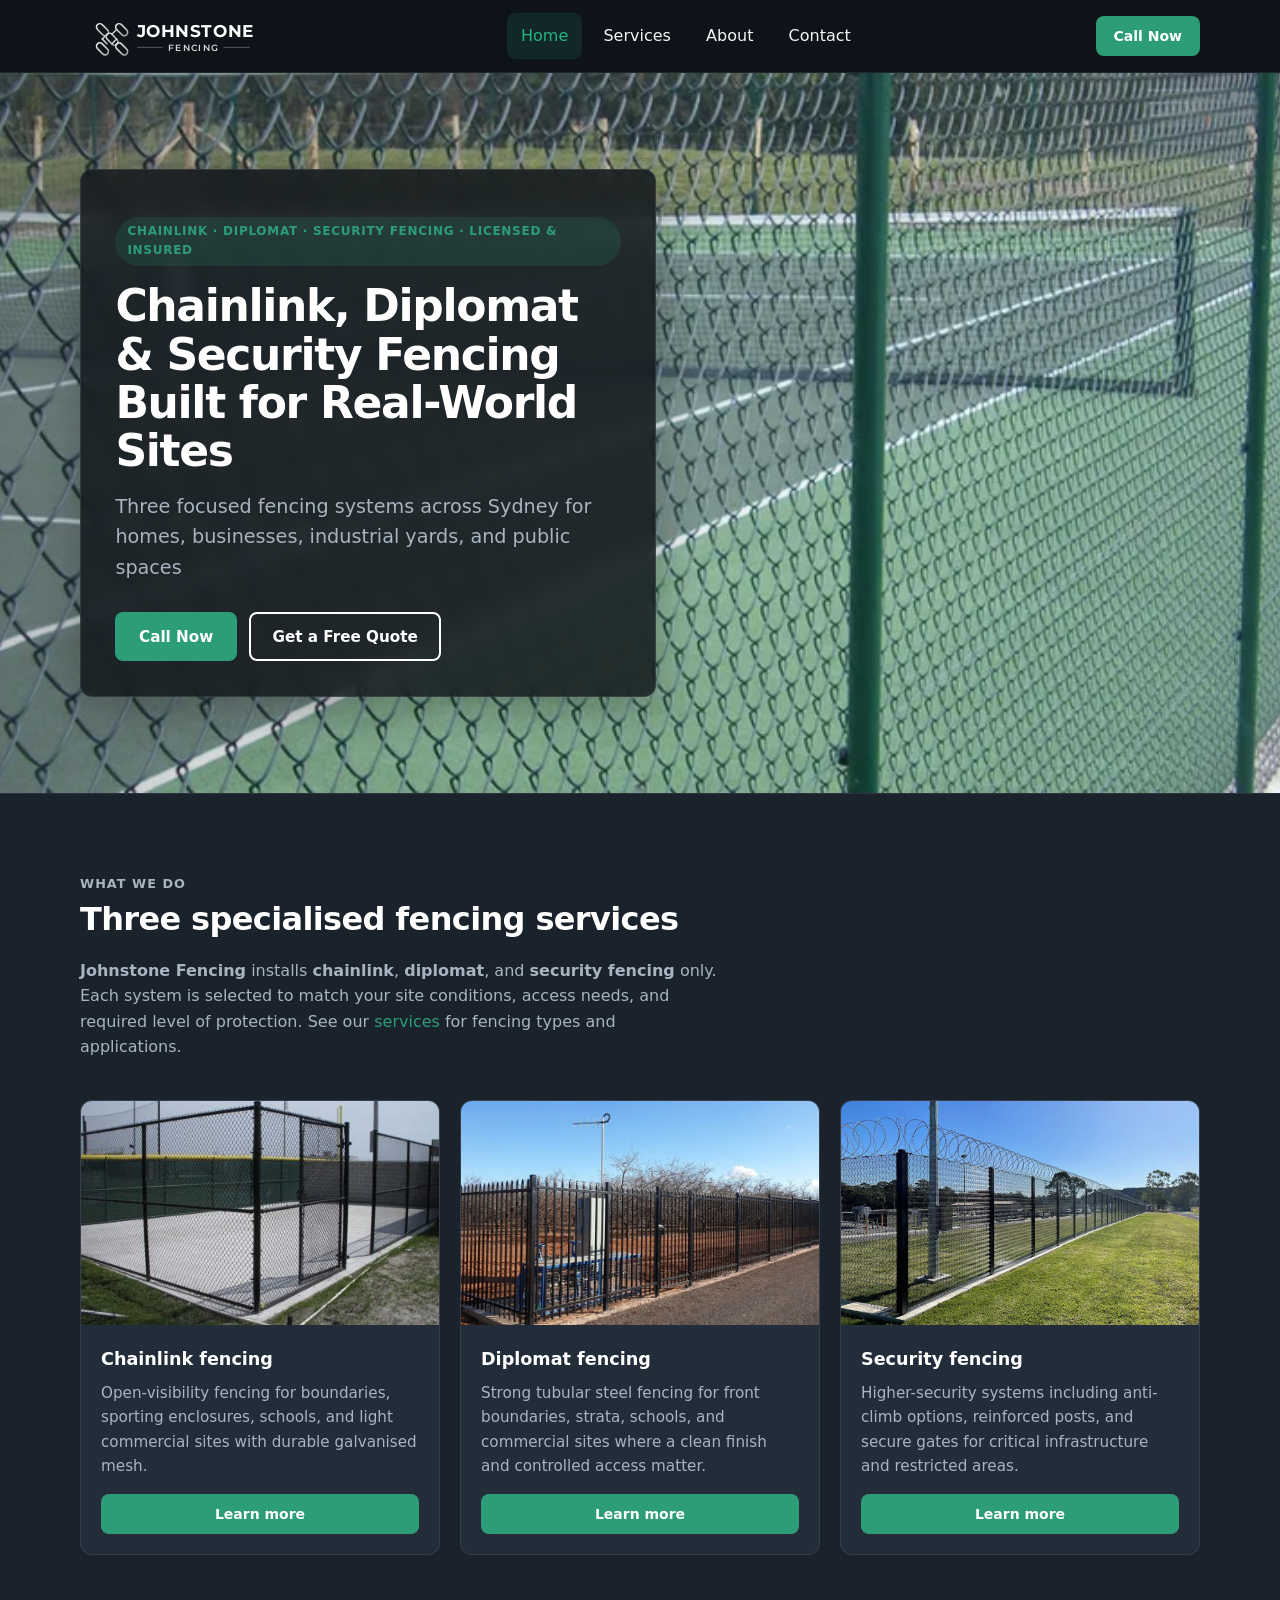
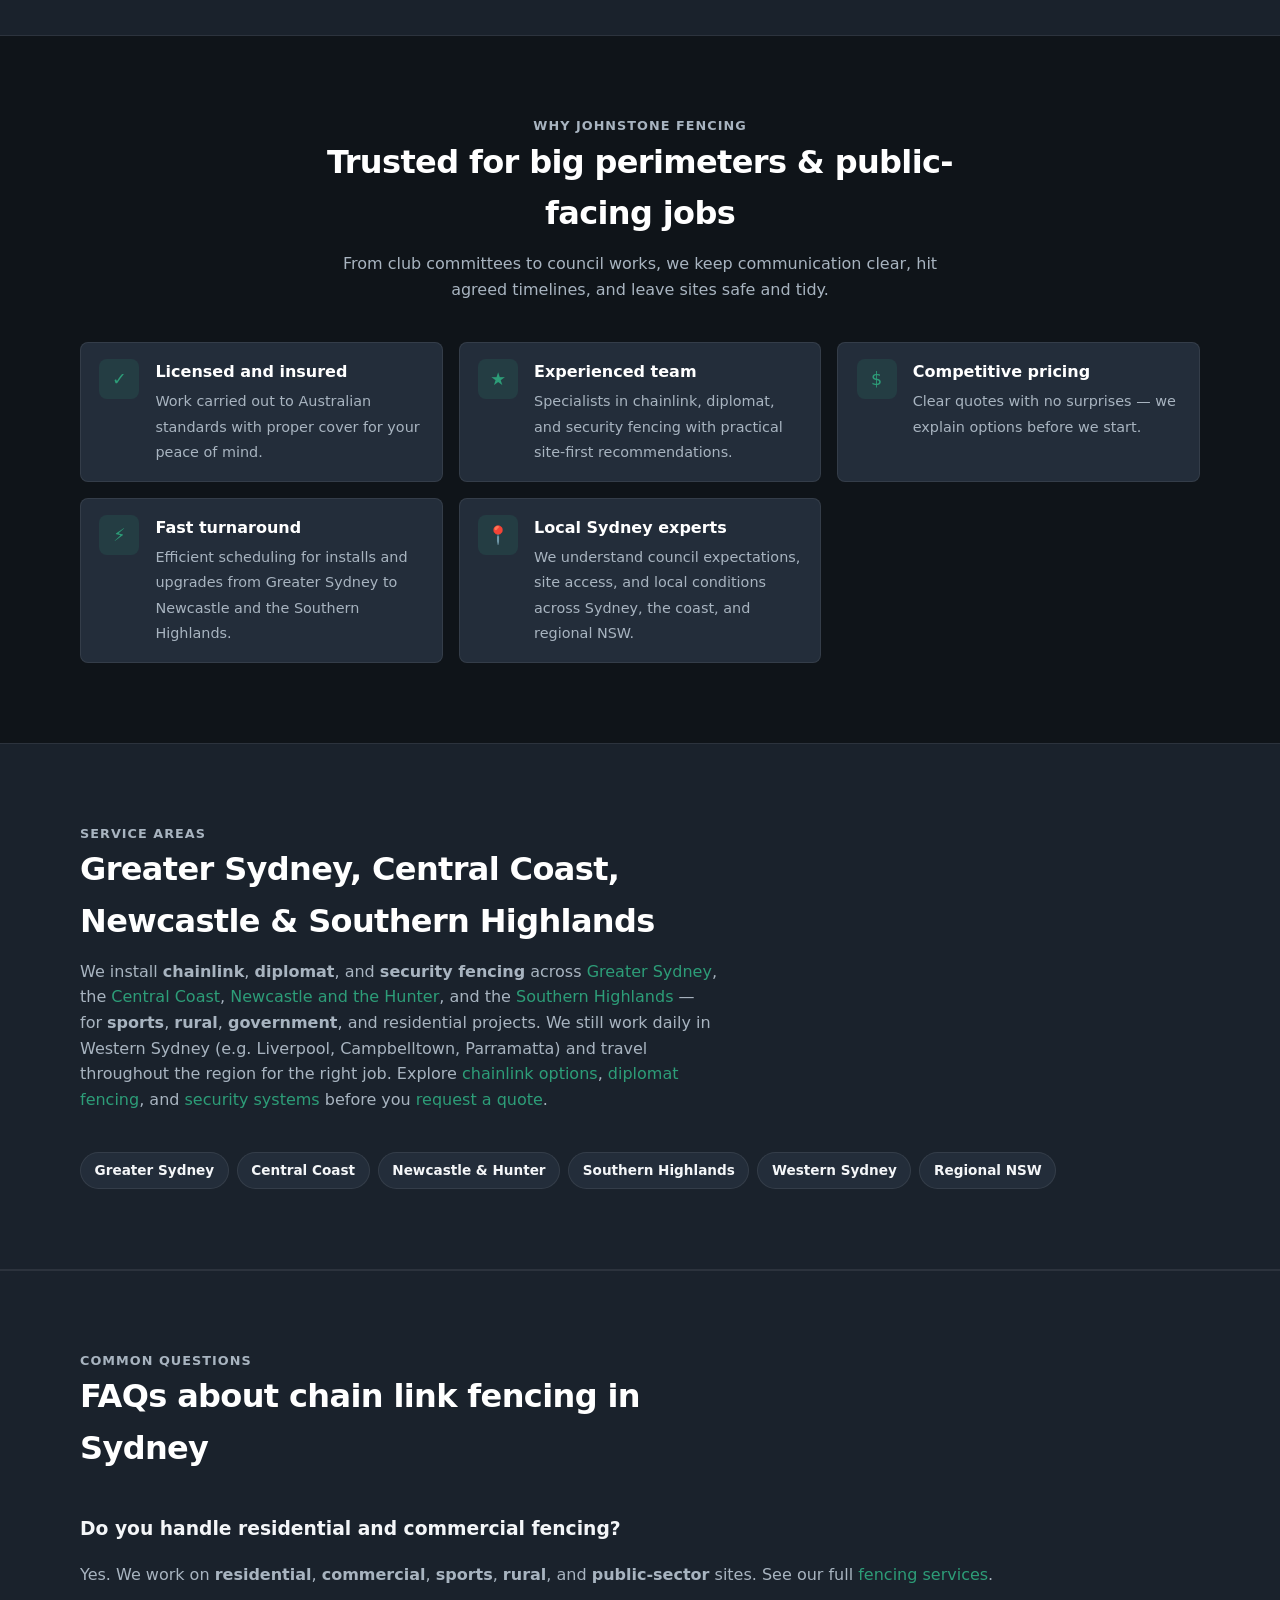
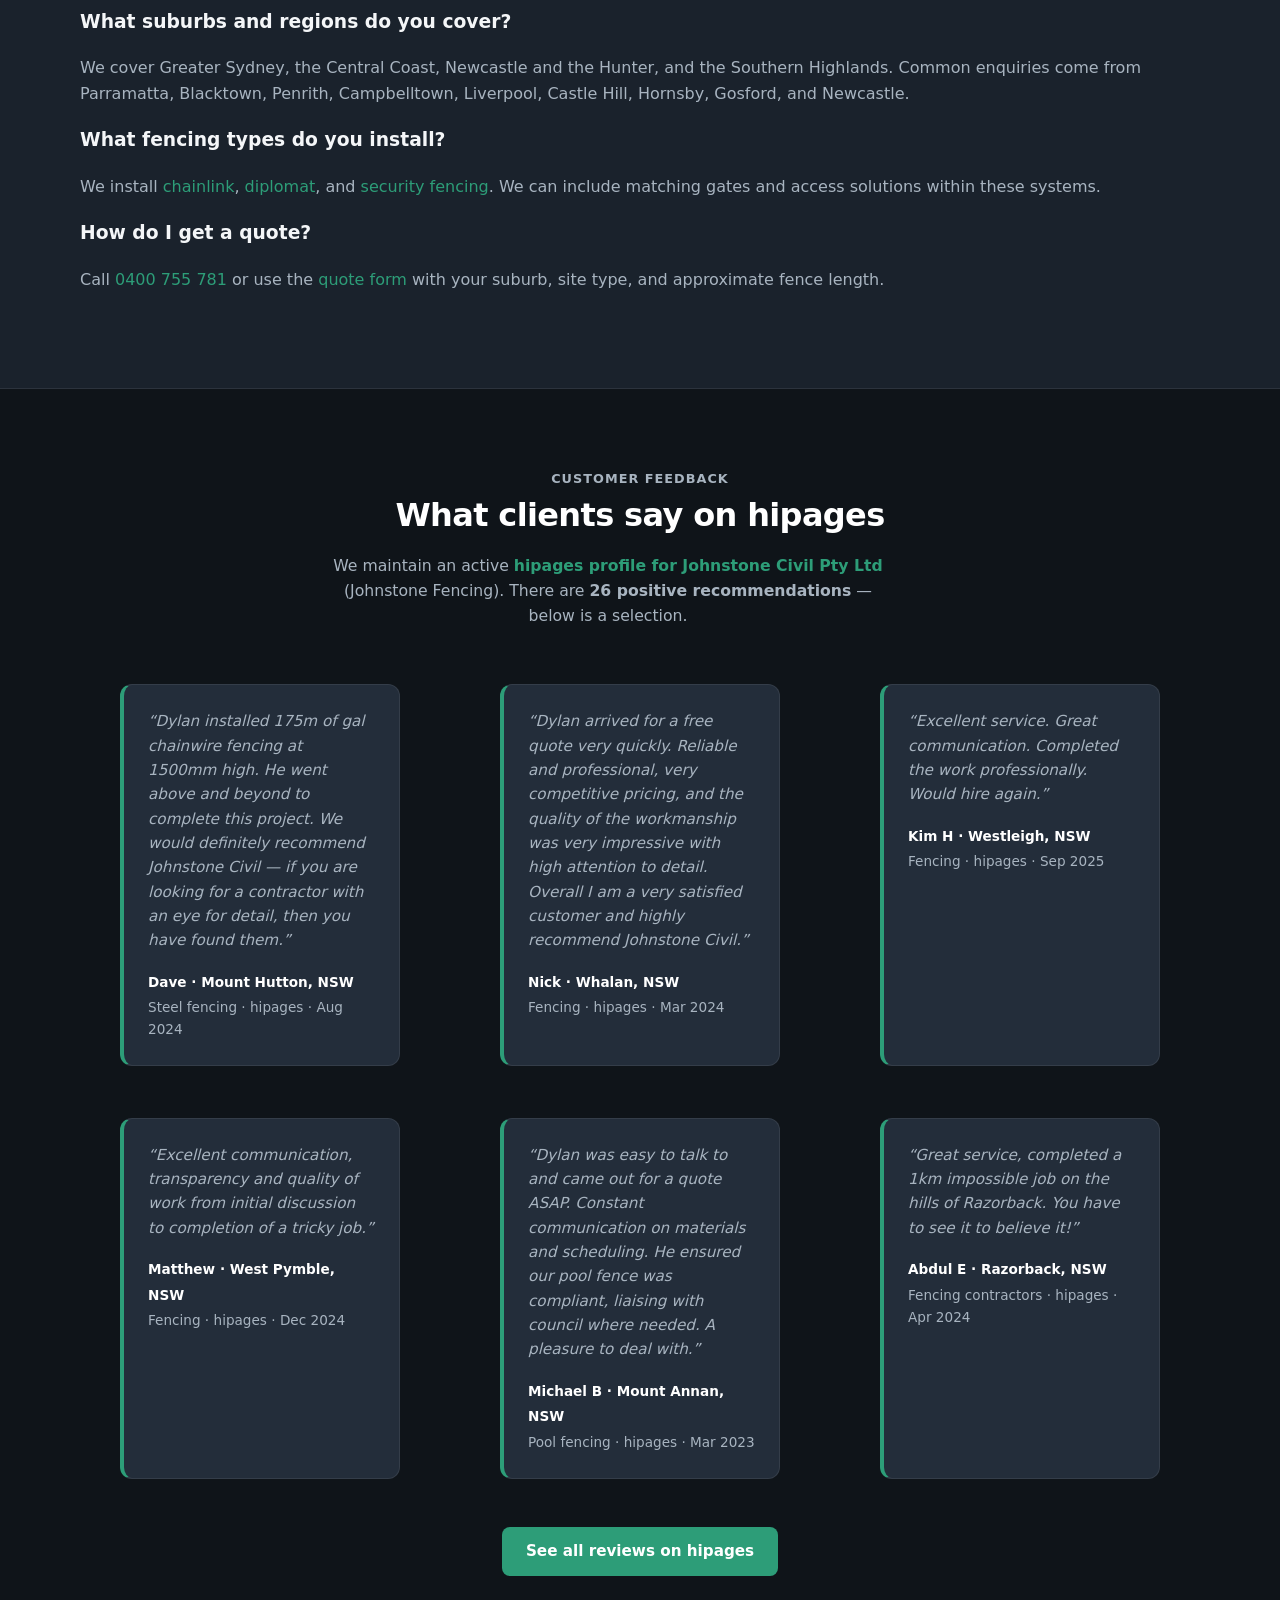
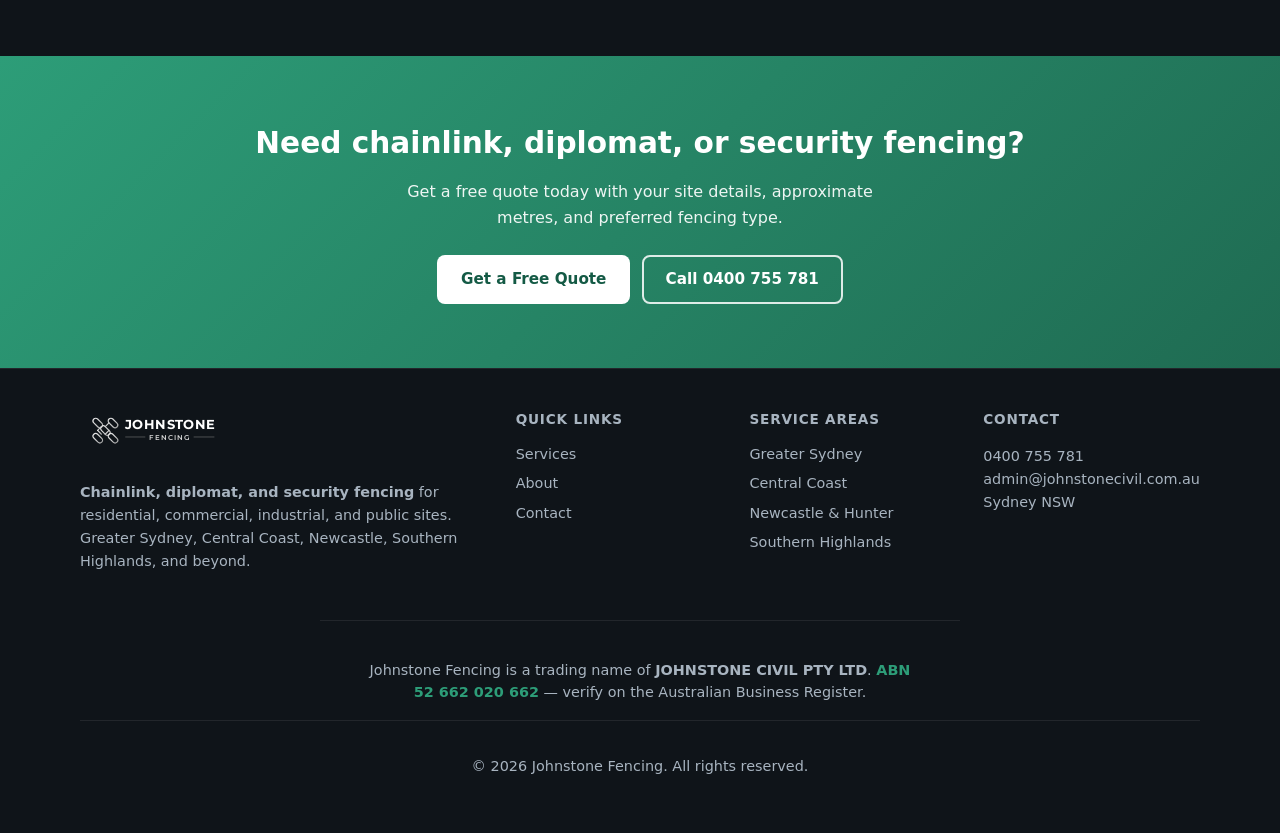
==== commit 1d33a1e8: "Maximize on-page SEO without a custom domain. Add region landing pages, extensionless canonical URLs" ====
--- a/index.html
+++ b/index.html
@@ -1,3 +1,4 @@
+<!-- SITE_URL: https://johnstone-fencing.vercel.app -->
 <!DOCTYPE html>
 <html lang="en-AU">
   <head>
@@ -6,9 +7,15 @@
     <link rel="preconnect" href="https://fonts.googleapis.com" />
     <link rel="preconnect" href="https://fonts.gstatic.com" crossorigin />
     <link
+      rel="preload"
+      href="https://fonts.googleapis.com/css2?family=Montserrat:wght@500;700&display=swap"
+      as="style"
+    />
+    <link
       href="https://fonts.googleapis.com/css2?family=Montserrat:wght@500;700&display=swap"
       rel="stylesheet"
     />
+    <link rel="sitemap" type="application/xml" href="/sitemap.xml" />
     <title>Fencing Services Sydney | Chainlink, Diplomat &amp; Security Fencing</title>
     <meta
       name="description"
@@ -32,6 +39,12 @@
       property="og:image"
       content="https://johnstone-fencing.vercel.app/images/fenching-hero-1920x600.jpg"
     />
+    <meta property="og:image:width" content="1920" />
+    <meta property="og:image:height" content="600" />
+    <meta
+      property="og:image:alt"
+      content="Commercial chainwire fencing installed by Johnstone Fencing in Sydney"
+    />
     <meta name="twitter:card" content="summary_large_image" />
     <meta name="twitter:title" content="Chainlink, Diplomat &amp; Security Fencing | Johnstone Fencing" />
     <meta
@@ -44,6 +57,7 @@
       {
         "@context": "https://schema.org",
         "@type": "HomeAndConstructionBusiness",
+        "@id": "https://johnstone-fencing.vercel.app/#business",
         "name": "Johnstone Fencing",
         "legalName": "JOHNSTONE CIVIL PTY LTD",
         "description": "Chainlink, diplomat, and security fencing in Sydney for residential, commercial, industrial, and public-sector sites.",
@@ -51,6 +65,7 @@
         "telephone": "+61400755781",
         "email": "admin@johnstonecivil.com.au",
         "image": "https://johnstone-fencing.vercel.app/images/fenching-hero-1920x600.jpg",
+        "sameAs": ["https://hipages.com.au/connect/johnstonecivilptyltd"],
         "address": {
           "@type": "PostalAddress",
           "addressLocality": "Sydney",
@@ -127,7 +142,7 @@
 
     <header class="site-header">
       <div class="container header-inner">
-        <a class="logo" href="index.html" aria-label="Johnstone Fencing — home">
+        <a class="logo" href="/" aria-label="Johnstone Fencing — home">
           <svg
             class="logo__svg"
             width="900"
@@ -183,10 +198,10 @@
         </button>
         <nav class="nav" id="site-nav" aria-label="Primary">
           <ul class="nav-list">
-            <li><a href="index.html" aria-current="page">Home</a></li>
-            <li><a href="services.html">Services</a></li>
-            <li><a href="about.html">About</a></li>
-            <li><a href="contact.html">Contact</a></li>
+            <li><a href="/" aria-current="page">Home</a></li>
+            <li><a href="/services">Services</a></li>
+            <li><a href="/about">About</a></li>
+            <li><a href="/contact">Contact</a></li>
           </ul>
         </nav>
         <a class="btn btn-primary btn-sm header-cta" href="tel:+61400755781">Call Now</a>
@@ -196,14 +211,24 @@
     <main id="main">
       <section class="hero" aria-labelledby="hero-heading">
         <div class="hero-bg" aria-hidden="true">
-          <img
-            src="images/fenching-hero-1920x600.jpg"
-            alt=""
-            width="1920"
-            height="600"
-            fetchpriority="high"
-            decoding="async"
-          />
+          <picture>
+            <source
+              type="image/webp"
+              srcset="
+                images/fenching-hero-1280x400.webp 1280w,
+                images/fenching-hero-1920x600.webp 1920w
+              "
+              sizes="100vw"
+            />
+            <img
+              src="images/fenching-hero-1920x600.jpg"
+              alt=""
+              width="1920"
+              height="600"
+              fetchpriority="high"
+              decoding="async"
+            />
+          </picture>
         </div>
         <div class="hero-overlay" aria-hidden="true"></div>
         <div class="container">
@@ -213,7 +238,7 @@
             <p class="lead">Three focused fencing systems across Sydney for homes, businesses, industrial yards, and public spaces</p>
             <div class="hero-actions">
               <a class="btn btn-primary" href="tel:+61400755781">Call Now</a>
-              <a class="btn btn-outline" href="contact.html">Get a Free Quote</a>
+              <a class="btn btn-outline" href="/contact">Get a Free Quote</a>
             </div>
           </div>
         </div>
@@ -227,7 +252,7 @@
             <p>
               <strong>Johnstone Fencing</strong> installs <strong>chainlink</strong>, <strong>diplomat</strong>, and
               <strong>security fencing</strong> only. Each system is selected to match your site conditions, access needs,
-              and required level of protection. See our <a href="services.html">services</a> for fencing types and
+              and required level of protection. See our <a href="/services">services</a> for fencing types and
               applications.
             </p>
           </div>
@@ -248,18 +273,22 @@
                   Open-visibility fencing for boundaries, sporting enclosures, schools, and light commercial sites with
                   durable galvanised mesh.
                 </p>
-                <a class="btn btn-primary btn-sm" href="services.html#chainlink">Learn more</a>
+                <a class="btn btn-primary btn-sm" href="/services#chainlink">Learn more</a>
               </div>
             </article>
             <article class="card">
               <div class="card-media">
-                <img
-                  src="images/diplomat-fencing.png"
-                  alt="Diplomat style tubular fencing and gate"
-                  width="800"
-                  height="423"
-                  loading="lazy"
-                />
+                <picture>
+                  <source type="image/webp" srcset="images/diplomat-fencing.webp" />
+                  <img
+                    src="images/diplomat-fencing.png"
+                    alt="Diplomat style tubular fencing and gate"
+                    width="800"
+                    height="423"
+                    loading="lazy"
+                    decoding="async"
+                  />
+                </picture>
               </div>
               <div class="card-body">
                 <h3>Diplomat fencing</h3>
@@ -267,18 +296,22 @@
                   Strong tubular steel fencing for front boundaries, strata, schools, and commercial sites where a clean
                   finish and controlled access matter.
                 </p>
-                <a class="btn btn-primary btn-sm" href="services.html#diplomat">Learn more</a>
+                <a class="btn btn-primary btn-sm" href="/services#diplomat">Learn more</a>
               </div>
             </article>
             <article class="card">
               <div class="card-media">
-                <img
-                  src="images/security-fencing.png"
-                  alt="High-security steel perimeter fencing at a commercial site"
-                  width="800"
-                  height="423"
-                  loading="lazy"
-                />
+                <picture>
+                  <source type="image/webp" srcset="images/security-fencing.webp" />
+                  <img
+                    src="images/security-fencing.png"
+                    alt="High-security steel perimeter fencing at a commercial site"
+                    width="800"
+                    height="423"
+                    loading="lazy"
+                    decoding="async"
+                  />
+                </picture>
               </div>
               <div class="card-body">
                 <h3>Security fencing</h3>
@@ -286,7 +319,7 @@
                   Higher-security systems including anti-climb options, reinforced posts, and secure gates for critical
                   infrastructure and restricted areas.
                 </p>
-                <a class="btn btn-primary btn-sm" href="services.html#security">Learn more</a>
+                <a class="btn btn-primary btn-sm" href="/services#security">Learn more</a>
               </div>
             </article>
           </div>
@@ -350,21 +383,21 @@
             <h2 id="areas-heading">Greater Sydney, Central Coast, Newcastle &amp; Southern Highlands</h2>
             <p>
               We install <strong>chainlink</strong>, <strong>diplomat</strong>, and <strong>security fencing</strong>
-              across <strong>Greater Sydney</strong> (all
-              areas), the <strong>Central Coast</strong>, <strong>Newcastle</strong> and the Hunter, and the
-              <strong>Southern Highlands</strong> — for <strong>sports</strong>, <strong>rural</strong>,
+              across <a href="/greater-sydney">Greater Sydney</a>, the
+              <a href="/central-coast">Central Coast</a>, <a href="/newcastle">Newcastle and the Hunter</a>, and the
+              <a href="/southern-highlands">Southern Highlands</a> — for <strong>sports</strong>, <strong>rural</strong>,
               <strong>government</strong>, and residential projects. We still work daily in Western Sydney (e.g.
               Liverpool, Campbelltown, Parramatta) and travel throughout the region for the right job. Explore
-              <a href="services.html#chainlink">chainlink options</a>, <a href="services.html#diplomat">diplomat fencing</a>,
-              and <a href="services.html#security">security systems</a> before you
-              <a href="contact.html">request a quote</a>.
+              <a href="/services#chainlink">chainlink options</a>, <a href="/services#diplomat">diplomat fencing</a>,
+              and <a href="/services#security">security systems</a> before you
+              <a href="/contact">request a quote</a>.
             </p>
           </div>
           <div class="pills" role="list">
-            <span class="pill" role="listitem">Greater Sydney</span>
-            <span class="pill" role="listitem">Central Coast</span>
-            <span class="pill" role="listitem">Newcastle &amp; Hunter</span>
-            <span class="pill" role="listitem">Southern Highlands</span>
+            <a class="pill" role="listitem" href="/greater-sydney">Greater Sydney</a>
+            <a class="pill" role="listitem" href="/central-coast">Central Coast</a>
+            <a class="pill" role="listitem" href="/newcastle">Newcastle &amp; Hunter</a>
+            <a class="pill" role="listitem" href="/southern-highlands">Southern Highlands</a>
             <span class="pill" role="listitem">Western Sydney</span>
             <span class="pill" role="listitem">Regional NSW</span>
           </div>
@@ -382,7 +415,7 @@
             <p>
               Yes. We work on <strong>residential</strong>, <strong>commercial</strong>, <strong>sports</strong>,
               <strong>rural</strong>, and <strong>public-sector</strong> sites. See our full
-              <a href="services.html">fencing services</a>.
+              <a href="/services">fencing services</a>.
             </p>
             <h3>What suburbs and regions do you cover?</h3>
             <p>
@@ -392,14 +425,14 @@
             </p>
             <h3>What fencing types do you install?</h3>
             <p>
-              We install <a href="services.html#chainlink">chainlink</a>, <a href="services.html#diplomat">diplomat</a>,
-              and <a href="services.html#security">security fencing</a>. We can include matching gates and access
+              We install <a href="/services#chainlink">chainlink</a>, <a href="/services#diplomat">diplomat</a>,
+              and <a href="/services#security">security fencing</a>. We can include matching gates and access
               solutions within these systems.
             </p>
             <h3>How do I get a quote?</h3>
             <p>
               Call <a href="tel:+61400755781">0400 755 781</a> or use the
-              <a href="contact.html">quote form</a> with your suburb, site type, and approximate fence length.
+              <a href="/contact">quote form</a> with your suburb, site type, and approximate fence length.
             </p>
           </div>
         </div>
@@ -507,7 +540,7 @@
           <h2 id="cta-heading">Need chainlink, diplomat, or security fencing?</h2>
           <p>Get a free quote today with your site details, approximate metres, and preferred fencing type.</p>
           <div class="cta-actions">
-            <a class="btn btn-primary" href="contact.html">Get a Free Quote</a>
+            <a class="btn btn-primary" href="/contact">Get a Free Quote</a>
             <a class="btn btn-outline" href="tel:+61400755781">Call 0400 755 781</a>
           </div>
         </div>
@@ -517,7 +550,7 @@
     <footer class="site-footer">
       <div class="container footer-grid">
         <div>
-          <a class="logo" href="index.html" aria-label="Johnstone Fencing — home">
+          <a class="logo" href="/" aria-label="Johnstone Fencing — home">
             <svg
               class="logo__svg"
               width="900"
@@ -564,9 +597,18 @@
         <div>
           <h3>Quick links</h3>
           <ul>
-            <li><a href="services.html">Services</a></li>
-            <li><a href="about.html">About</a></li>
-            <li><a href="contact.html">Contact</a></li>
+            <li><a href="/services">Services</a></li>
+            <li><a href="/about">About</a></li>
+            <li><a href="/contact">Contact</a></li>
+          </ul>
+        </div>
+        <div>
+          <h3>Service areas</h3>
+          <ul>
+            <li><a href="/greater-sydney">Greater Sydney</a></li>
+            <li><a href="/central-coast">Central Coast</a></li>
+            <li><a href="/newcastle">Newcastle &amp; Hunter</a></li>
+            <li><a href="/southern-highlands">Southern Highlands</a></li>
           </ul>
         </div>
         <div>
@@ -593,7 +635,7 @@
     </footer>
 
     <div class="mobile-call-bar" role="navigation" aria-label="Quick actions">
-      <a class="btn btn-outline" href="contact.html">Free Quote</a>
+      <a class="btn btn-outline" href="/contact">Free Quote</a>
       <a class="btn btn-primary" href="tel:+61400755781">Call Now</a>
     </div>
 
--- a/css/styles.css
+++ b/css/styles.css
@@ -945,8 +945,20 @@
 
 @media (min-width: 768px) {
   .footer-grid {
-    grid-template-columns: 2fr 1fr 1fr;
-  }
+    grid-template-columns: 2fr 1fr 1fr 1fr;
+  }
+}
+
+a.pill {
+  text-decoration: none;
+  color: inherit;
+  transition: border-color 0.2s, background 0.2s;
+}
+
+a.pill:hover,
+a.pill:focus-visible {
+  border-color: var(--color-accent);
+  background: var(--color-accent-soft);
 }
 
 .site-footer h3 {
